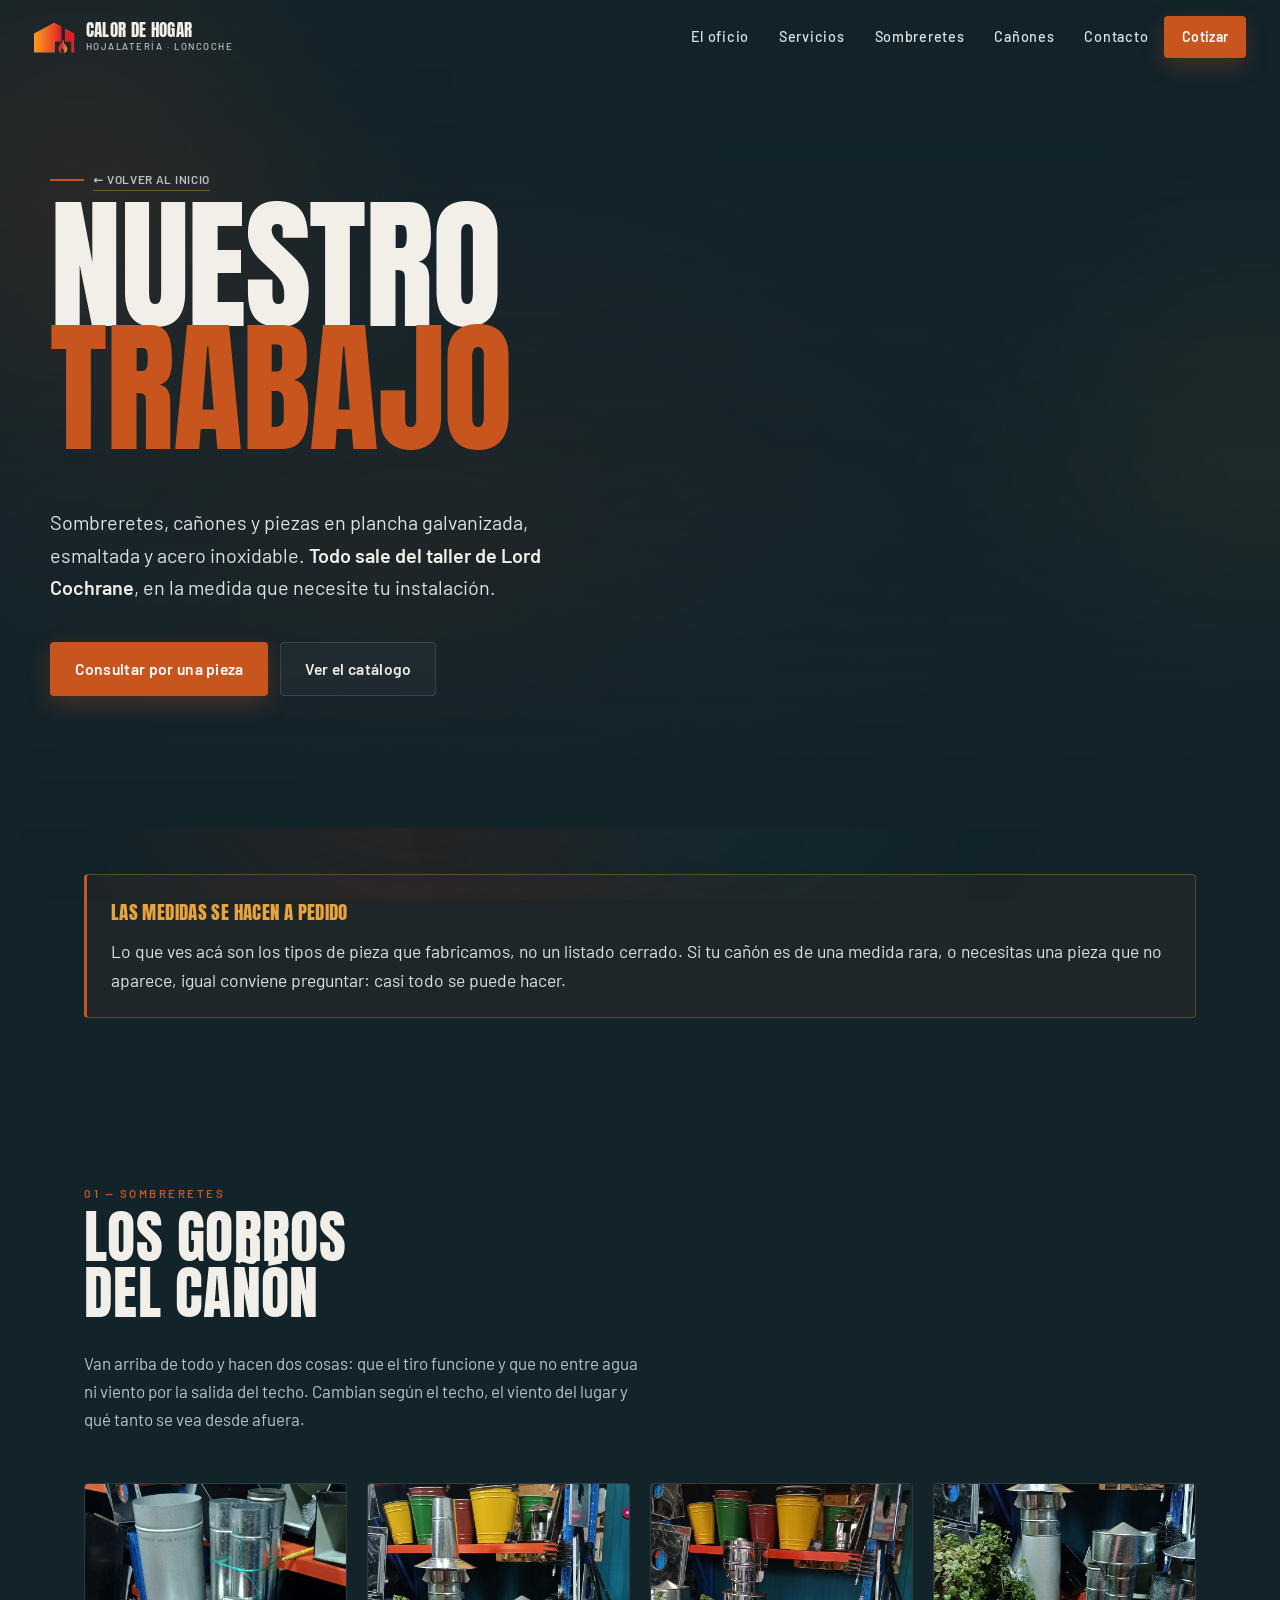
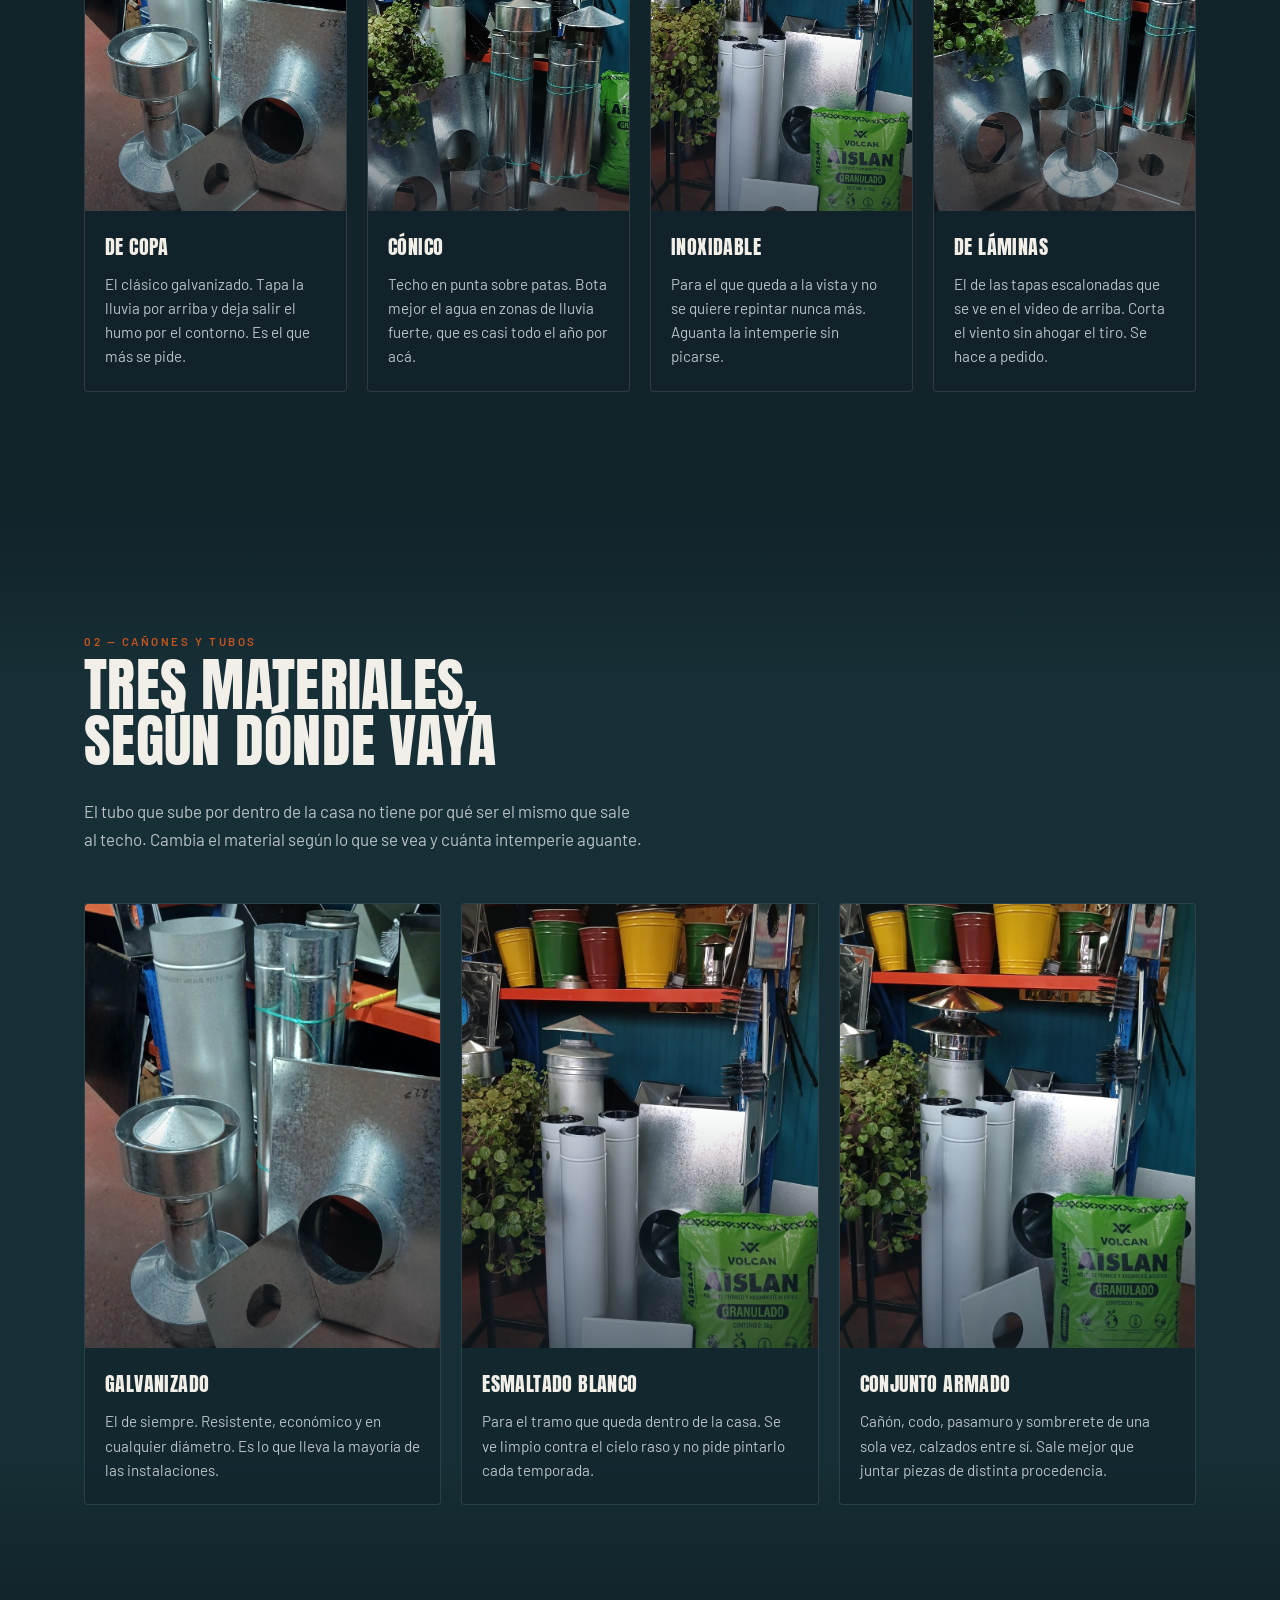
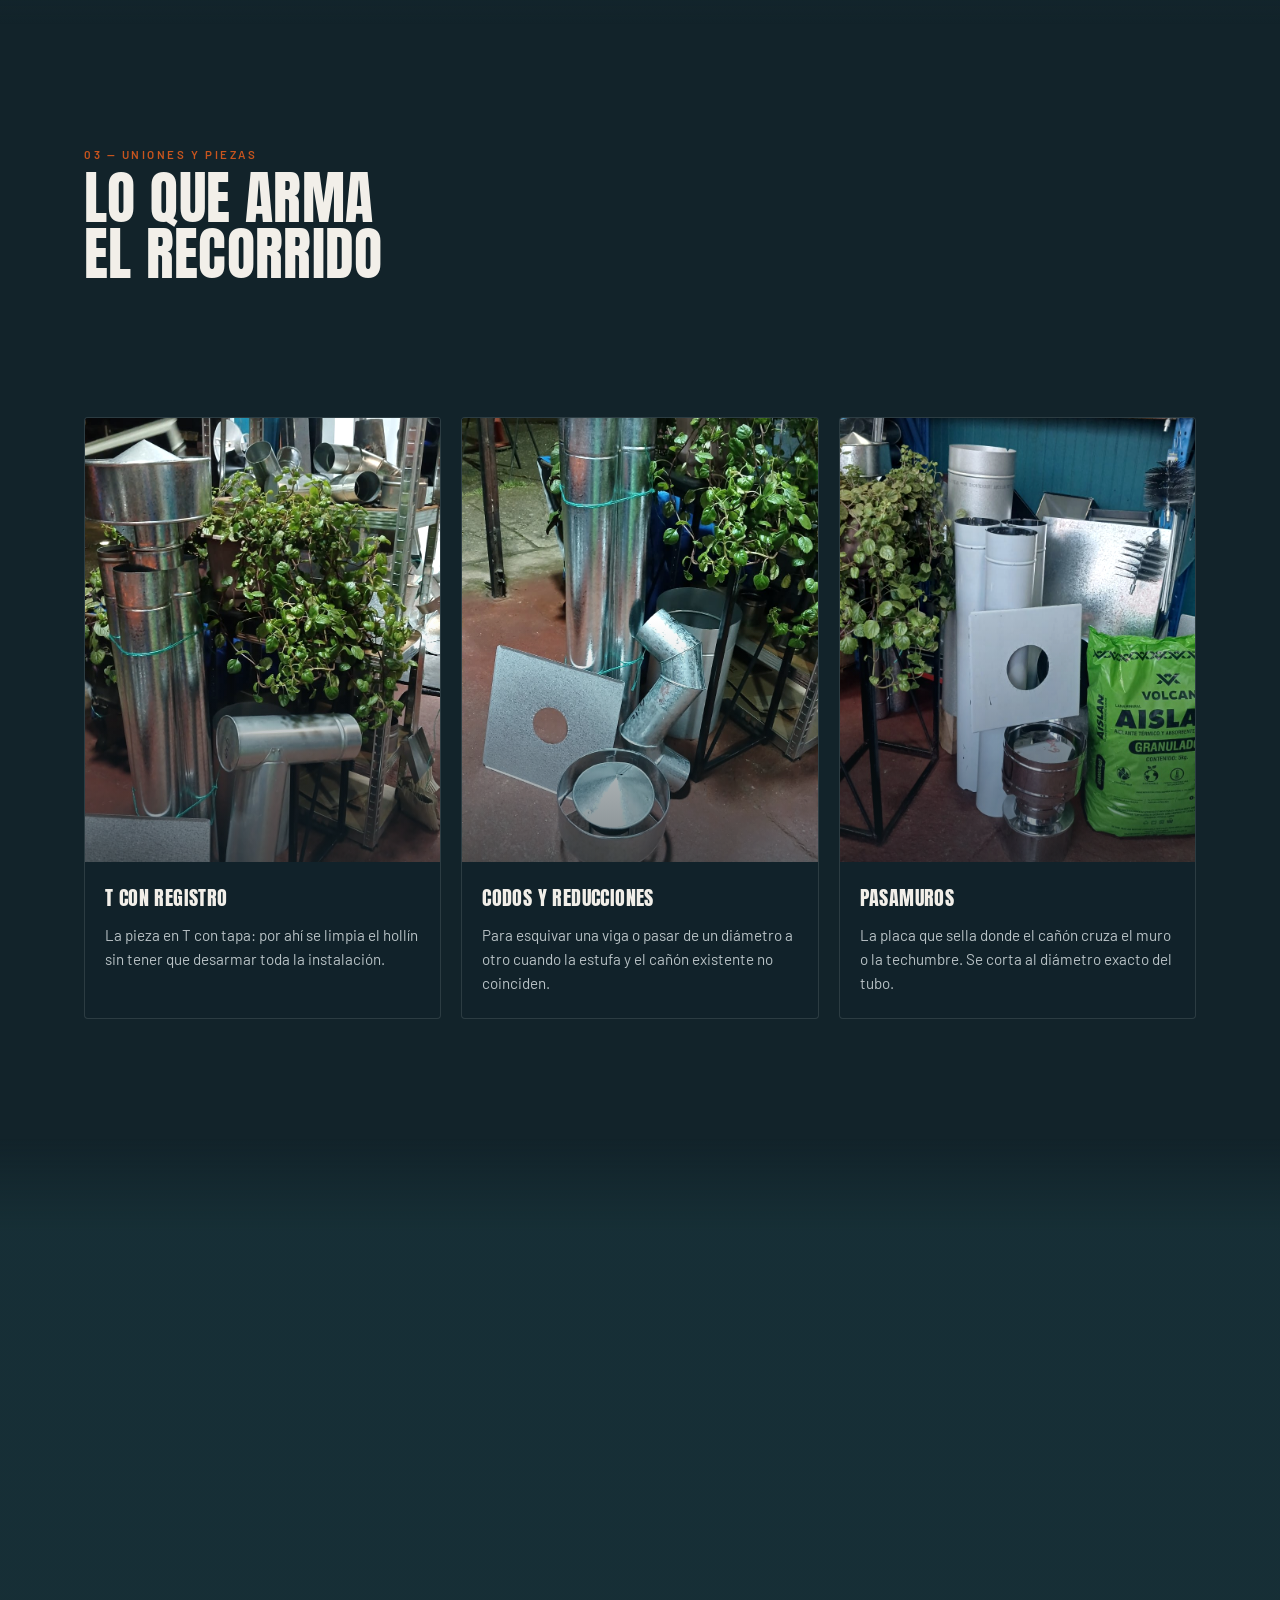
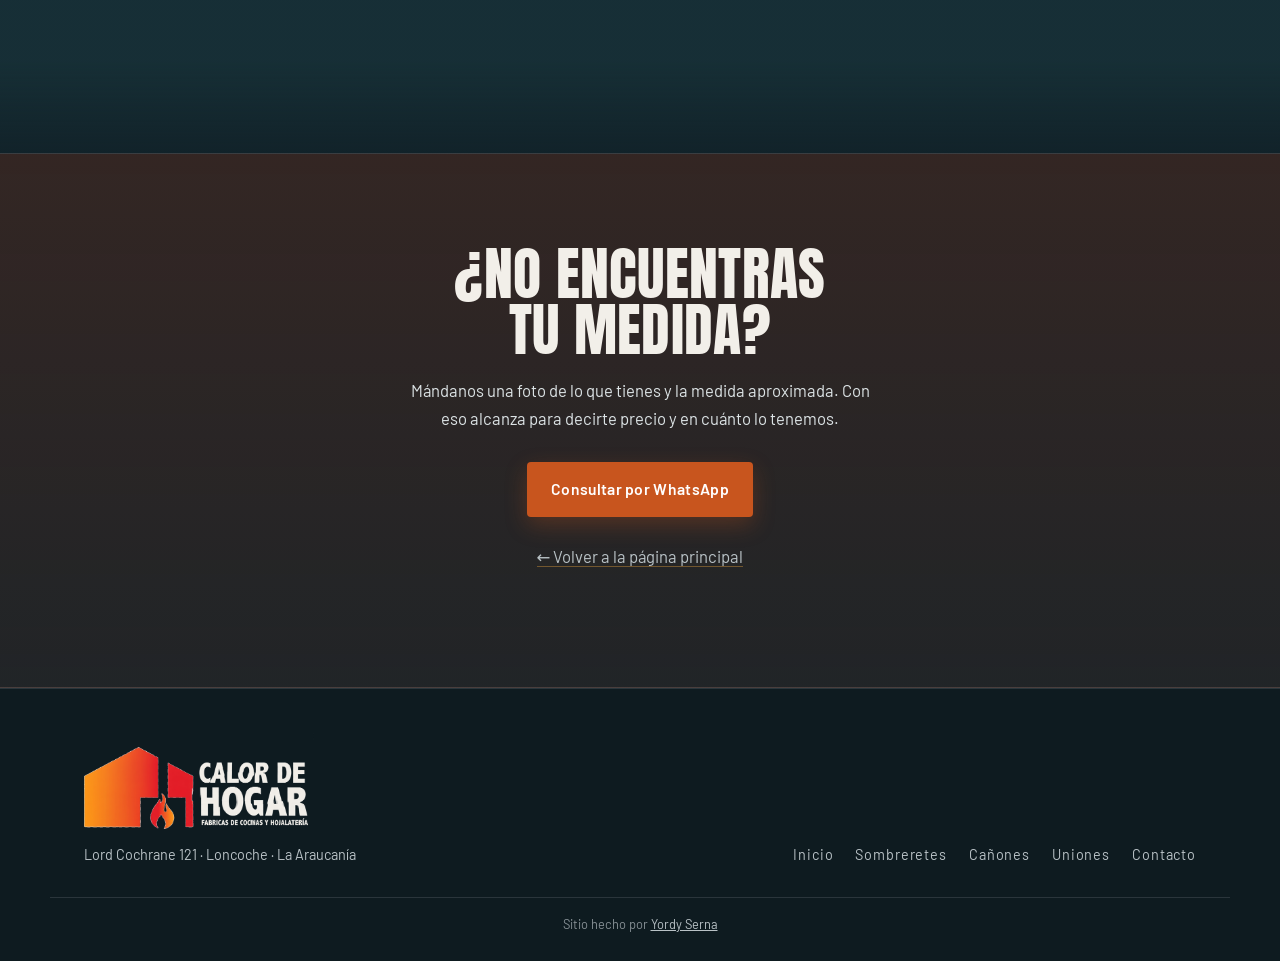
==== catalogo.html @ 04f84f3f "Agrega catalogo.html con el material nuevo Segunda página, con la misma paleta y las mismas fuentes:" ====
<!doctype html>
<html lang="es-CL">
<head>
<meta charset="utf-8">
<meta name="viewport" content="width=device-width, initial-scale=1">
<title>Catálogo — Sombreretes, cañones y piezas | Hojalatería Calor de Hogar, Loncoche</title>
<meta name="description" content="Sombreretes cónicos, de copa, de láminas e inoxidables. Cañones galvanizados y esmaltados, codos, tés con registro, pasamuros y escobillas. Todo a medida en Loncoche.">
<meta name="theme-color" content="#12232A">

<meta property="og:type" content="website">
<meta property="og:url" content="https://yordyserna.github.io/calor-del-hogar/catalogo.html">
<meta property="og:title" content="Catálogo — Hojalatería Calor de Hogar, Loncoche">
<meta property="og:description" content="Sombreretes, cañones, codos y piezas en plancha galvanizada, esmaltada e inoxidable. Cualquier medida, hecha en el taller.">
<meta property="og:image" content="https://yordyserna.github.io/calor-del-hogar/images/cat-sombreretes-variedad.jpg">
<meta property="og:locale" content="es_CL">

<link rel="icon" href="data:image/svg+xml,%3Csvg xmlns='http://www.w3.org/2000/svg' viewBox='0 0 32 32'%3E%3Crect width='32' height='32' fill='%2312232A'/%3E%3Cpath d='M16 4 29 14v14H3V14z' fill='%23C8551E'/%3E%3Cpath d='M16 15c2.5 2 3.5 3.4 3.5 5.2 0 2-1.6 3.6-3.5 3.6s-3.5-1.6-3.5-3.6c0-1.8 1-3.2 3.5-5.2z' fill='%23E8A33D'/%3E%3C/svg%3E">

<link rel="preconnect" href="https://fonts.googleapis.com">
<link rel="preconnect" href="https://fonts.gstatic.com" crossorigin>
<link href="https://fonts.googleapis.com/css2?family=Anton&family=Barlow:ital,wght@0,400;0,500;0,600;0,700;1,400&display=swap" rel="stylesheet">

<!-- Misma hoja de estilos que la portada: la paleta y las fuentes son las
     mismas, y lo propio del catálogo va al final del archivo. -->
<link rel="stylesheet" href="css/estilo.css?v=20260807">
</head>

<body>

<!-- ============================================================
     BARRA — igual que la portada, pero los enlaces vuelven a index
     ============================================================ -->
<header class="barra" id="barra">
  <a class="marca" href="index.html">
    <img class="marca__logo" src="images/logo-icono.png" width="300" height="231" alt="">
    <span class="marca__txt">Calor de Hogar<small>Hojalatería · Loncoche</small></span>
  </a>

  <nav class="nav" aria-label="Principal">
    <a href="index.html#oficio">El oficio</a>
    <a href="index.html#servicios">Servicios</a>
    <a href="#sombreretes">Sombreretes</a>
    <a href="#canones">Cañones</a>
    <a href="index.html#contacto">Contacto</a>
  </nav>

  <a class="btn btn--sol barra__cta" href="index.html#cotiza"
     data-wa data-wa-msg="Hola, vi el catálogo y quiero consultar por una pieza.">Cotizar</a>

  <button class="hamburguesa" id="hamburguesa" aria-label="Abrir menú" aria-expanded="false" aria-controls="nav-movil">
    <span></span><span></span><span></span>
  </button>
</header>

<nav class="nav-movil" id="nav-movil" aria-label="Principal móvil">
  <a href="#sombreretes">Sombreretes</a>
  <a href="#canones">Cañones y tubos</a>
  <a href="#uniones">Uniones y piezas</a>
  <a href="#accesorios">Accesorios</a>
  <a href="index.html">Volver al inicio</a>
  <a href="index.html#contacto">Contacto</a>
</nav>


<!-- ============================================================
     PORTADA DEL CATÁLOGO
     El video es una campana terminada girando al sol, grabada
     afuera del taller. Va desenfocado, igual que en la portada.
     ============================================================ -->
<section class="portada portada--catalogo" id="inicio">

  <div class="portada__fondo">
    <video class="portada__video" id="video-catalogo"
           poster="images/cat-sombreretes-variedad.jpg"
           muted playsinline preload="metadata" aria-hidden="true">
      <source src="images/catalogo-loop.mp4" type="video/mp4">
    </video>
    <div class="portada__velo" aria-hidden="true"></div>
  </div>

  <div class="portada__cuerpo">
    <p class="ojo rev"><a class="volver" href="index.html">← Volver al inicio</a></p>

    <h1 class="portada__titulo rev">
      <span class="l1">Nuestro</span>
      <span class="l2">trabajo</span>
    </h1>

    <p class="portada__bajada rev">
      Sombreretes, cañones y piezas en plancha galvanizada, esmaltada y acero
      inoxidable. <strong>Todo sale del taller de Lord Cochrane</strong>, en la
      medida que necesite tu instalación.
    </p>

    <div class="portada__botones rev">
      <a class="btn btn--sol" href="index.html#cotiza"
         data-wa data-wa-msg="Hola, vi el catálogo y quiero consultar por una pieza. Les cuento qué necesito:">
        Consultar por una pieza
      </a>
      <a class="btn btn--linea" href="#sombreretes">Ver el catálogo</a>
    </div>
  </div>
</section>


<!-- ============================================================
     AVISO DE MEDIDAS
     Lo primero que hay que dejar claro: esto no es una tienda con
     SKU fijos, es un taller. Evita la pregunta "¿tienen la mía?".
     ============================================================ -->
<section class="seccion aviso" id="aviso">
  <div class="contenedor">
    <div class="aviso__caja rev">
      <p class="aviso__titulo">Las medidas se hacen a pedido</p>
      <p>
        Lo que ves acá son los tipos de pieza que fabricamos, no un listado cerrado.
        Si tu cañón es de una medida rara, o necesitas una pieza que no aparece,
        igual conviene preguntar: casi todo se puede hacer.
        <!-- REEMPLAZAR con dato real: si Miguel confirma qué diámetros tiene
             siempre en stock (4", 5", 6"...), conviene listarlos acá. -->
      </p>
    </div>
  </div>
</section>


<!-- ============================================================
     SOMBRERETES
     ============================================================ -->
<section class="seccion catalogo" id="sombreretes">
  <div class="contenedor">
    <p class="etiqueta rev">01 — Sombreretes</p>
    <h2 class="titulo rev">Los gorros<br>del cañón</h2>
    <p class="entrada rev">
      Van arriba de todo y hacen dos cosas: que el tiro funcione y que no entre
      agua ni viento por la salida del techo. Cambian según el techo, el viento
      del lugar y qué tanto se vea desde afuera.
    </p>

    <ul class="fichas">
      <li class="ficha rev">
        <figure class="ficha__foto">
          <img src="images/cat-sombrerete-copa.jpg" width="900" height="1600" loading="lazy"
               alt="Sombrerete de copa en plancha galvanizada, junto a una placa pasamuro y piezas de cañón">
        </figure>
        <div class="ficha__txt">
          <h3>De copa</h3>
          <p>El clásico galvanizado. Tapa la lluvia por arriba y deja salir el humo
             por el contorno. Es el que más se pide.</p>
        </div>
      </li>

      <li class="ficha rev">
        <figure class="ficha__foto">
          <img src="images/cat-sombrerete-conico.jpg" width="900" height="1600" loading="lazy"
               alt="Sombrerete cónico galvanizado montado sobre un cañón, en la estantería del local">
        </figure>
        <div class="ficha__txt">
          <h3>Cónico</h3>
          <p>Techo en punta sobre patas. Bota mejor el agua en zonas de lluvia
             fuerte, que es casi todo el año por acá.</p>
        </div>
      </li>

      <li class="ficha rev">
        <figure class="ficha__foto">
          <img src="images/cat-inoxidable-sombrerete.jpg" width="900" height="1600" loading="lazy"
               alt="Sombrerete de acero inoxidable pulido junto a cañones esmaltados blancos">
        </figure>
        <div class="ficha__txt">
          <h3>Inoxidable</h3>
          <p>Para el que queda a la vista y no se quiere repintar nunca más.
             Aguanta la intemperie sin picarse.</p>
        </div>
      </li>

      <li class="ficha rev">
        <figure class="ficha__foto">
          <img src="images/cat-sombreretes-variedad.jpg" width="900" height="1600" loading="lazy"
               alt="Varios modelos de sombrerete y cañones exhibidos juntos en el local">
        </figure>
        <div class="ficha__txt">
          <h3>De láminas</h3>
          <p>El de las tapas escalonadas que se ve en el video de arriba. Corta el
             viento sin ahogar el tiro. Se hace a pedido.</p>
        </div>
      </li>
    </ul>
  </div>
</section>


<!-- ============================================================
     CAÑONES Y TUBOS
     ============================================================ -->
<section class="seccion catalogo catalogo--alt" id="canones">
  <div class="contenedor">
    <p class="etiqueta rev">02 — Cañones y tubos</p>
    <h2 class="titulo rev">Tres materiales,<br>según dónde vaya</h2>
    <p class="entrada rev">
      El tubo que sube por dentro de la casa no tiene por qué ser el mismo que sale
      al techo. Cambia el material según lo que se vea y cuánta intemperie aguante.
    </p>

    <ul class="fichas">
      <li class="ficha rev">
        <figure class="ficha__foto">
          <img src="images/cat-galvanizado-conjunto.jpg" width="900" height="1600" loading="lazy"
               alt="Cañones de plancha galvanizada de varios diámetros apoyados en el local">
        </figure>
        <div class="ficha__txt">
          <h3>Galvanizado</h3>
          <p>El de siempre. Resistente, económico y en cualquier diámetro. Es lo que
             lleva la mayoría de las instalaciones.</p>
        </div>
      </li>

      <li class="ficha rev">
        <figure class="ficha__foto">
          <img src="images/cat-esmaltado-canones.jpg" width="900" height="1600" loading="lazy"
               alt="Cañones esmaltados blancos junto a un sombrerete cónico y una bolsa de aislante">
        </figure>
        <div class="ficha__txt">
          <h3>Esmaltado blanco</h3>
          <p>Para el tramo que queda dentro de la casa. Se ve limpio contra el cielo
             raso y no pide pintarlo cada temporada.</p>
        </div>
      </li>

      <li class="ficha rev">
        <figure class="ficha__foto">
          <img src="images/cat-esmaltado-conjunto.jpg" width="900" height="1600" loading="lazy"
               alt="Conjunto de cañones esmaltados y galvanizados con sus sombreretes">
        </figure>
        <div class="ficha__txt">
          <h3>Conjunto armado</h3>
          <p>Cañón, codo, pasamuro y sombrerete de una sola vez, calzados entre sí.
             Sale mejor que juntar piezas de distinta procedencia.</p>
        </div>
      </li>
    </ul>
  </div>
</section>


<!-- ============================================================
     UNIONES Y PIEZAS
     ============================================================ -->
<section class="seccion catalogo" id="uniones">
  <div class="contenedor">
    <p class="etiqueta rev">03 — Uniones y piezas</p>
    <h2 class="titulo rev">Lo que arma<br>el recorrido</h2>
    <p class="entrada rev">
      Un cañón casi nunca sube derecho. Estas son las piezas que le dan la vuelta,
      lo dejan pasar por el muro y permiten limpiarlo después.
    </p>

    <ul class="fichas">
      <li class="ficha rev">
        <figure class="ficha__foto">
          <img src="images/cat-galvanizado-te.jpg" width="900" height="1600" loading="lazy"
               alt="Unión en T de plancha galvanizada con tapa de registro">
        </figure>
        <div class="ficha__txt">
          <h3>T con registro</h3>
          <p>La pieza en T con tapa: por ahí se limpia el hollín sin tener que
             desarmar toda la instalación.</p>
        </div>
      </li>

      <li class="ficha rev">
        <figure class="ficha__foto">
          <img src="images/cat-galvanizado-codo.jpg" width="900" height="1600" loading="lazy"
               alt="Codo galvanizado y cañones apoyados afuera del local">
        </figure>
        <div class="ficha__txt">
          <h3>Codos y reducciones</h3>
          <p>Para esquivar una viga o pasar de un diámetro a otro cuando la estufa
             y el cañón existente no coinciden.</p>
        </div>
      </li>

      <li class="ficha rev">
        <figure class="ficha__foto">
          <img src="images/cat-esmaltado-pasamuro.jpg" width="900" height="1600" loading="lazy"
               alt="Placa pasamuro cuadrada con perforación circular, junto a cañones esmaltados">
        </figure>
        <div class="ficha__txt">
          <h3>Pasamuros</h3>
          <p>La placa que sella donde el cañón cruza el muro o la techumbre. Se corta
             al diámetro exacto del tubo.</p>
        </div>
      </li>
    </ul>
  </div>
</section>


<!-- ============================================================
     ACCESORIOS
     ============================================================ -->
<section class="seccion catalogo catalogo--alt" id="accesorios">
  <div class="contenedor">
    <p class="etiqueta rev">04 — Accesorios</p>
    <h2 class="titulo rev">Lo que se lleva<br>en la misma vuelta</h2>

    <ul class="tarjetas rev">
      <li class="tarjeta">
        <h3>Escobillas deshollinadoras</h3>
        <p>Para limpiar el cañón por dentro sin desarmarlo. En varios diámetros.</p>
      </li>
      <li class="tarjeta">
        <h3>Aislante térmico</h3>
        <p>Lana mineral en sacos, para el paso por techumbre y entretecho.</p>
      </li>
      <li class="tarjeta">
        <h3>Tarros y basureros</h3>
        <p>Tambores metálicos pintados, de los que se ven en la estantería del local.</p>
      </li>
      <li class="tarjeta">
        <h3>Palas para ceniza</h3>
        <p>Hechas en el taller, del mismo material que el resto.</p>
      </li>
    </ul>
  </div>
</section>


<!-- ============================================================
     LLAMADO FINAL
     ============================================================ -->
<section class="seccion llamado" id="llamado">
  <div class="contenedor llamado__cuerpo rev">
    <h2 class="titulo">¿No encuentras<br>tu medida?</h2>
    <p>
      Mándanos una foto de lo que tienes y la medida aproximada. Con eso alcanza
      para decirte precio y en cuánto lo tenemos.
    </p>
    <a class="btn btn--sol" href="index.html#cotiza"
       data-wa data-wa-msg="Hola, vi el catálogo y necesito una pieza. Les mando la medida:">
      Consultar por WhatsApp
    </a>
    <p class="llamado__pie">
      <a class="volver" href="index.html">← Volver a la página principal</a>
    </p>
  </div>
</section>


<!-- ============================================================
     PIE
     ============================================================ -->
<footer class="pie">
  <div class="contenedor pie__grid">
    <div>
      <img class="pie__logo" src="images/logo-claro.png" width="680" height="285"
           loading="lazy" alt="Calor de Hogar — Fábrica de cocinas y hojalatería">
      <p class="pie__sub">Lord Cochrane 121 · Loncoche · La Araucanía</p>
    </div>

    <nav class="pie__nav" aria-label="Pie">
      <a href="index.html">Inicio</a>
      <a href="#sombreretes">Sombreretes</a>
      <a href="#canones">Cañones</a>
      <a href="#uniones">Uniones</a>
      <a href="index.html#contacto">Contacto</a>
    </nav>
  </div>

  <p class="pie__firma">
    Sitio hecho por <a href="https://yordyserna.github.io" target="_blank" rel="noopener">Yordy Serna</a>
  </p>
</footer>


<a class="flotante" href="index.html#cotiza" id="flotante"
   data-wa data-wa-msg="Hola, vi el catálogo y quiero consultar por una pieza."
   aria-label="Escribir por WhatsApp">
  <svg viewBox="0 0 24 24" width="26" height="26" aria-hidden="true" fill="currentColor">
    <path d="M12.04 2C6.58 2 2.13 6.45 2.13 11.91c0 1.75.46 3.45 1.32 4.95L2 22l5.25-1.38a9.87 9.87 0 004.79 1.22h.01c5.46 0 9.91-4.45 9.91-9.91 0-2.65-1.03-5.14-2.9-7.01A9.82 9.82 0 0012.04 2zm0 18.15h-.01a8.2 8.2 0 01-4.19-1.15l-.3-.18-3.12.82.83-3.04-.2-.31a8.19 8.19 0 01-1.26-4.38c0-4.54 3.7-8.23 8.25-8.23a8.2 8.2 0 018.24 8.24c0 4.54-3.7 8.23-8.24 8.23zm4.52-6.16c-.25-.12-1.47-.72-1.69-.81-.23-.08-.39-.12-.56.13-.16.24-.64.8-.78.97-.15.16-.29.18-.54.06-.25-.13-1.05-.39-1.99-1.23-.74-.66-1.23-1.47-1.38-1.72-.14-.25-.01-.38.11-.5.11-.11.25-.29.37-.43.13-.15.17-.25.25-.41.08-.17.04-.31-.02-.43-.06-.12-.56-1.34-.76-1.84-.2-.48-.41-.42-.56-.42-.14-.01-.31-.01-.47-.01-.17 0-.43.06-.66.31-.23.25-.86.85-.86 2.06s.89 2.39 1.01 2.56c.12.16 1.74 2.67 4.22 3.74.59.25 1.05.41 1.41.52.59.19 1.13.16 1.56.1.47-.07 1.47-.6 1.67-1.18.21-.58.21-1.07.15-1.18-.06-.11-.23-.17-.48-.29z"/>
  </svg>
  <span>WhatsApp</span>
</a>


<!-- Visor de imágenes, el mismo de la portada -->
<div class="visor" id="visor" hidden>
  <button class="visor__cerrar" id="visor-cerrar" aria-label="Cerrar">&times;</button>
  <button class="visor__nav visor__nav--ant" id="visor-ant" aria-label="Anterior">&#8249;</button>
  <figure class="visor__marco">
    <img id="visor-img" src="" alt="">
    <figcaption id="visor-pie"></figcaption>
  </figure>
  <button class="visor__nav visor__nav--sig" id="visor-sig" aria-label="Siguiente">&#8250;</button>
</div>

<script src="js/datos.js?v=20260807"></script>
<script src="js/main.js?v=20260807"></script>
</body>
</html>
---- css/estilo.css ----
/* ============================================================
   HOJALATERÍA CALOR DE HOGAR — Loncoche
   CSS único, sin build ni dependencias.

   La paleta NO es inventada: son los colores reales del local.
   Verde petróleo de las paredes, naranja de las estanterías,
   rojo óxido del piso y el zinc de todo el producto.
   ============================================================ */

:root{
  --carbon:   #12232A;   /* fondo general */
  --taller:   #1B3B42;   /* verde de la pared del local */
  --oxido:    #C8551E;   /* naranja de las estanterías — acento y botones */
  --ambar:    #E8A33D;   /* brillo cálido, hover */
  --zinc:     #B9C2C6;   /* texto secundario y líneas */
  --cal:      #F2EFE9;   /* texto sobre oscuro */
  --brasa:    #8A2E12;   /* rojo profundo del letrero */

  --borde:    rgba(185,194,198,.16);
  --sombra:   0 18px 50px rgba(0,0,0,.45);

  --ancho:    1180px;
  --radio:    4px;       /* casi recto: es chapa doblada, no plástico */

  --t-rapida: .25s cubic-bezier(.22,.61,.36,1);
  --t-suave:  .7s  cubic-bezier(.22,.61,.36,1);
}

*,*::before,*::after{ box-sizing:border-box; }

/* el atributo hidden tiene que ganarle a cualquier display de más abajo */
[hidden]{ display:none !important; }

/* Texto que existe para Google y para los lectores de pantalla, pero que no
   se dibuja. No se usa display:none porque eso lo escondería también del
   lector, que es justamente a quien va dirigido. */
.solo-lectores{
  position:absolute;
  width:1px; height:1px;
  padding:0; margin:-1px;
  overflow:hidden;
  clip-path:inset(50%);
  white-space:nowrap;
  border:0;
}

html{ scroll-behavior:smooth; -webkit-text-size-adjust:100%; }

body{
  margin:0;
  background:var(--carbon);
  color:var(--cal);
  font-family:"Barlow",system-ui,-apple-system,"Segoe UI",sans-serif;
  font-size:17px;
  line-height:1.65;
  overflow-x:hidden;
}

img{ max-width:100%; height:auto; display:block; }
a{ color:inherit; }

::selection{ background:var(--oxido); color:#fff; }


/* ============================================================
   FONDO AMBIENTAL — manchas de brasa que se mueven muy lento
   Categoría "manchas difusas", en tonos de forja en vez de violeta.
   CSS puro: cuatro divs con blur y keyframes. Cero librerías.
   ============================================================ */

.brasas{
  position:fixed; inset:0;
  z-index:-1;
  overflow:hidden;
  pointer-events:none;
  contain:strict;
}

.brasa{
  position:absolute;
  border-radius:50%;
  filter:blur(70px);
  opacity:.5;
  will-change:transform;
}

.brasa--1{
  width:60vw; height:60vw; max-width:620px; max-height:620px;
  top:-12%; left:-18%;
  background:radial-gradient(circle, rgba(200,85,30,.75) 0%, rgba(200,85,30,0) 70%);
  animation:deriva1 44s ease-in-out infinite alternate;
}
.brasa--2{
  width:55vw; height:55vw; max-width:560px; max-height:560px;
  top:22%; right:-20%;
  background:radial-gradient(circle, rgba(232,163,61,.5) 0%, rgba(232,163,61,0) 70%);
  animation:deriva2 58s ease-in-out infinite alternate;
}
.brasa--3{
  width:70vw; height:70vw; max-width:700px; max-height:700px;
  bottom:-15%; left:5%;
  background:radial-gradient(circle, rgba(138,46,18,.6) 0%, rgba(138,46,18,0) 70%);
  animation:deriva3 66s ease-in-out infinite alternate;
}
.brasa--4{
  width:45vw; height:45vw; max-width:480px; max-height:480px;
  top:55%; left:38%;
  background:radial-gradient(circle, rgba(27,59,66,.85) 0%, rgba(27,59,66,0) 70%);
  animation:deriva2 52s ease-in-out infinite alternate-reverse;
}

@keyframes deriva1{
  0%  { transform:translate3d(0,0,0) scale(1); }
  100%{ transform:translate3d(14vw,10vh,0) scale(1.22); }
}
@keyframes deriva2{
  0%  { transform:translate3d(0,0,0) scale(1.1); }
  100%{ transform:translate3d(-12vw,14vh,0) scale(.9); }
}
@keyframes deriva3{
  0%  { transform:translate3d(0,0,0) scale(1); }
  100%{ transform:translate3d(10vw,-12vh,0) scale(1.15); }
}

/* en pantallas chicas el blur grande cuesta caro: menos manchas y menos radio */
@media (max-width:700px){
  .brasa{ filter:blur(48px); opacity:.42; }
  .brasa--4{ display:none; }
}


/* ============================================================
   TIPOGRAFÍA BASE
   Anton para titulares (aire de letrero de taller pintado a mano),
   Barlow para el cuerpo (viene de señalética vial: legible y sobrio).
   ============================================================ */

.titulo{
  font-family:"Anton",Impact,sans-serif;
  font-weight:400;
  font-size:clamp(2.1rem,7vw,3.6rem);
  line-height:.98;
  letter-spacing:.005em;
  text-transform:uppercase;
  margin:.1em 0 .5em;
}

.etiqueta{
  font-size:.72rem;
  letter-spacing:.22em;
  text-transform:uppercase;
  font-weight:600;
  color:var(--oxido);
  margin:0 0 .4em;
}

.entrada{
  max-width:56ch;
  color:var(--zinc);
  font-size:1.06rem;
}

p{ margin:0 0 1.1em; }


/* ============================================================
   PIEZAS REUTILIZABLES
   ============================================================ */

.contenedor{
  width:100%;
  max-width:var(--ancho);
  margin-inline:auto;
  padding-inline:20px;
}

.seccion{
  padding-block:clamp(64px,11vw,120px);
  position:relative;
}

.btn{
  display:inline-flex; align-items:center; justify-content:center;
  gap:.5em;
  padding:.85em 1.5em;
  border-radius:var(--radio);
  font-weight:600;
  font-size:.98rem;
  letter-spacing:.02em;
  text-decoration:none;
  border:1px solid transparent;
  cursor:pointer;
  transition:transform var(--t-rapida), background var(--t-rapida),
             border-color var(--t-rapida), box-shadow var(--t-rapida);
}
.btn--sol{
  background:var(--oxido);
  color:#fff;
  box-shadow:0 8px 22px rgba(200,85,30,.28);
}
.btn--sol:hover{
  background:var(--ambar);
  color:#20140A;
  transform:translateY(-2px);
  box-shadow:0 12px 28px rgba(232,163,61,.34);
}
.btn--linea{
  border-color:var(--borde);
  color:var(--cal);
  background:rgba(242,239,233,.03);
}
.btn--linea:hover{
  border-color:var(--zinc);
  background:rgba(242,239,233,.08);
  transform:translateY(-2px);
}
.btn--ancho{ width:100%; }

/* Enlace chico de "seguir hacia WhatsApp" que cierra varias secciones.
   No es un botón: no compite con el naranja, pero deja siempre una salida
   a mano para el que ya se convenció a mitad de página. */
.micro{ margin:1.6em 0 0; }
.micro--centro{ text-align:center; margin-top:2.2em; }

.micro__link{
  display:inline-flex; align-items:center; gap:.5em;
  font-weight:600;
  font-size:.94rem;
  letter-spacing:.02em;
  color:var(--ambar);
  text-decoration:none;
  border-bottom:1px solid rgba(232,163,61,.35);
  padding-bottom:2px;
  transition:color var(--t-rapida), border-color var(--t-rapida), gap var(--t-rapida);
}
.micro__link:hover{
  color:var(--cal);
  border-bottom-color:var(--cal);
  gap:.8em;
}
.micro__link:focus-visible{
  outline:2px solid var(--ambar);
  outline-offset:4px;
  border-radius:2px;
}


/* ============================================================
   BARRA SUPERIOR
   ============================================================ */

.barra{
  position:fixed; top:0; left:0; right:0;
  z-index:60;
  display:flex; align-items:center; gap:16px;
  padding:12px 20px;
  background:rgba(18,35,42,0);
  border-bottom:1px solid transparent;
  transition:background var(--t-rapida), border-color var(--t-rapida), padding var(--t-rapida);
}
.barra.pegada{
  background:rgba(18,35,42,.9);
  backdrop-filter:blur(12px);
  -webkit-backdrop-filter:blur(12px);
  border-bottom-color:var(--borde);
  padding-block:9px;
}

.marca{
  display:flex; align-items:center; gap:10px;
  text-decoration:none;
  margin-right:auto;
}
/* El isotipo del logo real. Alto fijo para que la barra no se mueva
   mientras carga la imagen. */
.marca__logo{
  height:32px;
  width:auto;
  flex:none;
}
.marca__txt{
  font-family:"Anton",sans-serif;
  font-size:1.06rem;
  text-transform:uppercase;
  letter-spacing:.02em;
  line-height:1;
  display:flex; flex-direction:column; gap:3px;
}
.marca__txt small{
  font-family:"Barlow",sans-serif;
  font-size:.6rem;
  letter-spacing:.16em;
  font-weight:500;
  color:var(--zinc);
  text-transform:uppercase;
}

.nav{ display:none; }

/* El botón de cotizar se ve SIEMPRE, también en móvil. Antes vivía escondido
   dentro del menú hamburguesa: es la acción principal del sitio y esconderla
   detrás de dos toques es regalar consultas. */
.barra__cta{
  display:inline-flex;
  padding:.58em 1.05em;
  font-size:.85rem;
  flex:none;
}

.hamburguesa{
  width:42px; height:38px;
  display:flex; flex-direction:column; justify-content:center; gap:5px;
  padding:0 9px;
  background:rgba(242,239,233,.06);
  border:1px solid var(--borde);
  border-radius:var(--radio);
  cursor:pointer;
}
.hamburguesa span{
  display:block; height:2px; width:100%;
  background:var(--cal);
  transition:transform var(--t-rapida), opacity var(--t-rapida);
}
.hamburguesa[aria-expanded="true"] span:nth-child(1){ transform:translateY(7px) rotate(45deg); }
.hamburguesa[aria-expanded="true"] span:nth-child(2){ opacity:0; }
.hamburguesa[aria-expanded="true"] span:nth-child(3){ transform:translateY(-7px) rotate(-45deg); }

.nav-movil{
  position:fixed; top:62px; left:0; right:0;
  z-index:55;
  display:grid;
  background:rgba(18,35,42,.97);
  backdrop-filter:blur(14px);
  -webkit-backdrop-filter:blur(14px);
  border-bottom:1px solid var(--borde);
  max-height:0; overflow:hidden;
  transition:max-height .35s ease;
}
.nav-movil.abierto{ max-height:340px; }
.nav-movil a{
  padding:15px 24px;
  text-decoration:none;
  border-bottom:1px solid var(--borde);
  font-weight:500;
  letter-spacing:.03em;
}
.nav-movil a:last-child{ border-bottom:0; }
.nav-movil a:hover{ background:rgba(200,85,30,.14); color:var(--ambar); }


/* ============================================================
   PORTADA
   ============================================================ */

.portada{
  position:relative;
  min-height:100svh;
  display:flex; flex-direction:column; justify-content:flex-end;
  padding:120px 20px 76px;
  overflow:hidden;
  isolation:isolate;
}

.portada__fondo{
  position:absolute; inset:0;
  z-index:-1;
  overflow:hidden;
}

/* El video va desenfocado a propósito: da textura y movimiento sin
   competir con el titular. La máscara lo funde con el fondo abajo. */
.portada__video{
  width:100%; height:100%;
  object-fit:cover;
  filter:blur(11px) saturate(.85) brightness(.55);
  transform:scale(1.12);            /* tapa el borde claro que deja el blur */
  opacity:0;                        /* el JS lo sube cuando puede reproducir */
  transition:opacity 1.4s ease;
  -webkit-mask-image:linear-gradient(to bottom, #000 0%, #000 58%, transparent 100%);
          mask-image:linear-gradient(to bottom, #000 0%, #000 58%, transparent 100%);
}
.portada__video.visible{ opacity:1; }

/* El video no cierra el bucle en el mismo encuadre, así que lo bajamos casi
   a cero medio segundo antes del corte. Bajo el desenfoque se lee como un
   cambio de luz, no como un salto. */
.portada__video.visible.parpadeo{
  opacity:.12;
  transition:opacity .55s linear;
}

.portada__velo{
  position:absolute; inset:0;
  background:
    linear-gradient(to top, var(--carbon) 2%, rgba(18,35,42,.72) 38%, rgba(18,35,42,.5) 100%),
    radial-gradient(ellipse at 30% 70%, rgba(200,85,30,.2) 0%, transparent 60%);
}

.portada__cuerpo{ position:relative; max-width:var(--ancho); margin-inline:auto; width:100%; }

.ojo{
  font-size:.74rem;
  letter-spacing:.2em;
  text-transform:uppercase;
  color:var(--zinc);
  font-weight:600;
  margin-bottom:1.1em;
  display:flex; align-items:center; gap:.8em;
}
.ojo::before{
  content:""; width:34px; height:2px; background:var(--oxido); flex:none;
}

.portada__titulo{
  font-family:"Anton",Impact,sans-serif;
  font-weight:400;
  text-transform:uppercase;
  line-height:.86;
  letter-spacing:-.01em;
  margin:0 0 .38em;
  display:flex; flex-direction:column;
  font-size:clamp(3.4rem,17vw,9rem);
}
.portada__titulo .l2{
  color:var(--oxido);
  -webkit-text-stroke:0;
}

.portada__bajada{
  max-width:46ch;
  font-size:clamp(1.02rem,3.4vw,1.24rem);
  color:#DCE3E5;
  margin-bottom:1.9em;
}
.portada__bajada strong{ color:var(--cal); font-weight:600; }

.portada__botones{
  display:flex; flex-wrap:wrap; gap:12px;
  margin-bottom:2.4em;
}

.portada__sellos{
  display:flex; flex-wrap:wrap; gap:10px 26px;
  list-style:none; margin:0; padding:0;
  font-size:.82rem;
  letter-spacing:.1em;
  text-transform:uppercase;
  color:var(--zinc);
  font-weight:600;
}
.portada__sellos li{ display:flex; align-items:center; gap:.6em; }
.portada__sellos li::before{
  content:""; width:6px; height:6px; background:var(--ambar);
  transform:rotate(45deg); flex:none;
}

.portada__baja{
  position:absolute; bottom:22px; left:50%;
  transform:translateX(-50%);
  width:26px; height:42px;
  border:1.5px solid var(--borde);
  border-radius:14px;
  display:none;
}
.portada__baja span{
  position:absolute; left:50%; top:9px;
  width:3px; height:8px; border-radius:2px;
  background:var(--ambar);
  transform:translateX(-50%);
  animation:rueda 2.1s ease-in-out infinite;
}
@keyframes rueda{
  0%,100%{ transform:translate(-50%,0);   opacity:1; }
  60%    { transform:translate(-50%,14px); opacity:0; }
}


/* ============================================================
   FRANJA DE CONFIANZA
   Cinta angosta justo debajo de la portada. Va sobre el verde del
   local para que se lea como una placa atornillada, no como otra
   sección más de la página.
   ============================================================ */

.franja{
  background:var(--taller);
  border-block:1px solid var(--borde);
  padding-block:26px;
}

.franja__lista{
  list-style:none; margin:0; padding-block:0;
  display:grid; gap:18px 34px;
  grid-template-columns:repeat(2,1fr);
}
.franja__lista li{
  display:flex; flex-direction:column; gap:2px;
  padding-left:14px;
  border-left:2px solid rgba(232,163,61,.55);
}
.franja__lista strong{
  font-family:"Anton",sans-serif;
  font-weight:400;
  font-size:1.02rem;
  text-transform:uppercase;
  letter-spacing:.02em;
  line-height:1.15;
}
.franja__lista span{
  color:var(--zinc);
  font-size:.84rem;
  line-height:1.4;
}


/* ============================================================
   EL OFICIO
   ============================================================ */

.oficio__grid,
.panel__grid{ display:grid; gap:38px; }

.firma{
  display:flex; flex-direction:column;
  border-left:3px solid var(--oxido);
  padding-left:16px;
  margin-top:2em;
}
.firma span{
  font-family:"Anton",sans-serif;
  font-size:1.24rem;
  text-transform:uppercase;
  letter-spacing:.03em;
}
.firma small{
  color:var(--zinc);
  font-size:.8rem;
  letter-spacing:.1em;
  text-transform:uppercase;
}

/* ------------------------------------------------------------
   FOTO FUNDIDA CON EL FONDO
   Las fotos vienen de un día nublado: salen frías y con los bordes
   duros, así que pegadas sobre el fondo cálido parecen un recorte.
   Tres capas arreglan eso:
     1. la máscara disuelve los cuatro bordes,
     2. el filtro baja el azul y acerca la foto a la paleta,
     3. la viñeta encima repite el color del fondo en los bordes.
   La máscara va en el contenedor, no en la imagen, para que también
   recorte la viñeta y no queden esquinas duras.
   ------------------------------------------------------------ */
/* En móvil la foto va a lo ancho, a sangre, y se disuelve hacia arriba:
   hacia el texto que viene justo encima. */
.oficio,
.panel{ position:relative; overflow:hidden; }

.oficio__foto,
.panel__foto{
  position:relative;
  margin-inline:-20px;                 /* rompe el padding del contenedor */
  -webkit-mask-image:linear-gradient(to bottom, transparent 0%, rgba(0,0,0,.45) 16%, #000 42%);
          mask-image:linear-gradient(to bottom, transparent 0%, rgba(0,0,0,.45) 16%, #000 42%);
}
.oficio__foto img,
.panel__foto img{
  width:100%;
  aspect-ratio:4/3;
  object-fit:cover;
  /* el local es oscuro y el día estaba nublado: se levanta un poco la luz
     y se baja el azul para acercarla a los tonos del sitio */
  filter:saturate(.88) contrast(1.06) brightness(1.02);
}
/* Tinte cálido que la amarra a la paleta, más el fundido contra el borde
   inferior de la sección. */
.oficio__foto::after,
.panel__foto::after{
  content:"";
  position:absolute; inset:0;
  pointer-events:none;
  background:
    linear-gradient(to bottom, transparent 55%, rgba(18,35,42,.9) 100%),
    radial-gradient(120% 90% at 70% 40%, rgba(232,163,61,.13) 0%, rgba(18,35,42,.3) 70%, rgba(18,35,42,.55) 100%);
}

/* ------------------------------------------------------------
   Las fotos de trabajos vienen verticales, del celular, y el panel
   es apaisado: al recortarlas se pierde más de la mitad del alto.
   Por eso cada una lleva su propio punto de encuadre, según dónde
   esté la pieza dentro de la foto.
   ------------------------------------------------------------ */
.panel__foto img{ object-position:center 34%; }
#campanas   .panel__foto img{ object-position:center 33%; }  /* la campana va arriba */
#inoxidable .panel__foto img{ object-position:center 42%; }  /* las piezas, al medio */
#martillado .panel__foto img{ object-position:55% 45%; }     /* la campana está a la derecha del cuadro */

/* Estas fotos van al lado del texto, no debajo, así que pueden ir más
   luminosas que la del oficio sin comerle contraste a la tipografía. */
.panel__foto img{ filter:saturate(.9) contrast(1.05) brightness(1.08); }

/* Dato suelto que acompaña al texto del panel */
.panel__dato{
  display:flex; flex-direction:column; gap:2px;
  border-left:3px solid var(--oxido);
  padding-left:16px;
  margin-top:2em;
}
.panel__dato strong{
  font-family:"Anton",sans-serif;
  font-weight:400;
  font-size:1.12rem;
  text-transform:uppercase;
  letter-spacing:.02em;
  color:var(--ambar);
}
.panel__dato span{ color:var(--zinc); font-size:.92rem; }


/* ============================================================
   SERVICIOS
   ============================================================ */

.servicios{
  background:linear-gradient(to bottom, transparent, rgba(27,59,66,.55) 18%, rgba(27,59,66,.55) 82%, transparent);
}

.tarjetas{
  list-style:none; margin:2.6em 0 0; padding:0;
  display:grid; gap:14px;
}

.tarjeta{
  position:relative;
  padding:24px 22px 22px;
  background:rgba(18,35,42,.55);
  border:1px solid var(--borde);
  border-radius:var(--radio);
  overflow:hidden;
  transition:border-color var(--t-rapida), transform var(--t-rapida), background var(--t-rapida);
}
/* filo caliente arriba, como plancha recién cortada */
.tarjeta::before{
  content:"";
  position:absolute; top:0; left:0; right:0; height:2px;
  background:linear-gradient(to right, var(--oxido), var(--ambar));
  transform:scaleX(0); transform-origin:left;
  transition:transform .45s cubic-bezier(.22,.61,.36,1);
}
.tarjeta:hover{
  border-color:rgba(232,163,61,.4);
  background:rgba(18,35,42,.8);
  transform:translateY(-3px);
}
.tarjeta:hover::before{ transform:scaleX(1); }

.tarjeta h3{
  font-family:"Anton",sans-serif;
  font-weight:400;
  font-size:1.16rem;
  text-transform:uppercase;
  letter-spacing:.02em;
  margin:0 0 .5em;
}
.tarjeta p{ margin:0; color:var(--zinc); font-size:.95rem; line-height:1.6; }
.tarjeta em{ color:var(--ambar); font-style:italic; }

/* La última tarjeta no es un servicio: es la salida hacia WhatsApp para
   quien no encontró lo suyo. Se distingue por el borde, sin gritar. */
.tarjeta--cta{
  background:rgba(200,85,30,.07);
  border-color:rgba(232,163,61,.38);
  border-style:dashed;
  display:flex; flex-direction:column;
}
.tarjeta--cta::before{ display:none; }
.tarjeta--cta p{ margin-bottom:1.1em; }
.tarjeta--cta .micro__link{ margin-top:auto; align-self:flex-start; font-size:.9rem; }


/* ============================================================
   CÓMO FUNCIONA
   ============================================================ */

.proceso__grid{ display:grid; gap:38px; }

.pasos{
  list-style:none; margin:2.4em 0 2.4em; padding:0;
  display:grid; gap:22px;
  counter-reset:paso;
}

.paso{
  position:relative;
  padding-left:56px;
}
/* La línea vertical une los cuatro pasos: se lee como un recorrido y no
   como cuatro avisos sueltos. El último no la lleva. */
.paso::after{
  content:"";
  position:absolute; left:19px; top:44px; bottom:-22px;
  width:1px;
  background:linear-gradient(to bottom, rgba(200,85,30,.5), rgba(200,85,30,0));
}
.paso:last-child::after{ display:none; }

.paso__num{
  position:absolute; left:0; top:0;
  width:38px; height:38px;
  display:flex; align-items:center; justify-content:center;
  font-family:"Anton",sans-serif;
  font-size:1.1rem;
  color:var(--ambar);
  background:rgba(200,85,30,.14);
  border:1px solid rgba(232,163,61,.45);
  border-radius:50%;
}
.paso h3{
  font-family:"Anton",sans-serif;
  font-weight:400;
  font-size:1.14rem;
  text-transform:uppercase;
  letter-spacing:.02em;
  margin:.35em 0 .4em;
}
.paso p{ margin:0; color:var(--zinc); font-size:.95rem; }

/* ============================================================
   VIDEO
   Componente compartido: la sección "cómo funciona" y la tira de
   clips de "trabajos" usan el mismo. Arranca como una foto con un
   botón encima; el .mp4 recién se pide al tocar play.
   ============================================================ */

.video{
  position:relative;
  margin:0;
  border-radius:var(--radio);
  overflow:hidden;
  border:1px solid var(--borde);
  background:#0C171C;
}
.video video{
  width:100%;
  aspect-ratio:16/9;
  object-fit:cover;
  display:block;
  filter:saturate(.9) contrast(1.04) brightness(.98);
}

/* Botón de play: tapa todo el cuadro, así en móvil se puede tocar
   en cualquier parte y no hay que apuntarle a un círculo chico. */
.video__play{
  position:absolute; inset:0;
  display:flex; flex-direction:column; align-items:center; justify-content:center;
  gap:12px;
  background:linear-gradient(to top, rgba(12,23,28,.55), rgba(12,23,28,.15));
  border:0;
  color:var(--cal);
  cursor:pointer;
  font-family:inherit;
  transition:opacity var(--t-rapida), background var(--t-rapida);
}
.video__icono{
  width:56px; height:56px;
  border-radius:50%;
  background:var(--oxido);
  box-shadow:0 8px 22px rgba(0,0,0,.4);
  position:relative;
  transition:transform var(--t-rapida), background var(--t-rapida);
}
/* triángulo de play dibujado con bordes, sin imagen ni icono externo */
.video__icono::after{
  content:"";
  position:absolute; top:50%; left:52%;
  transform:translate(-50%,-50%);
  border-style:solid;
  border-width:11px 0 11px 18px;
  border-color:transparent transparent transparent #fff;
}
.video__play:hover .video__icono{ background:var(--ambar); transform:scale(1.08); }
.video__play:hover .video__icono::after{ border-left-color:#20140A; }
.video__play:focus-visible{ outline:2px solid var(--ambar); outline-offset:-4px; }

.video__txt{
  font-size:.8rem;
  letter-spacing:.14em;
  text-transform:uppercase;
  font-weight:600;
  text-shadow:0 2px 10px rgba(0,0,0,.7);
}

/* Al reproducir, la capa de play desaparece del todo: si quedara
   capturando clics taparía los controles nativos del video, que son
   los que traen el volumen y la pantalla completa. */
.video.andando .video__play{
  opacity:0;
  pointer-events:none;
}

.video figcaption{
  position:absolute; left:0; right:0; bottom:0;
  padding:34px 16px 13px;
  font-size:.78rem;
  letter-spacing:.13em;
  text-transform:uppercase;
  font-weight:600;
  background:linear-gradient(to top, rgba(12,23,28,.92), transparent);
  pointer-events:none;
  transition:opacity var(--t-rapida);
}
.video.andando figcaption{ opacity:0; }

/* tira de clips en la sección Trabajos */
.videos__titulo{
  font-family:"Anton",sans-serif;
  font-weight:400;
  font-size:1.15rem;
  text-transform:uppercase;
  letter-spacing:.02em;
  margin:2.8em 0 1em;
  color:var(--zinc);
}
/* ============================================================
   ENTREVISTA
   Un solo video grande y centrado. Es la única prueba social real
   que tiene el sitio, así que se le da el espacio de una sección
   entera en vez de meterlo en la tira de clips.
   ============================================================ */

.entrevista{
  background:linear-gradient(to bottom, transparent, rgba(27,59,66,.5) 16%, rgba(27,59,66,.5) 84%, transparent);
}

.entrevista__video{
  margin-top:2.4em;
  max-width:900px;
  box-shadow:var(--sombra);
}
/* el botón de esta va con más peso: la invitación es más larga */
.entrevista__video .video__icono{ width:66px; height:66px; }
.entrevista__video .video__icono::after{ border-width:13px 0 13px 21px; }
.entrevista__video .video__txt{ font-size:.86rem; }


.videos__nota{
  color:var(--zinc);
  font-size:.92rem;
  margin:-.6em 0 1.4em;
}

.videos{ display:grid; gap:12px; }
/* En las tarjetas chicas el rótulo choca con el epígrafe y el triángulo ya
   dice lo mismo. El texto sigue existiendo en el aria-label del botón. */
.videos .video__txt{ display:none; }
.videos .video__icono{ width:48px; height:48px; }
.videos .video__icono::after{ border-width:9px 0 9px 15px; }


/* ============================================================
   GALERÍA
   ============================================================ */

.galeria{
  margin-top:2.6em;
  display:grid; gap:10px;
  padding-inline:20px;
  max-width:calc(var(--ancho) + 120px);
  margin-inline:auto;
}

.galeria__item{
  position:relative;
  margin:0;
  overflow:hidden;
  border-radius:var(--radio);
  cursor:zoom-in;
  background:#0C171C;
}
.galeria__item img{
  width:100%;
  aspect-ratio:4/3;
  object-fit:cover;
  transition:transform .8s cubic-bezier(.22,.61,.36,1), filter var(--t-rapida);
  /* en reposo van tiradas a la paleta del sitio; en hover vuelven a su color */
  filter:saturate(.84) contrast(1.05) brightness(.96);
}
.galeria__item:hover img{ transform:scale(1.06); filter:saturate(1.02) contrast(1) brightness(1.02); }

/* Velo cálido que une la retícula con el fondo. Acá no usamos máscara:
   la galería necesita orden, y difuminar doce bordes la volvería una sopa. */
.galeria__item::before{
  content:"";
  position:absolute; inset:0;
  z-index:1;
  pointer-events:none;
  background:
    linear-gradient(to top, rgba(18,35,42,.5) 0%, transparent 58%),
    radial-gradient(70% 62% at 50% 45%, rgba(232,163,61,.12) 0%, rgba(18,35,42,.26) 100%);
  transition:opacity var(--t-rapida);
}
.galeria__item:hover::before{ opacity:.25; }
.galeria__item figcaption{ z-index:2; }

.galeria__item figcaption{
  position:absolute; left:0; right:0; bottom:0;
  padding:34px 14px 12px;
  font-size:.8rem;
  letter-spacing:.13em;
  text-transform:uppercase;
  font-weight:600;
  background:linear-gradient(to top, rgba(12,23,28,.92), transparent);
  pointer-events:none;
}


/* ============================================================
   POR QUÉ NOSOTROS
   ============================================================ */

.razones{
  list-style:none; margin:2.6em 0 0; padding:0;
  display:grid; gap:26px;
}
.razon{
  position:relative;
  padding-top:16px;
  border-top:1px solid var(--borde);
}
.razon__num{
  font-family:"Anton",sans-serif;
  font-size:2.6rem;
  line-height:1;
  color:transparent;
  -webkit-text-stroke:1px rgba(200,85,30,.65);
  display:block;
  margin-bottom:.12em;
}
.razon h3{
  font-family:"Anton",sans-serif;
  font-weight:400;
  font-size:1.22rem;
  text-transform:uppercase;
  letter-spacing:.02em;
  margin:0 0 .45em;
}
.razon p{ margin:0; color:var(--zinc); font-size:.96rem; }


/* ============================================================
   PREGUNTAS FRECUENTES
   Sobre <details> nativo. El triángulo por defecto se saca y se
   dibuja un "+" que gira: así el control se ve igual en todos los
   navegadores sin tocar una línea de JavaScript.
   ============================================================ */

.faq__grid{ display:grid; gap:34px; }

.faq__lista{ display:grid; gap:0; }

.faq__item{
  border-top:1px solid var(--borde);
  padding-block:4px;
}
.faq__item:last-child{ border-bottom:1px solid var(--borde); }

.faq__item summary{
  list-style:none;
  cursor:pointer;
  padding:17px 42px 17px 0;
  position:relative;
  font-weight:600;
  font-size:1.02rem;
  line-height:1.4;
  transition:color var(--t-rapida);
}
.faq__item summary::-webkit-details-marker{ display:none; }
.faq__item summary:hover{ color:var(--ambar); }
.faq__item summary:focus-visible{
  outline:2px solid var(--ambar);
  outline-offset:3px;
  border-radius:2px;
}

/* el "+" que se convierte en "−" al abrir */
.faq__item summary::before,
.faq__item summary::after{
  content:"";
  position:absolute; right:8px; top:50%;
  width:15px; height:2px;
  background:var(--oxido);
  transition:transform var(--t-rapida), background var(--t-rapida);
}
.faq__item summary::before{ transform:translateY(-50%); }
.faq__item summary::after{ transform:translateY(-50%) rotate(90deg); }
.faq__item[open] summary::after{ transform:translateY(-50%) rotate(0deg); }
.faq__item[open] summary{ color:var(--ambar); }
.faq__item[open] summary::before,
.faq__item[open] summary::after{ background:var(--ambar); }

.faq__item p{
  margin:0 0 18px;
  padding-right:42px;
  color:var(--zinc);
  font-size:.97rem;
  max-width:62ch;
}
.faq__item em{ color:var(--ambar); font-style:italic; }


/* ============================================================
   COTIZACIÓN
   ============================================================ */

.cotiza{
  background:linear-gradient(to bottom, transparent, rgba(27,59,66,.45) 20%, rgba(27,59,66,.45) 80%, transparent);
}
.cotiza__grid{ display:grid; gap:34px; }
.cotiza__tip{ color:var(--zinc); font-size:.93rem; }

.cotiza__form{
  display:grid; gap:14px;
  padding:26px 22px;
  background:rgba(12,23,28,.72);
  border:1px solid var(--borde);
  border-radius:var(--radio);
  box-shadow:var(--sombra);
}
.cotiza__form label{ display:grid; gap:6px; }
.cotiza__form label span{
  font-size:.74rem;
  letter-spacing:.14em;
  text-transform:uppercase;
  font-weight:600;
  color:var(--zinc);
}
.cotiza__form input,
.cotiza__form select,
.cotiza__form textarea{
  width:100%;
  padding:.72em .85em;
  background:rgba(242,239,233,.05);
  border:1px solid var(--borde);
  border-radius:var(--radio);
  color:var(--cal);
  font-family:inherit;
  font-size:1rem;
  transition:border-color var(--t-rapida), background var(--t-rapida);
}
.cotiza__form textarea{ resize:vertical; min-height:96px; }
.cotiza__form input:focus,
.cotiza__form select:focus,
.cotiza__form textarea:focus{
  outline:none;
  border-color:var(--ambar);
  background:rgba(242,239,233,.09);
}
.cotiza__form input::placeholder,
.cotiza__form textarea::placeholder{ color:rgba(185,194,198,.5); }
.cotiza__form select option{ background:#12232A; color:var(--cal); }

.cotiza__nota{
  margin:0;
  font-size:.8rem;
  color:var(--zinc);
  text-align:center;
}


/* ============================================================
   LLAMADO FINAL
   Franja a sangre, sin foto y sin adornos: en este punto de la
   página lo único que falta es el botón.
   ============================================================ */

.llamado{
  background:
    linear-gradient(to bottom, rgba(138,46,18,.28), rgba(138,46,18,.12)),
    var(--carbon);
  border-block:1px solid var(--borde);
  padding-block:clamp(54px,9vw,86px);
  text-align:center;
}
.llamado__cuerpo .titulo{ margin-bottom:.32em; }
.llamado__cuerpo p{
  max-width:52ch;
  margin-inline:auto;
  margin-bottom:1.8em;
  color:#DCE3E5;
  font-size:1.04rem;
}
.llamado__botones{
  display:flex; flex-wrap:wrap; gap:12px;
  justify-content:center;
}


/* ============================================================
   CONTACTO
   ============================================================ */

.contacto__grid{ display:grid; gap:32px; }

.datos{ margin:1.6em 0 0; display:grid; gap:20px; }
.datos div{ border-left:2px solid rgba(200,85,30,.5); padding-left:14px; }
.datos dt{
  font-size:.72rem;
  letter-spacing:.16em;
  text-transform:uppercase;
  font-weight:600;
  color:var(--oxido);
  margin-bottom:.25em;
}
.datos dd{ margin:0; font-size:1.02rem; }
.datos dd a{ color:var(--cal); text-decoration:none; border-bottom:1px solid rgba(232,163,61,.45); }
.datos dd a:hover{ color:var(--ambar); }

.contacto__mapa{
  border:1px solid var(--borde);
  border-radius:var(--radio);
  overflow:hidden;
  min-height:300px;
  background:#0C171C;
}
.contacto__mapa iframe{
  width:100%; height:100%; min-height:300px;
  border:0; display:block;
  filter:grayscale(.35) contrast(1.05) brightness(.9);
}


/* ============================================================
   PIE
   ============================================================ */

.pie{
  border-top:1px solid var(--borde);
  padding-block:44px 26px;
  background:rgba(12,23,28,.6);
}
.pie__grid{ display:grid; gap:24px; }
/* El logo del negocio en el pie. La altura se deduce sola de la
   proporción, y el ancho no pasa del 62% en pantallas chicas. */
.pie__logo{
  height:auto;
  width:min(230px, 62vw);
  margin-bottom:14px;
}
.pie__sub{ margin:0; color:var(--zinc); font-size:.9rem; }
.pie__nav{ display:flex; flex-wrap:wrap; gap:10px 22px; }
.pie__nav a{
  text-decoration:none; color:var(--zinc); font-size:.9rem;
  letter-spacing:.06em;
}
.pie__nav a:hover{ color:var(--ambar); }
.pie__firma{
  max-width:var(--ancho);
  margin:30px auto 0;
  padding:16px 20px 0;
  border-top:1px solid var(--borde);
  font-size:.8rem;
  color:rgba(185,194,198,.7);
  text-align:center;
}
.pie__firma a{ color:var(--zinc); }


/* ============================================================
   BOTÓN FLOTANTE DE WHATSAPP
   ============================================================ */

.flotante{
  position:fixed;
  right:16px;
  /* el inset evita que quede debajo de la barra de gestos del iPhone */
  bottom:calc(16px + env(safe-area-inset-bottom, 0px));
  z-index:70;
  display:inline-flex; align-items:center; gap:0;
  padding:15px;                      /* 15 + 26 del icono = 56px de zona táctil */
  background:#1FAF54;
  color:#fff;
  border-radius:50px;
  text-decoration:none;
  box-shadow:0 10px 26px rgba(0,0,0,.42);
  transition:transform var(--t-rapida), box-shadow var(--t-rapida), gap var(--t-rapida),
             padding var(--t-rapida), opacity var(--t-rapida), visibility var(--t-rapida);
}

/* Se esconde en dos casos: mientras se está mirando la portada (ahí el
   botón grande ya está a la vista) y sobre el formulario de cotización,
   donde taparía el botón que hace exactamente lo mismo. */
.flotante.oculto{
  opacity:0;
  visibility:hidden;
  transform:translateY(14px) scale(.9);
  pointer-events:none;
}
.flotante span{
  max-width:0; overflow:hidden; white-space:nowrap;
  font-weight:600; font-size:.92rem;
  transition:max-width var(--t-rapida);
}
.flotante:hover{
  gap:9px;
  padding-inline:16px 20px;
  transform:translateY(-3px);
  box-shadow:0 14px 32px rgba(31,175,84,.4);
}
.flotante:hover span{ max-width:110px; }


/* ============================================================
   VISOR DE IMÁGENES
   ============================================================ */

.visor{
  position:fixed; inset:0;
  z-index:90;
  display:flex; align-items:center; justify-content:center;
  background:rgba(6,12,15,.94);
  backdrop-filter:blur(6px);
  -webkit-backdrop-filter:blur(6px);
  padding:56px 14px;
  opacity:0;
  transition:opacity var(--t-rapida);
}
.visor.abierto{ opacity:1; }

.visor__marco{ margin:0; max-width:1100px; width:100%; text-align:center; }
.visor__marco img{
  max-width:100%; max-height:76svh;
  margin-inline:auto;
  border-radius:var(--radio);
  box-shadow:var(--sombra);
}
.visor__marco figcaption{
  margin-top:14px;
  font-size:.82rem;
  letter-spacing:.14em;
  text-transform:uppercase;
  color:var(--zinc);
  font-weight:600;
}

.visor__cerrar,
.visor__nav{
  position:absolute;
  background:rgba(242,239,233,.08);
  border:1px solid var(--borde);
  color:var(--cal);
  cursor:pointer;
  border-radius:50%;
  transition:background var(--t-rapida), border-color var(--t-rapida);
  line-height:1;
}
.visor__cerrar:hover,
.visor__nav:hover{ background:rgba(200,85,30,.35); border-color:var(--ambar); }

.visor__cerrar{
  top:14px; right:14px;
  width:44px; height:44px;
  font-size:1.8rem;
}
.visor__nav{
  top:50%; transform:translateY(-50%);
  width:44px; height:44px;
  font-size:2rem;
  display:flex; align-items:center; justify-content:center;
  padding-bottom:4px;
}
.visor__nav--ant{ left:10px; }
.visor__nav--sig{ right:10px; }


/* ============================================================
   ANIMACIÓN DE ENTRADA
   Los estados ocultos SOLO existen si el JS arrancó (clase .js en <html>).
   Si el script falla, no hay nada oculto y la página se lee igual.
   ============================================================ */

.js .rev{
  opacity:0;
  transform:translateY(26px);
  filter:blur(7px);
  transition:opacity var(--t-suave), transform var(--t-suave), filter var(--t-suave);
}
.js .rev.visto{
  opacity:1;
  transform:none;
  filter:blur(0);
}

/* Escalonado: dentro de una misma fila las piezas entran una tras otra.
   Solo con CSS, sin calcular nada en JavaScript. */
.js .tarjeta:nth-child(2),
.js .razon:nth-child(2),
.js .paso:nth-child(2),
.js .franja__lista li:nth-child(2),
.js .galeria__item:nth-child(2){ transition-delay:.08s; }
.js .tarjeta:nth-child(3),
.js .razon:nth-child(3),
.js .paso:nth-child(3),
.js .franja__lista li:nth-child(3),
.js .galeria__item:nth-child(3){ transition-delay:.16s; }
.js .tarjeta:nth-child(4),
.js .razon:nth-child(4),
.js .paso:nth-child(4),
.js .franja__lista li:nth-child(4){ transition-delay:.24s; }
/* La segunda fila de servicios entra igual que la primera: el retardo se
   cuenta dentro de la fila, no acumulado sobre las ocho tarjetas. */
.js .tarjeta:nth-child(6){ transition-delay:.08s; }
.js .tarjeta:nth-child(7){ transition-delay:.16s; }
.js .tarjeta:nth-child(8){ transition-delay:.24s; }

/* Foco visible para quien navega con teclado */
.galeria__item:focus-visible,
.btn:focus-visible,
.nav a:focus-visible,
.flotante:focus-visible{
  outline:2px solid var(--ambar);
  outline-offset:3px;
}


/* ============================================================
   PANTALLAS MEDIANAS Y GRANDES
   ============================================================ */

@media (min-width:640px){
  .tarjetas{ grid-template-columns:repeat(2,1fr); }
  .galeria{ grid-template-columns:repeat(2,1fr); gap:12px; }
  .videos{ grid-template-columns:repeat(3,1fr); }
  .razones{ grid-template-columns:repeat(2,1fr); gap:30px 34px; }
  .cotiza__form{ padding:30px 28px; }
  .datos{ grid-template-columns:repeat(2,1fr); gap:22px 26px; }
  .portada__baja{ display:block; }

  /* Los pasos se ponen en dos columnas: la línea que los unía dejaría de
     seguir el orden de lectura, así que desaparece. */
  .pasos{ grid-template-columns:repeat(2,1fr); gap:26px 32px; }
  .paso::after{ display:none; }

  /* En cuanto hay más de una columna, la tarjeta de "¿no está lo tuyo?"
     dejaría un hueco al final de la retícula. Ocupando la fila entera se
     lee como el cierre de la sección y no como un servicio olvidado. */
  .tarjeta--cta{
    grid-column:1 / -1;
    flex-direction:row; align-items:center; flex-wrap:wrap;
    gap:8px 28px;
  }
  .tarjeta--cta h3{ margin:0; flex:none; }
  .tarjeta--cta p{ margin:0; flex:1 1 280px; }
  .tarjeta--cta .micro__link{ margin-top:0; align-self:center; }
}

@media (min-width:900px){
  body{ font-size:17.5px; }

  .barra{ padding:16px 34px; }
  .hamburguesa{ display:none; }
  .nav-movil{ display:none; }

  .nav{
    display:flex; gap:30px;
    font-size:.9rem; font-weight:500;
    letter-spacing:.05em;
  }
  .nav a{
    text-decoration:none;
    position:relative;
    padding-block:4px;
    color:#DCE3E5;
    transition:color var(--t-rapida);
  }
  .nav a::after{
    content:"";
    position:absolute; left:0; right:0; bottom:0;
    height:2px; background:var(--oxido);
    transform:scaleX(0); transform-origin:right;
    transition:transform var(--t-rapida);
  }
  .nav a:hover{ color:var(--cal); }
  .nav a:hover::after{ transform:scaleX(1); transform-origin:left; }

  .barra__cta{ display:inline-flex; padding:.6em 1.2em; font-size:.88rem; }

  .portada{ padding:130px 34px 92px; }
  .portada__video{ filter:blur(13px) saturate(.85) brightness(.5); }

  .contenedor{ padding-inline:34px; }
  .galeria{ grid-template-columns:repeat(3,1fr); padding-inline:34px; }

  /* ----------------------------------------------------------
     De aquí para arriba la foto deja de ser un recuadro dentro de
     una columna: ocupa todo el panel derecho, de borde a borde de la
     pantalla y de arriba abajo de la sección, y se disuelve hacia la
     izquierda justo donde empieza el texto.
     ---------------------------------------------------------- */
  .oficio{ min-height:620px; display:flex; align-items:center; }
  /* Los paneles van más altos que el oficio: sus fotos son verticales y
     necesitan alto para que la pieza no quede recortada. */
  .panel{ min-height:700px; display:flex; align-items:center; }

  .oficio__grid,
  .panel__grid{
    grid-template-columns:minmax(0, 520px);
    gap:0;
  }
  .oficio__texto,
  .panel__texto{ position:relative; z-index:2; }

  .oficio__foto,
  .panel__foto{
    position:absolute;
    top:0; right:0; bottom:0;
    width:56%;
    margin:0;
    z-index:1;
    /* horizontal: invisible donde está el texto, sólida hacia la derecha */
    -webkit-mask-image:linear-gradient(to right, transparent 0%, rgba(0,0,0,.28) 22%, rgba(0,0,0,.8) 48%, #000 68%);
            mask-image:linear-gradient(to right, transparent 0%, rgba(0,0,0,.28) 22%, rgba(0,0,0,.8) 48%, #000 68%);
  }
  .oficio__foto img,
  .panel__foto img{
    width:100%; height:100%;
    aspect-ratio:auto;
    object-fit:cover;
  }
  /* vertical: funde contra las secciones de arriba y de abajo */
  .oficio__foto::after,
  .panel__foto::after{
    background:
      linear-gradient(to bottom, var(--carbon) 0%, transparent 20%, transparent 78%, var(--carbon) 100%),
      radial-gradient(90% 100% at 85% 45%, rgba(232,163,61,.12) 0%, rgba(18,35,42,.22) 60%, rgba(18,35,42,.42) 100%);
  }

  /* ----------------------------------------------------------
     Variante espejo: la foto ocupa el panel IZQUIERDO y se
     disuelve hacia la derecha. Alternar lados a lo largo del
     scroll evita que la página se sienta una sola columna
     larga con fotos pegadas siempre en el mismo borde.
     ---------------------------------------------------------- */
  .panel--izq .panel__foto{
    right:auto; left:0;
    -webkit-mask-image:linear-gradient(to left, transparent 0%, rgba(0,0,0,.28) 22%, rgba(0,0,0,.8) 48%, #000 68%);
            mask-image:linear-gradient(to left, transparent 0%, rgba(0,0,0,.28) 22%, rgba(0,0,0,.8) 48%, #000 68%);
  }
  .panel--izq .panel__foto::after{
    background:
      linear-gradient(to bottom, var(--carbon) 0%, transparent 20%, transparent 78%, var(--carbon) 100%),
      radial-gradient(90% 100% at 15% 45%, rgba(232,163,61,.12) 0%, rgba(18,35,42,.22) 60%, rgba(18,35,42,.42) 100%);
  }
  /* el texto se va al otro lado del contenedor */
  .panel--izq .panel__grid{ justify-content:end; }

  /* La sección se llama "golpe por golpe": lo que tiene que verse es la
     textura, no la campana entera. Un plano general de una foto vertical
     metida en un panel apaisado deja media pieza fuera igual, así que
     conviene cerrar el plano sobre la superficie martillada. */
  #martillado .panel__foto{ overflow:hidden; }
  #martillado .panel__foto img{
    object-position:55% 50%;
    transform:scale(1.55);
  }

  .tarjetas{ grid-template-columns:repeat(4,1fr); }

  .razones{ grid-template-columns:repeat(4,1fr); gap:34px 26px; }

  .franja{ padding-block:30px; }
  .franja__lista{ grid-template-columns:repeat(4,1fr); gap:22px 30px; }
  .franja__lista strong{ font-size:1.08rem; }

  /* El texto manda y la foto acompaña: los pasos vuelven a una sola
     columna dentro del panel izquierdo, con la línea que los une. */
  .proceso__grid{ grid-template-columns:1.05fr .95fr; gap:56px; align-items:start; }
  .pasos{ grid-template-columns:1fr; gap:24px; }
  .paso::after{ display:block; }
  /* el video acompaña la lectura de los cuatro pasos sin irse de pantalla */
  .proceso__video{ position:sticky; top:96px; }

  .faq__grid{ grid-template-columns:.78fr 1.22fr; gap:56px; align-items:start; }

  .cotiza__grid{ grid-template-columns:.95fr 1.05fr; gap:56px; align-items:start; }

  .contacto__grid{ grid-template-columns:.9fr 1.1fr; gap:52px; align-items:stretch; }
  .contacto__mapa{ min-height:100%; }

  .pie__grid{ grid-template-columns:1fr auto; align-items:end; }

  .flotante{ right:24px; bottom:24px; }
}

@media (min-width:1200px){
  .galeria{ gap:14px; }
}


/* ============================================================
   MENOS MOVIMIENTO
   Windows trae esta preferencia activada de fábrica en muchos equipos.
   Apagamos solo lo intrusivo (video en bucle y manchas a la deriva);
   los fundidos y los hovers se quedan, si no el sitio se ve muerto.
   ============================================================ */

@media (prefers-reduced-motion: reduce){
  html{ scroll-behavior:auto; }

  .brasa{ animation:none; }
  .portada__baja span{ animation:none; }

  .galeria__item img{ transition:filter var(--t-rapida); }
  .galeria__item:hover img{ transform:none; }
}


/* ============================================================
   ============================================================
   CATÁLOGO (catalogo.html)
   Comparte paleta, fuentes y componentes con la portada. Solo
   se agrega lo que esa página necesita de más.
   ============================================================
   ============================================================ */

/* ------------------------------------------------------------
   Puerta al catálogo, en la portada
   ------------------------------------------------------------ */
.puerta{
  margin-top:2.6em;
  display:flex; flex-direction:column; gap:20px;
  align-items:flex-start;
  border:1px solid var(--borde);
  border-left:3px solid var(--oxido);
  border-radius:var(--radio);
  background:
    linear-gradient(to right, rgba(200,85,30,.12), rgba(200,85,30,0) 70%),
    rgba(18,35,42,.55);
  padding:26px 24px;
  transition:border-color var(--t-rapida), background var(--t-rapida);
}
.puerta:hover{ border-color:rgba(232,163,61,.4); }
.puerta__ojo{
  font-size:.72rem; letter-spacing:.22em; text-transform:uppercase;
  font-weight:600; color:var(--oxido); margin:0 0 .5em;
}
.puerta__txt h3{
  font-family:"Anton",sans-serif;
  font-weight:400;
  font-size:clamp(1.3rem,4.4vw,1.7rem);
  text-transform:uppercase;
  letter-spacing:.02em;
  margin:0 0 .45em;
}
.puerta__txt p:last-child{ margin:0; color:var(--zinc); font-size:.97rem; max-width:52ch; }
.puerta .btn{ flex:none; }

@media (min-width:820px){
  .puerta{
    flex-direction:row; align-items:center; justify-content:space-between;
    gap:38px; padding:30px 32px;
  }
}

/* La portada del catálogo es más baja que la principal: es una
   página de consulta, no la primera impresión del negocio. */
.portada--catalogo{
  min-height:auto;
  padding-block:130px 70px;
}
@media (min-width:900px){
  .portada--catalogo{ padding-block:170px 90px; }
}

/* El video nuevo viene de WhatsApp y es de baja resolución (392 px de
   ancho). Estirado a pantalla completa se notaría, así que va con más
   desenfoque que el de la portada principal: a este tamaño el grano
   desaparece y queda solo el movimiento. */
.portada--catalogo .portada__video{
  filter:blur(16px) saturate(.8) brightness(.5);
  transform:scale(1.2);
}

.volver{
  color:var(--zinc);
  text-decoration:none;
  border-bottom:1px solid rgba(232,163,61,.4);
  transition:color var(--t-rapida), border-color var(--t-rapida);
}
.volver:hover{ color:var(--ambar); border-color:var(--ambar); }
.ojo .volver{ letter-spacing:.06em; }


/* ------------------------------------------------------------
   Aviso de medidas — lo primero que lee quien llega al catálogo
   ------------------------------------------------------------ */
.aviso{ padding-block:clamp(30px,5vw,46px); }
.aviso__caja{
  border:1px solid rgba(232,163,61,.3);
  border-left:3px solid var(--oxido);
  border-radius:var(--radio);
  background:rgba(200,85,30,.07);
  padding:22px 24px;
}
.aviso__titulo{
  font-family:"Anton",sans-serif;
  font-size:1.16rem;
  text-transform:uppercase;
  letter-spacing:.02em;
  color:var(--ambar);
  margin:0 0 .5em;
}
.aviso__caja p:last-child{ margin:0; color:#DCE3E5; }


/* ------------------------------------------------------------
   Fichas de producto
   Las fotos vienen verticales (900×1600), así que la ficha se
   arma en vertical: foto arriba, texto abajo. En pantallas
   grandes van de a tres por fila.
   ------------------------------------------------------------ */
.catalogo--alt{
  background:linear-gradient(to bottom, transparent, rgba(27,59,66,.5) 15%, rgba(27,59,66,.5) 85%, transparent);
}

.fichas{
  list-style:none; margin:2.8em 0 0; padding:0;
  display:grid; gap:18px;
}

.ficha{
  display:flex; flex-direction:column;
  background:rgba(18,35,42,.55);
  border:1px solid var(--borde);
  border-radius:var(--radio);
  overflow:hidden;
  transition:border-color var(--t-rapida), transform var(--t-rapida), background var(--t-rapida);
}
.ficha:hover{
  border-color:rgba(232,163,61,.42);
  background:rgba(18,35,42,.8);
  transform:translateY(-3px);
}

.ficha__foto{
  margin:0;
  overflow:hidden;
  background:#0C171C;
  position:relative;
}
.ficha__foto img{
  width:100%;
  aspect-ratio:4/5;
  object-fit:cover;
  /* mismo tratamiento de color que el resto del sitio, para que las
     fotos de WhatsApp no desentonen con las del taller */
  filter:saturate(.88) contrast(1.05) brightness(1.02);
  transition:transform .8s cubic-bezier(.22,.61,.36,1), filter var(--t-rapida);
}
.ficha:hover .ficha__foto img{
  transform:scale(1.05);
  filter:saturate(1) contrast(1) brightness(1.06);
}
/* velo cálido, igual que en la galería de la portada */
.ficha__foto::after{
  content:"";
  position:absolute; inset:0;
  pointer-events:none;
  background:linear-gradient(to top, rgba(18,35,42,.55) 0%, transparent 55%);
}

.ficha__txt{ padding:20px 20px 22px; }
.ficha__txt h3{
  font-family:"Anton",sans-serif;
  font-weight:400;
  font-size:1.22rem;
  text-transform:uppercase;
  letter-spacing:.02em;
  margin:0 0 .45em;
  color:var(--cal);
}
.ficha__txt p{ margin:0; color:var(--zinc); font-size:.95rem; line-height:1.6; }

/* el escalonado de entrada, como en las tarjetas de servicios */
.js .ficha:nth-child(2){ transition-delay:.08s; }
.js .ficha:nth-child(3){ transition-delay:.16s; }
.js .ficha:nth-child(4){ transition-delay:.24s; }

.llamado__pie{ margin:1.6em 0 0; font-size:.9rem; }

@media (min-width:640px){
  .fichas{ grid-template-columns:repeat(2,1fr); }
}
@media (min-width:960px){
  .fichas{ grid-template-columns:repeat(3,1fr); gap:20px; }
  /* la sección de sombreretes tiene cuatro: cuatro por fila */
  #sombreretes .fichas{ grid-template-columns:repeat(4,1fr); }
}
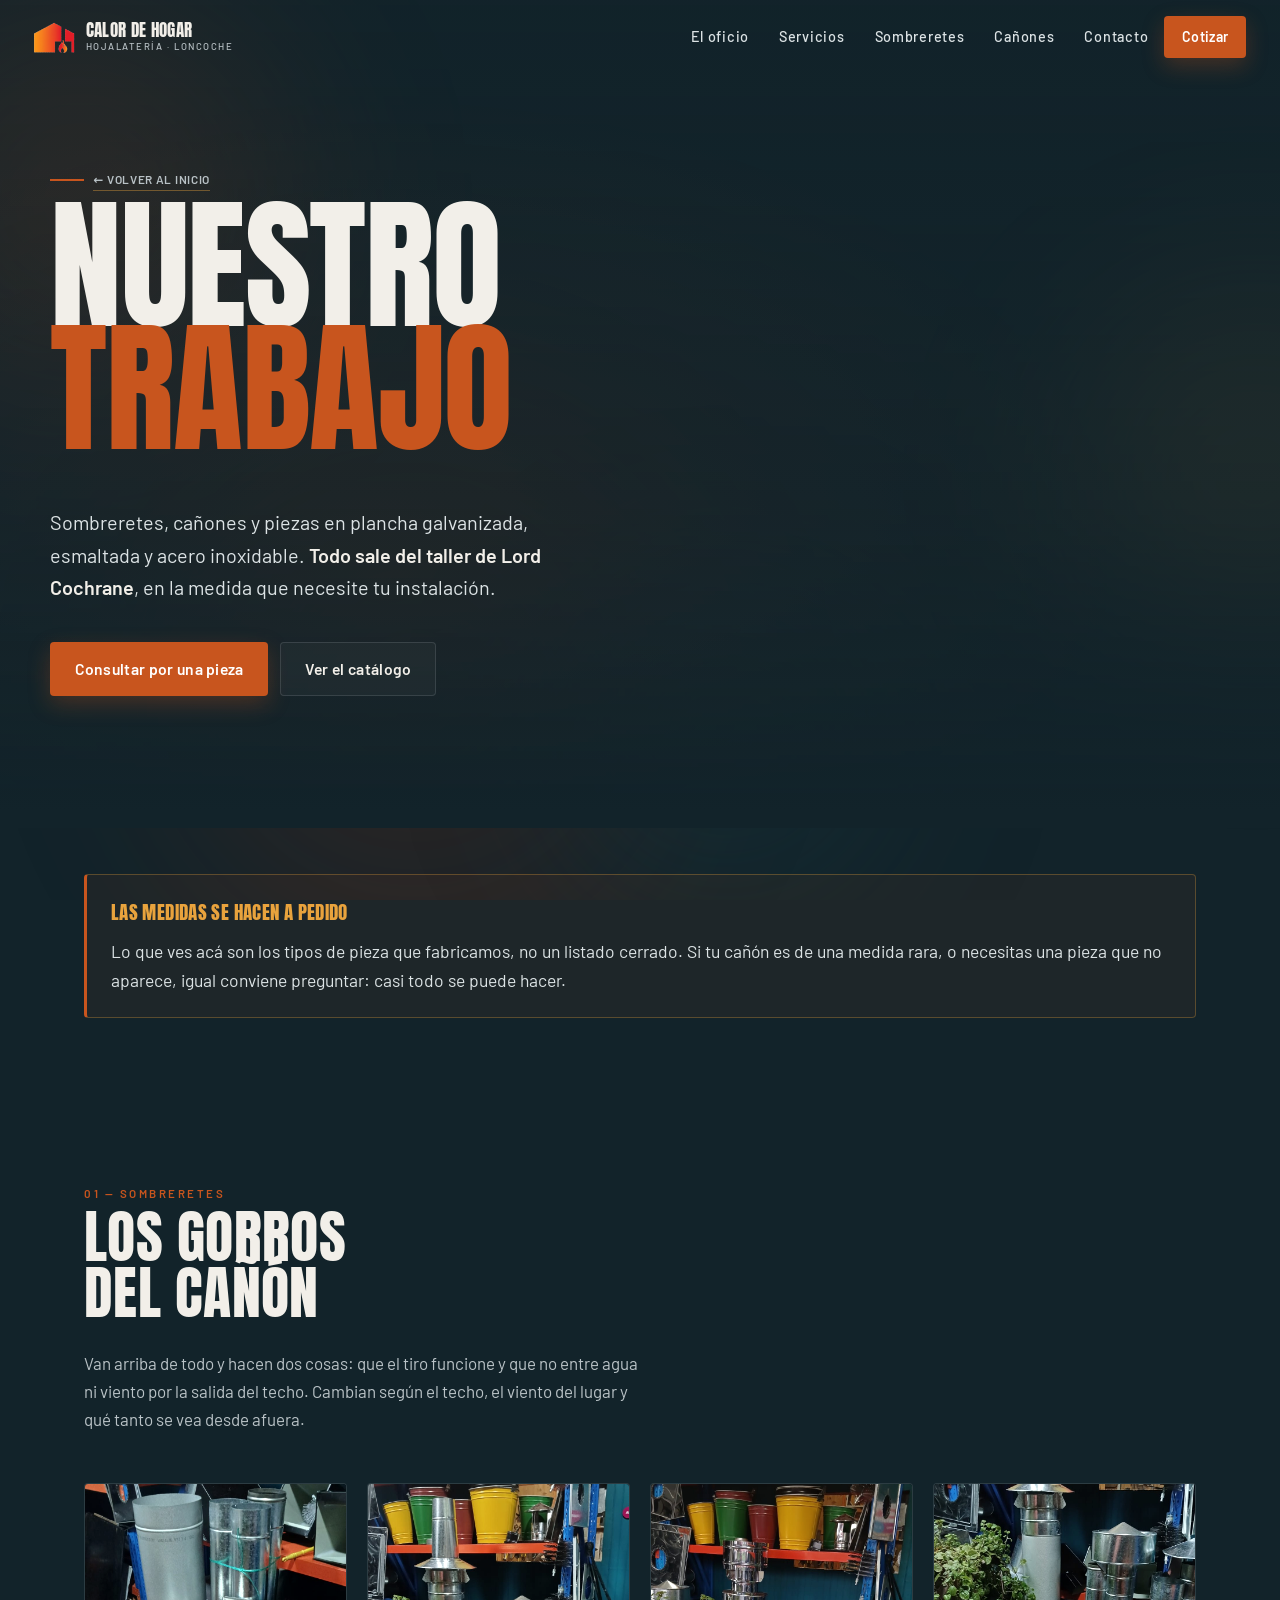
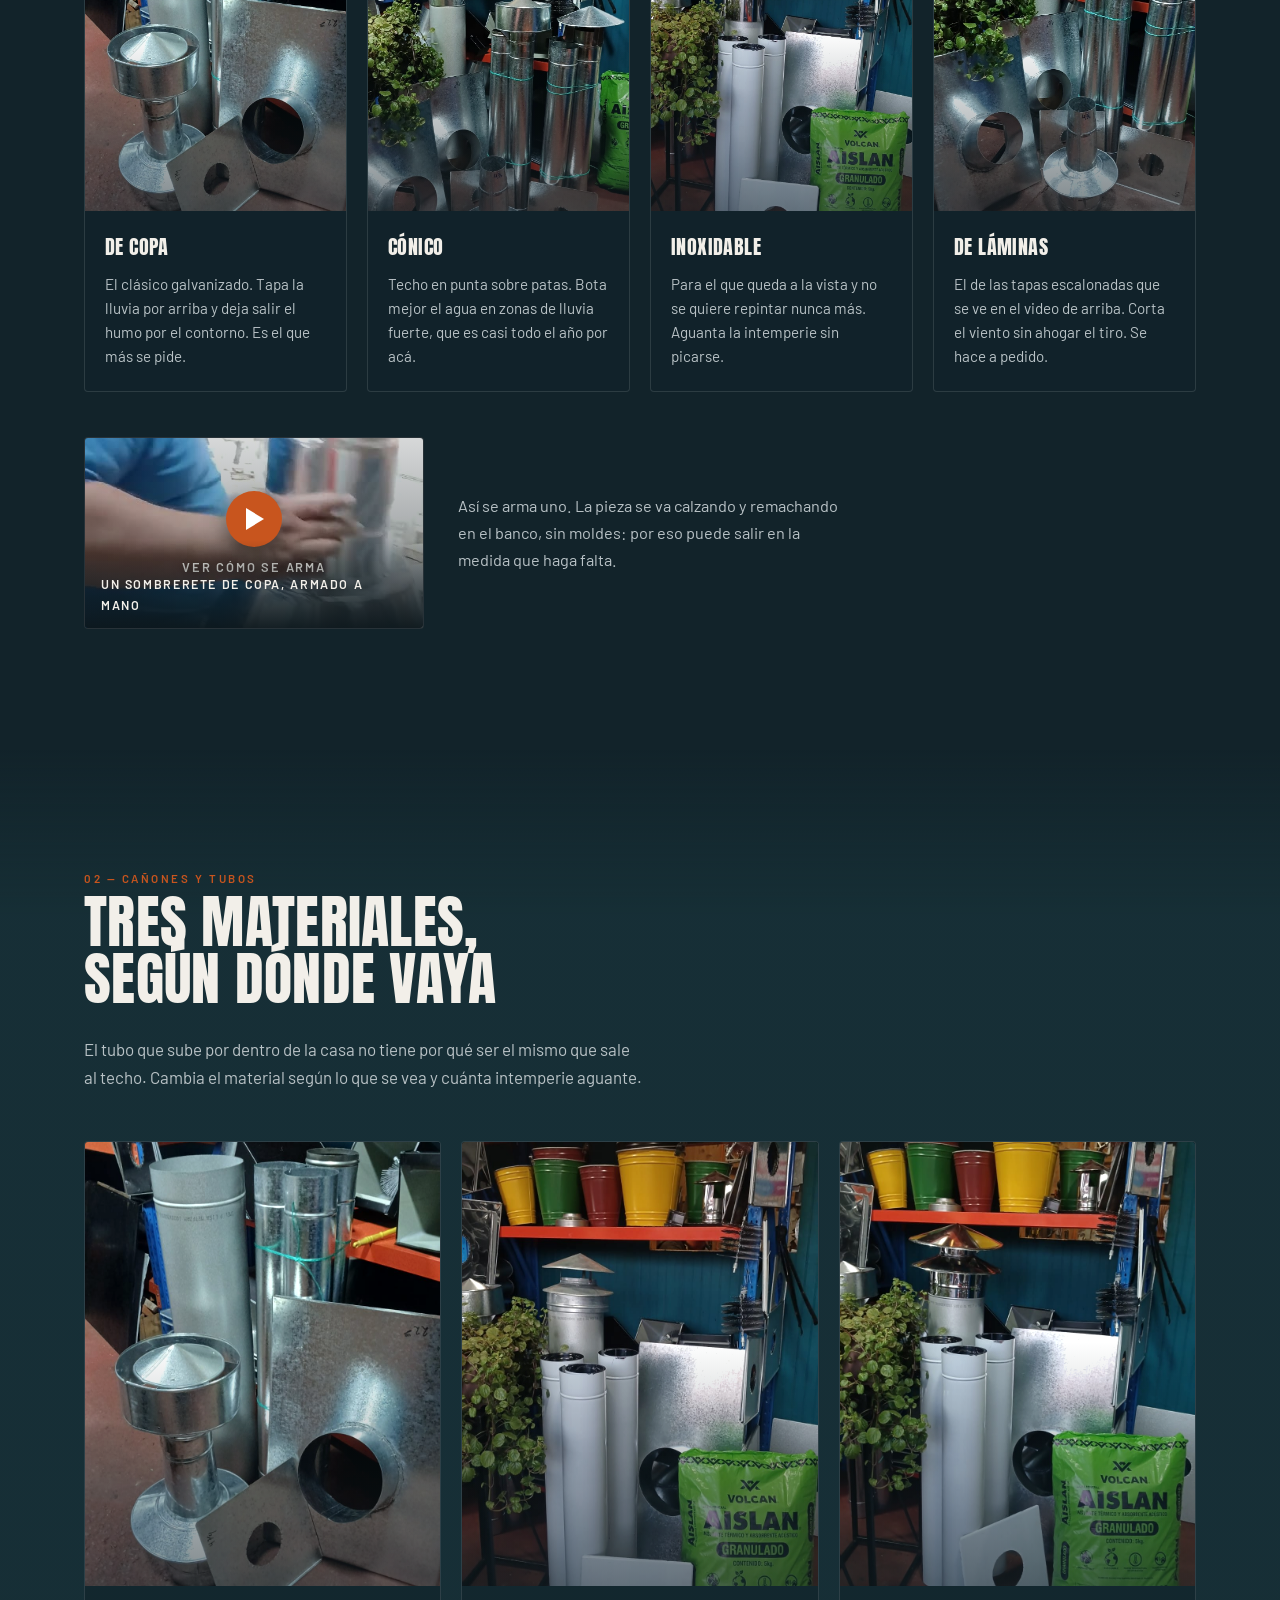
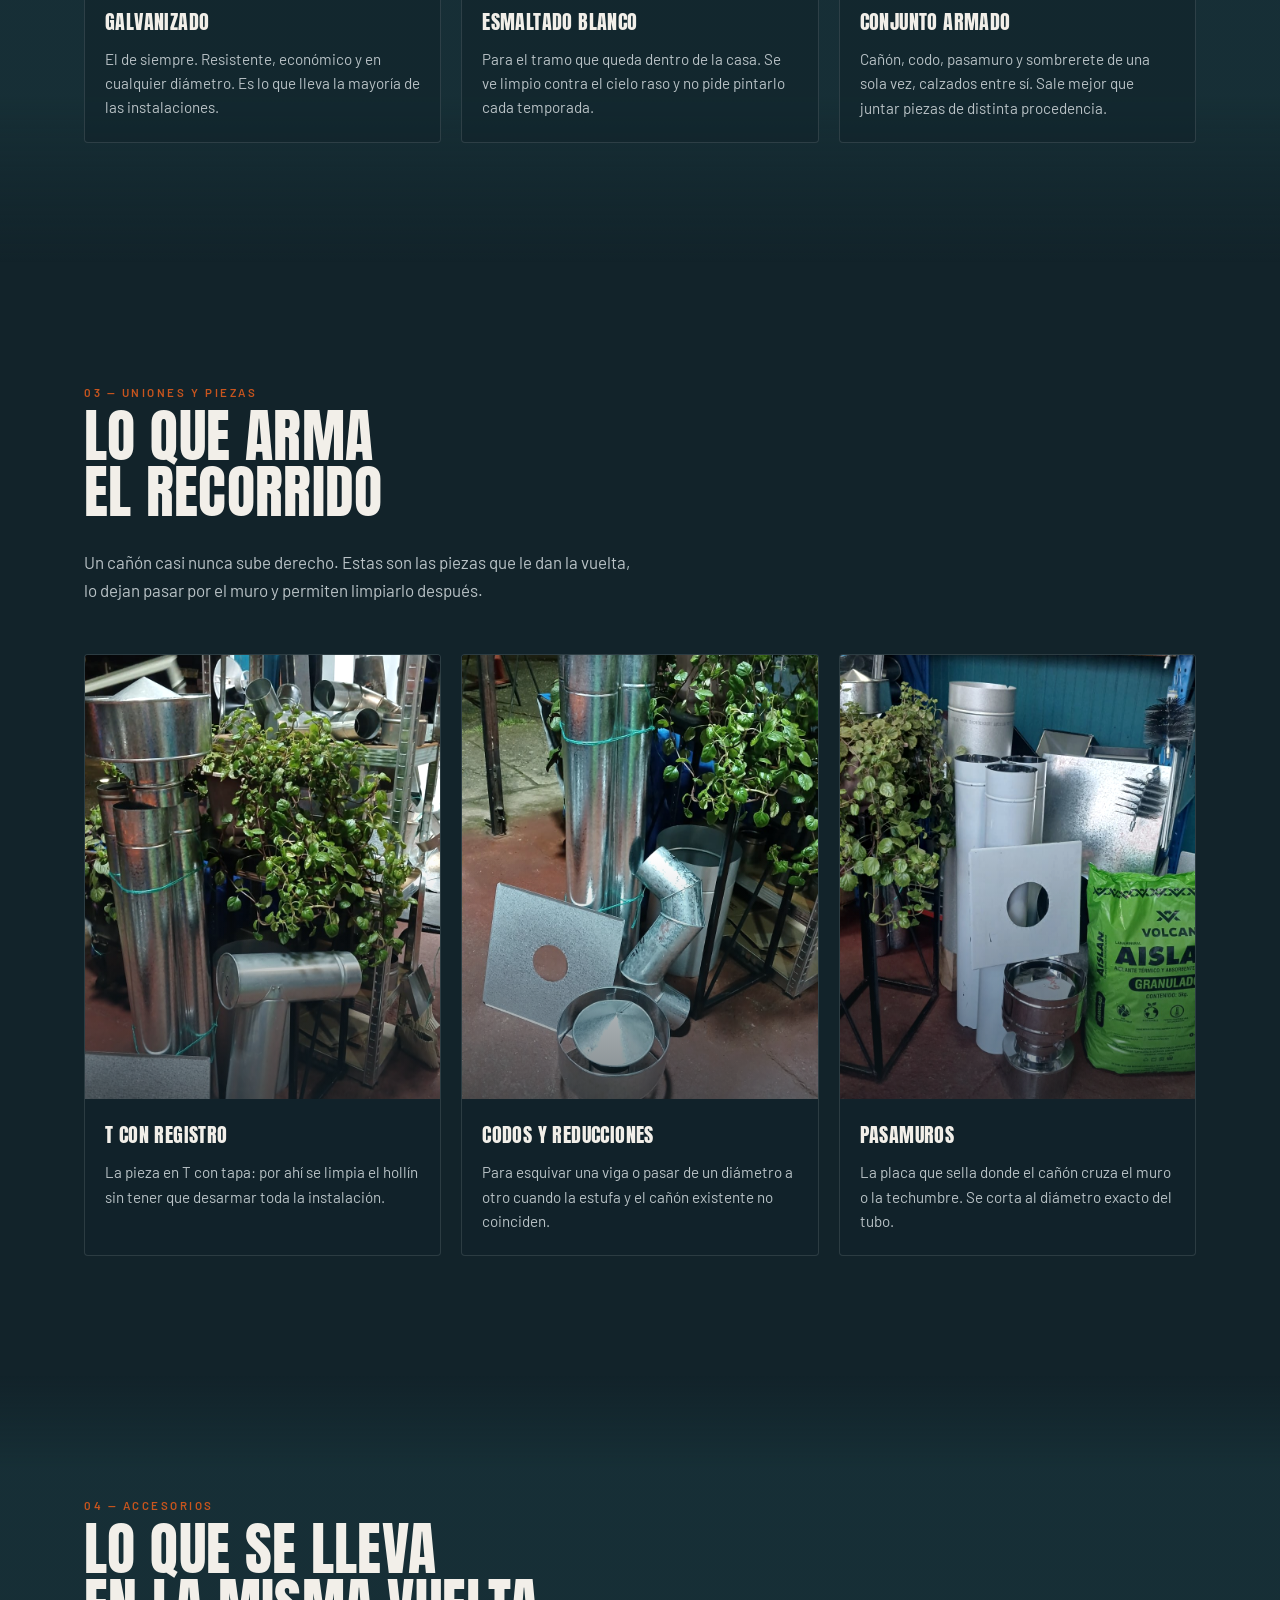
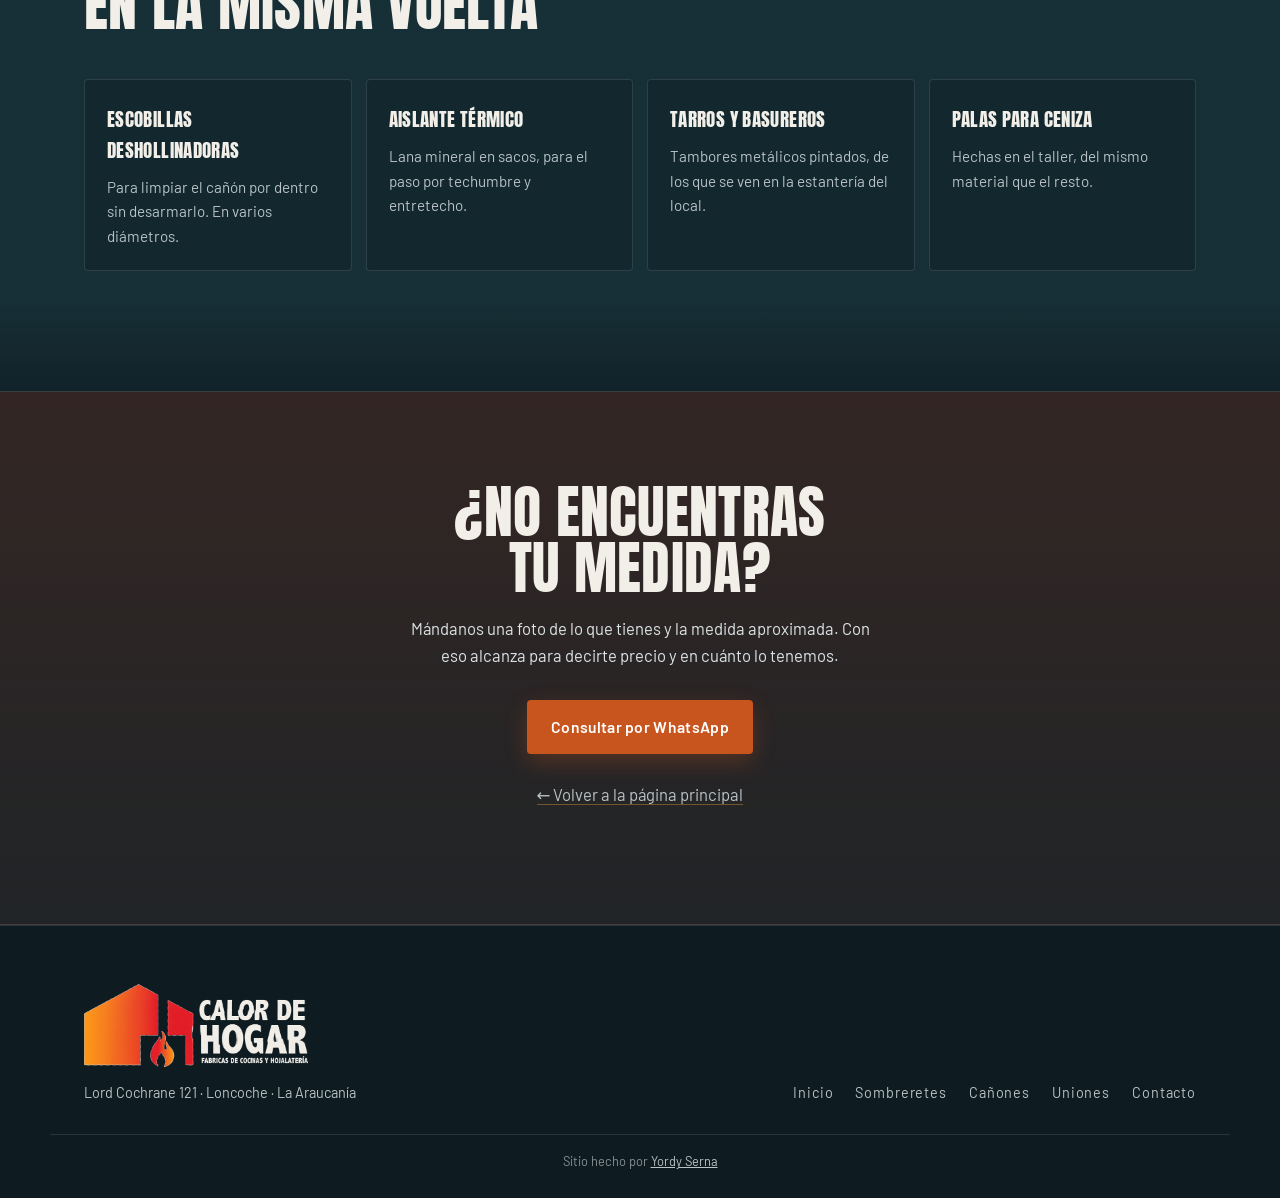
==== commit c54018f0: "Recupera el video que no reproducia y lo suma al catalogo No era el codec: el archivo venia con time" ====
--- a/catalogo.html
+++ b/catalogo.html
@@ -71,7 +71,7 @@
 
   <div class="portada__fondo">
     <video class="portada__video" id="video-catalogo"
-           poster="images/cat-sombreretes-variedad.jpg"
+           poster="images/catalogo-loop-poster.jpg"
            muted playsinline preload="metadata" aria-hidden="true">
       <source src="images/catalogo-loop.mp4" type="video/mp4">
     </video>
@@ -186,6 +186,26 @@
         </div>
       </li>
     </ul>
+
+    <!-- El video no se descarga hasta que alguien toca play: mientras tanto
+         solo pesa el poster. Mismo criterio que los clips de la portada. -->
+    <div class="catalogo__video rev">
+      <figure class="video">
+        <video poster="images/catalogo-taller-poster.jpg" preload="none"
+               playsinline
+               data-fuente="images/catalogo-taller.mp4"
+               aria-label="El maestro armando a mano un sombrerete de copa en el banco del taller"></video>
+        <button class="video__play" type="button">
+          <span class="video__icono" aria-hidden="true"></span>
+          <span class="video__txt">Ver cómo se arma</span>
+        </button>
+        <figcaption>Un sombrerete de copa, armado a mano</figcaption>
+      </figure>
+      <p class="catalogo__videotxt">
+        Así se arma uno. La pieza se va calzando y remachando en el banco, sin
+        moldes: por eso puede salir en la medida que haga falta.
+      </p>
+    </div>
   </div>
 </section>
 
--- a/css/estilo.css
+++ b/css/estilo.css
@@ -1686,6 +1686,24 @@
 
 .llamado__pie{ margin:1.6em 0 0; font-size:.9rem; }
 
+/* El video del catálogo es vertical (478×850). Se le pone un ancho máximo
+   para que no ocupe media pantalla de alto en escritorio. */
+.catalogo__video{
+  margin-top:2.6em;
+  display:grid; gap:22px;
+  align-items:center;
+}
+.catalogo__video .video{ margin:0; max-width:340px; }
+.catalogo__videotxt{
+  margin:0;
+  color:var(--zinc);
+  font-size:1.02rem;
+  max-width:44ch;
+}
+@media (min-width:760px){
+  .catalogo__video{ grid-template-columns:340px 1fr; gap:34px; }
+}
+
 @media (min-width:640px){
   .fichas{ grid-template-columns:repeat(2,1fr); }
 }
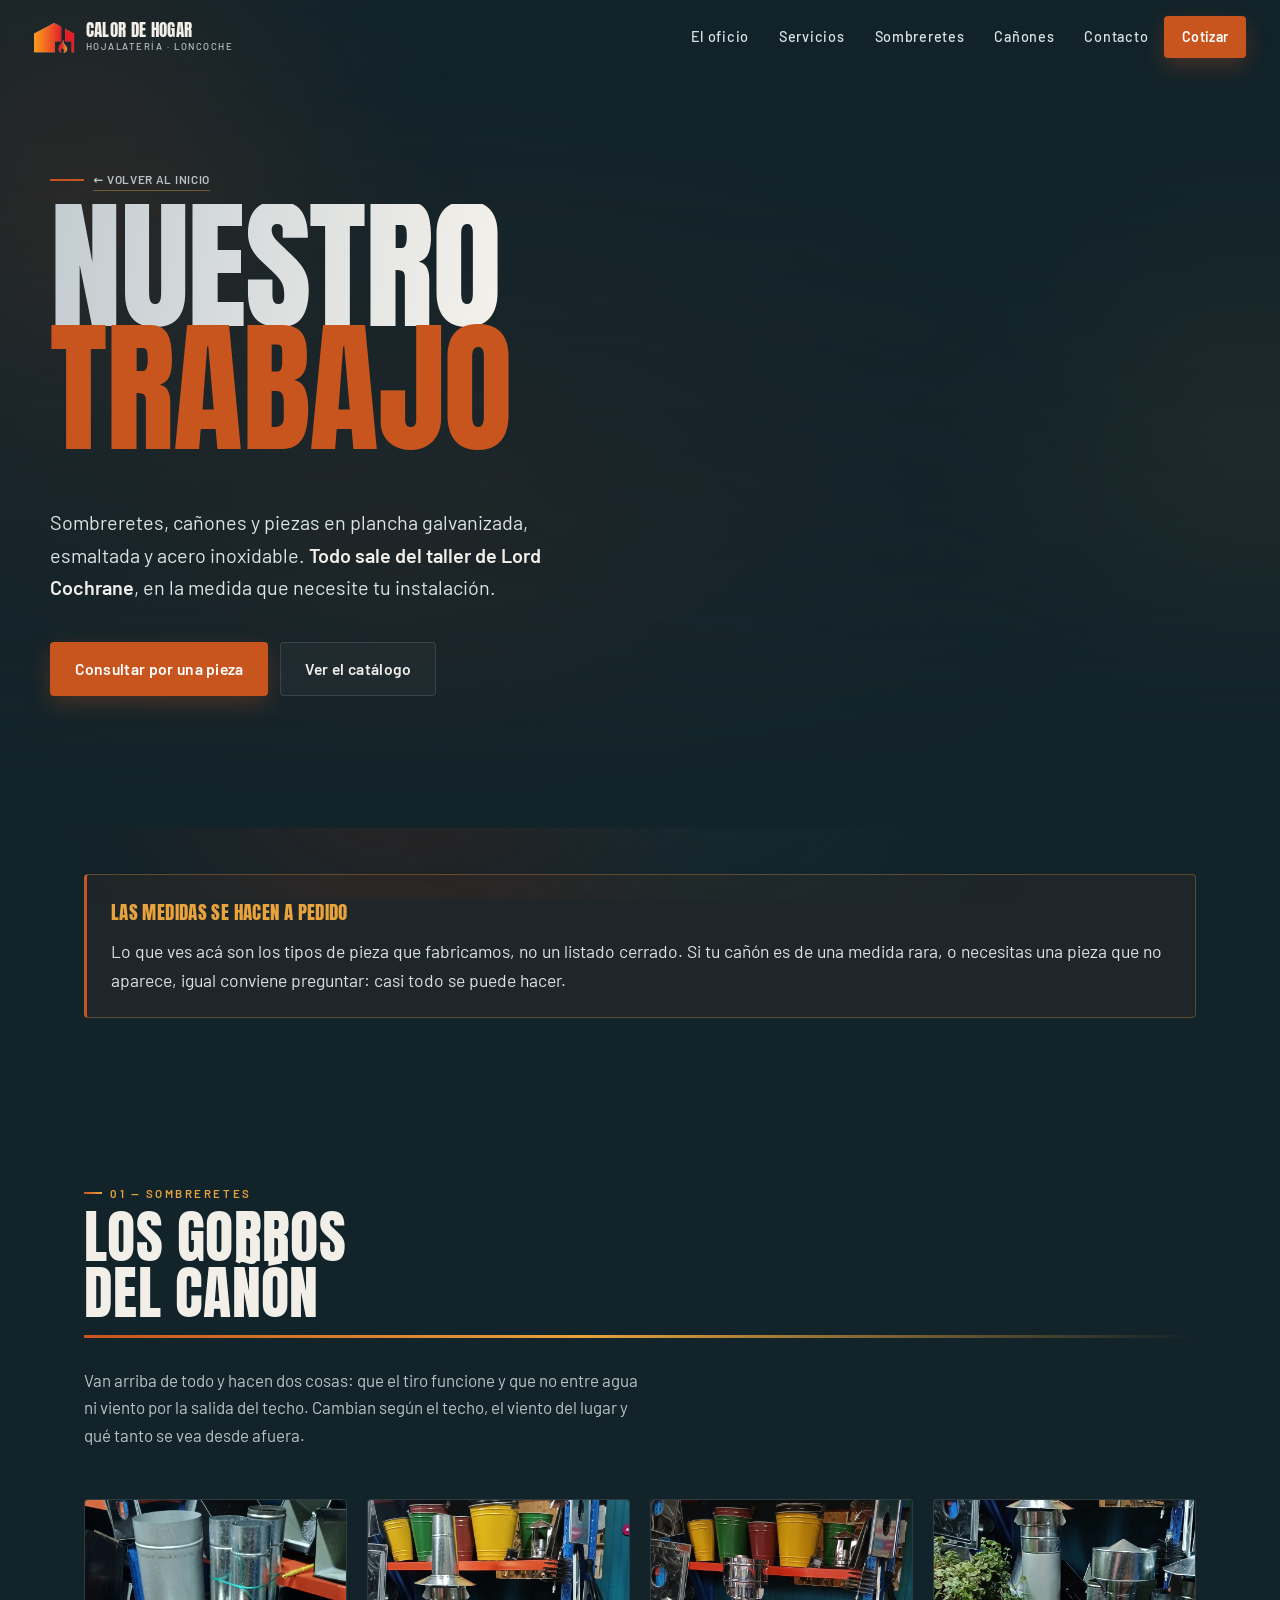
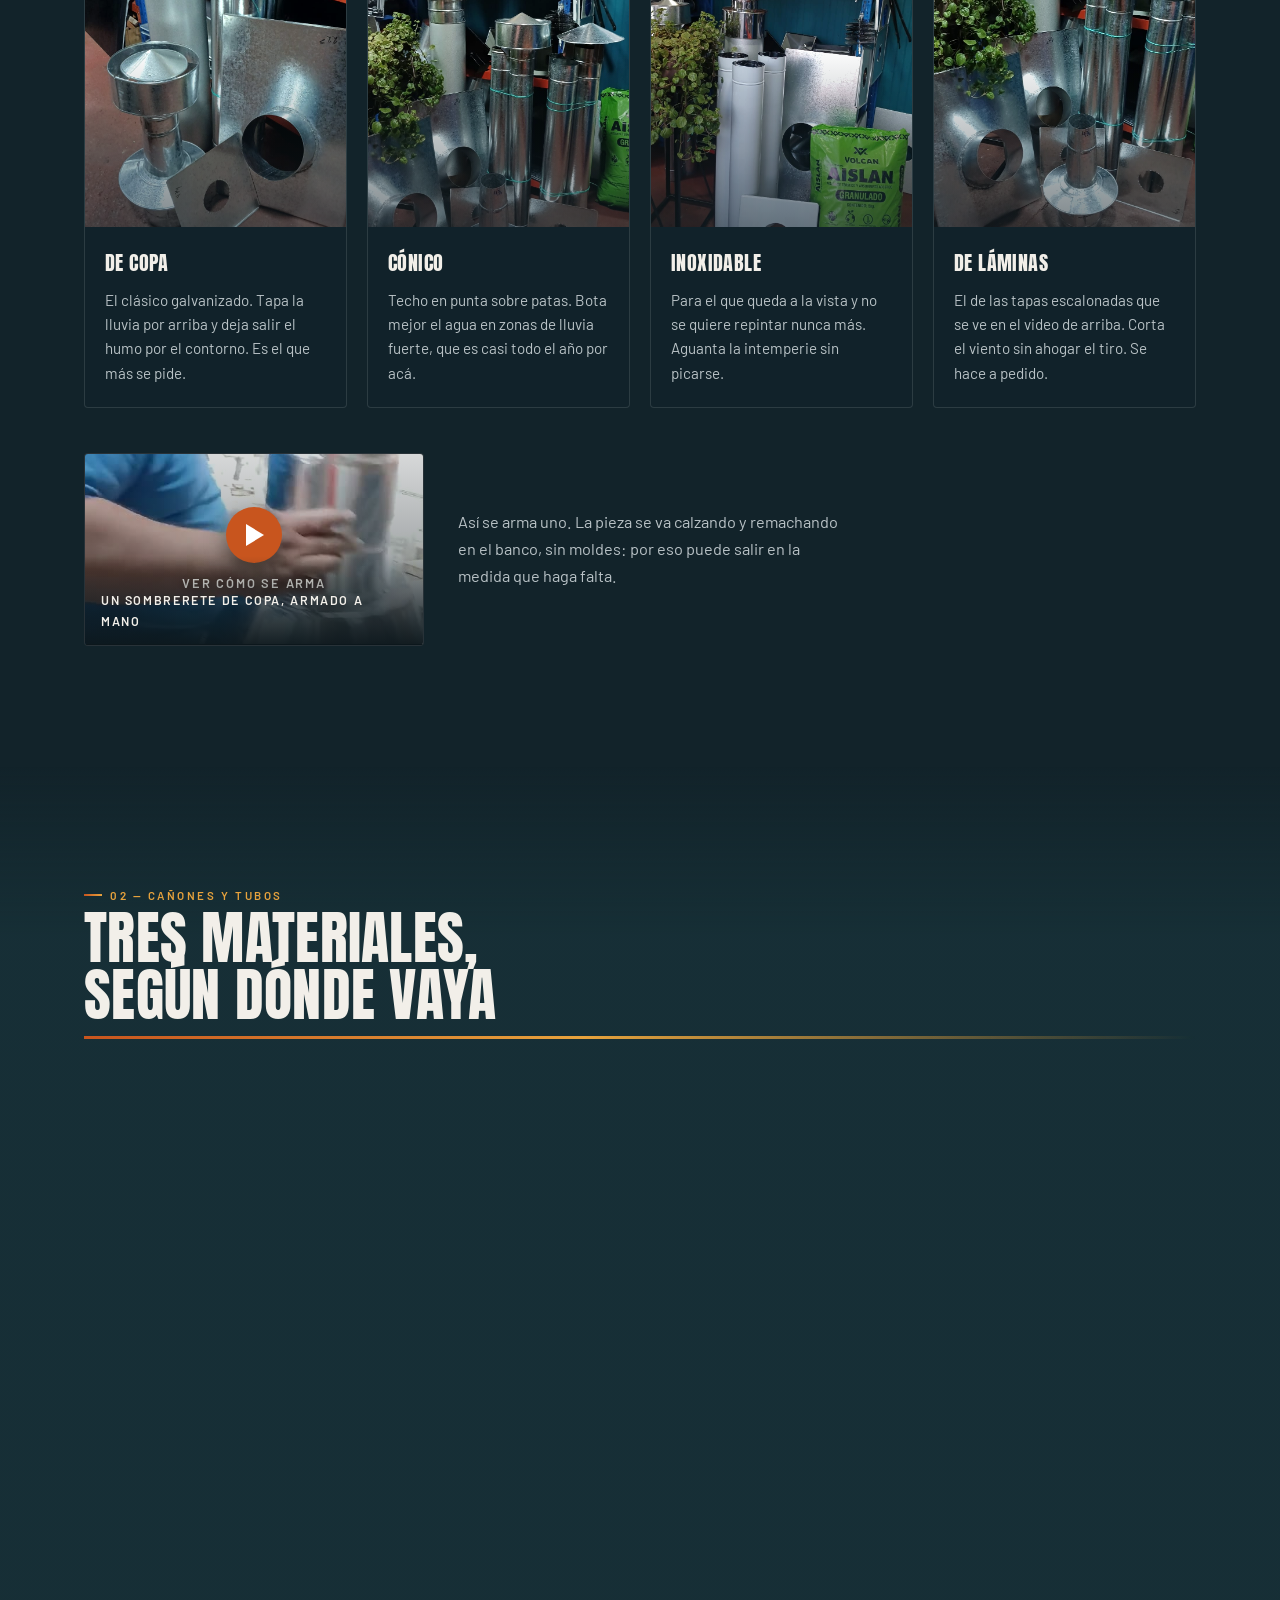
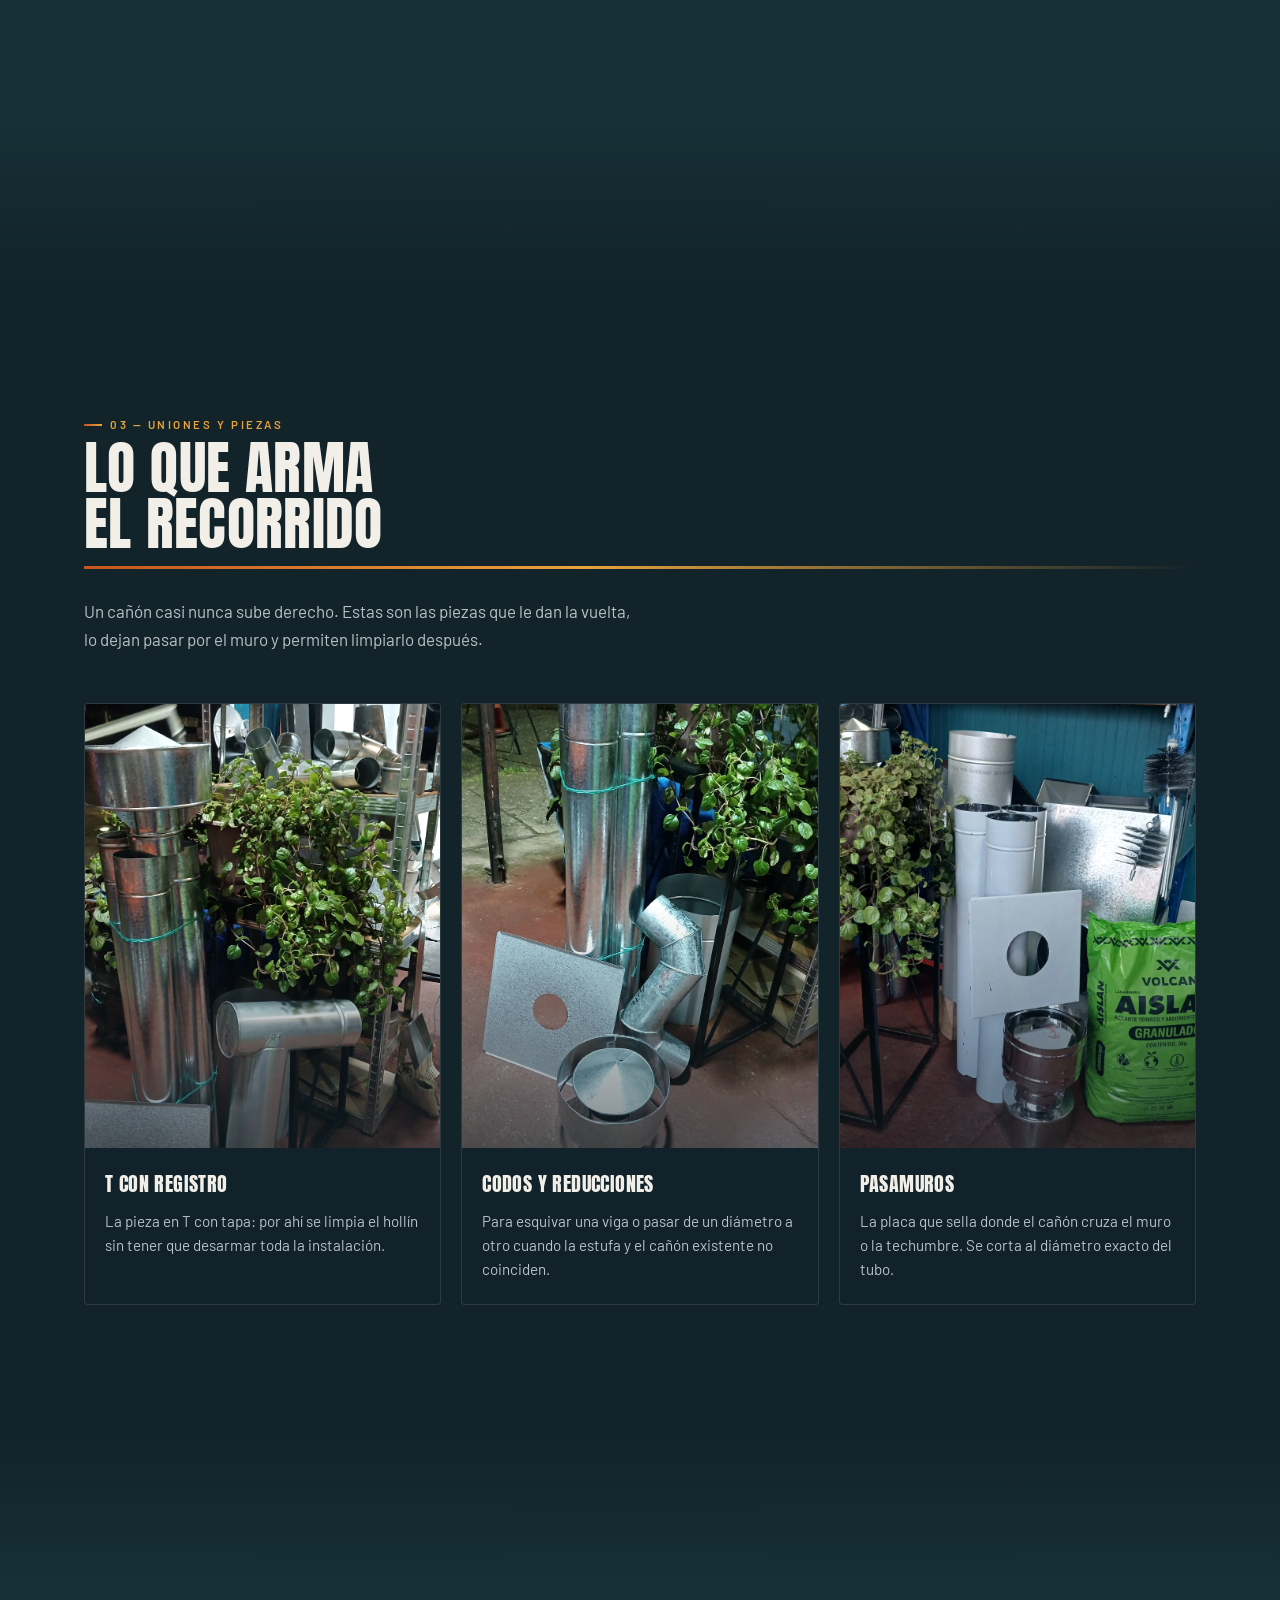
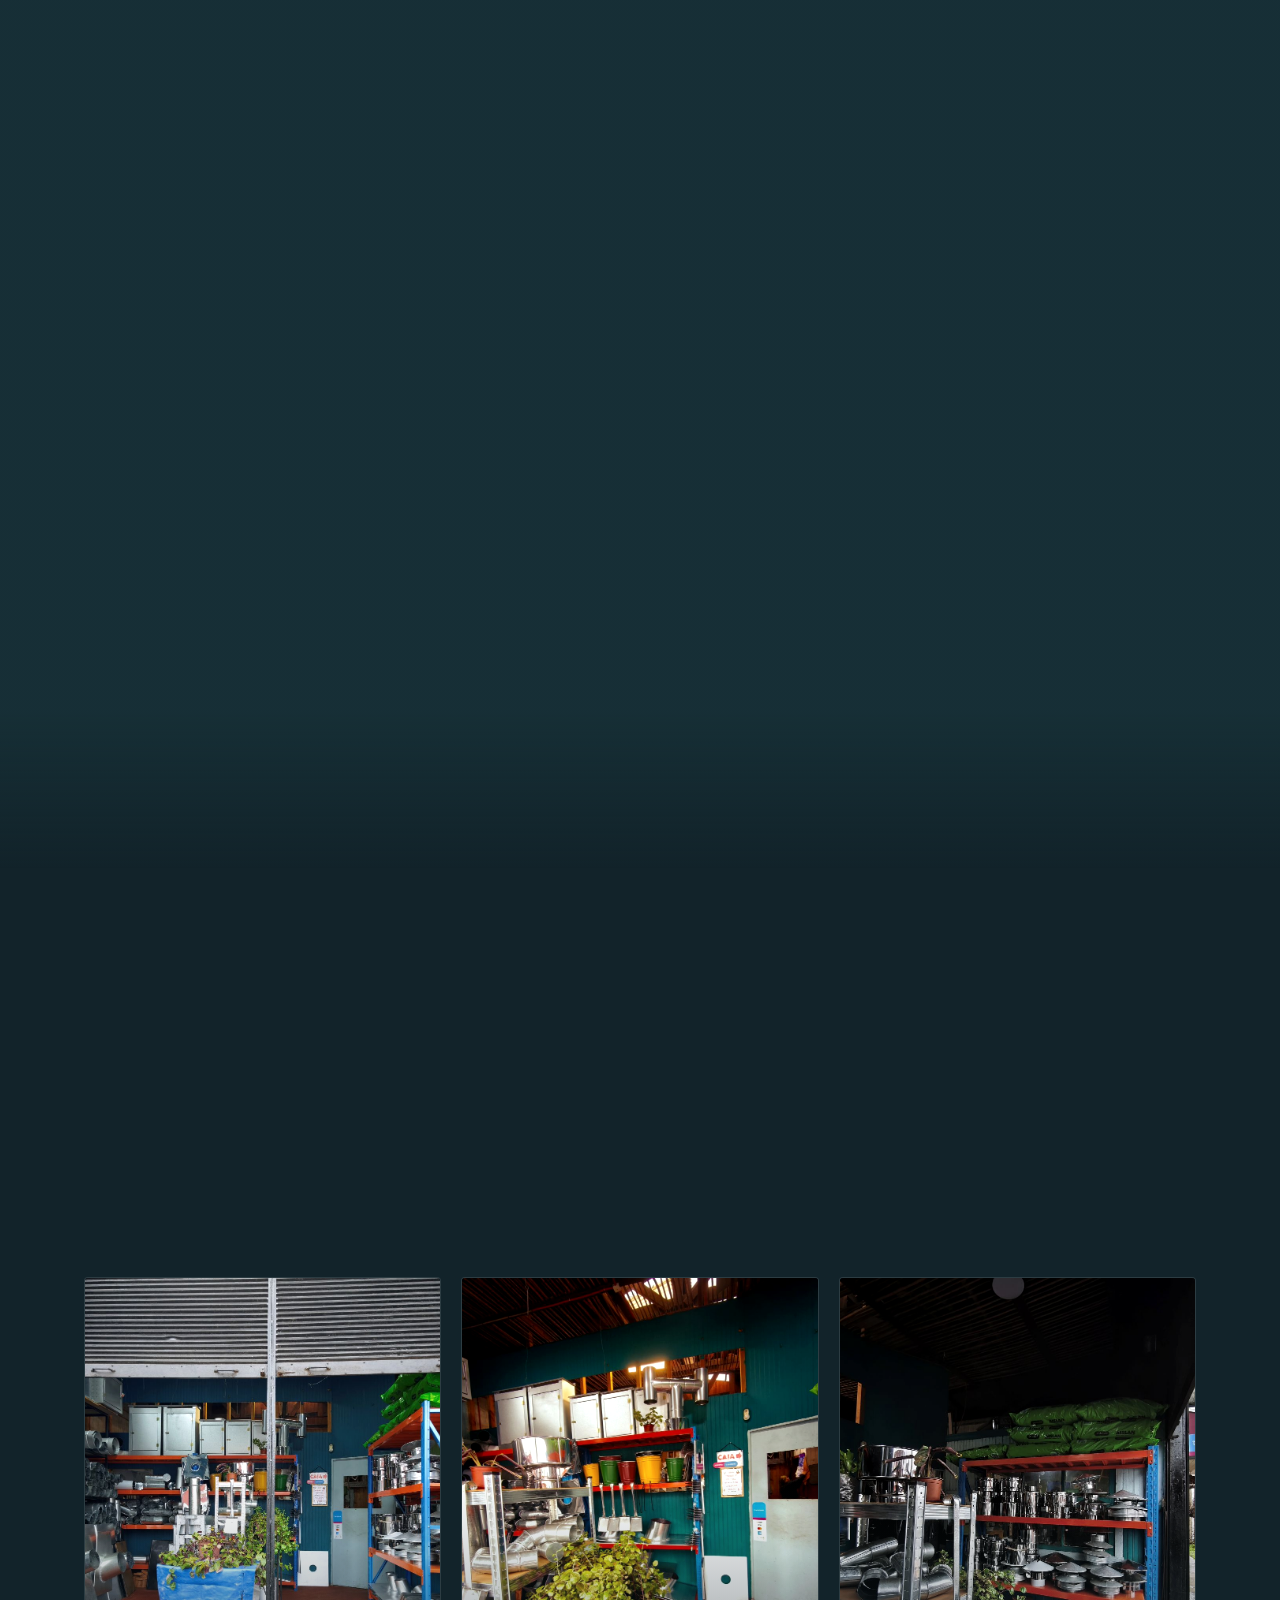
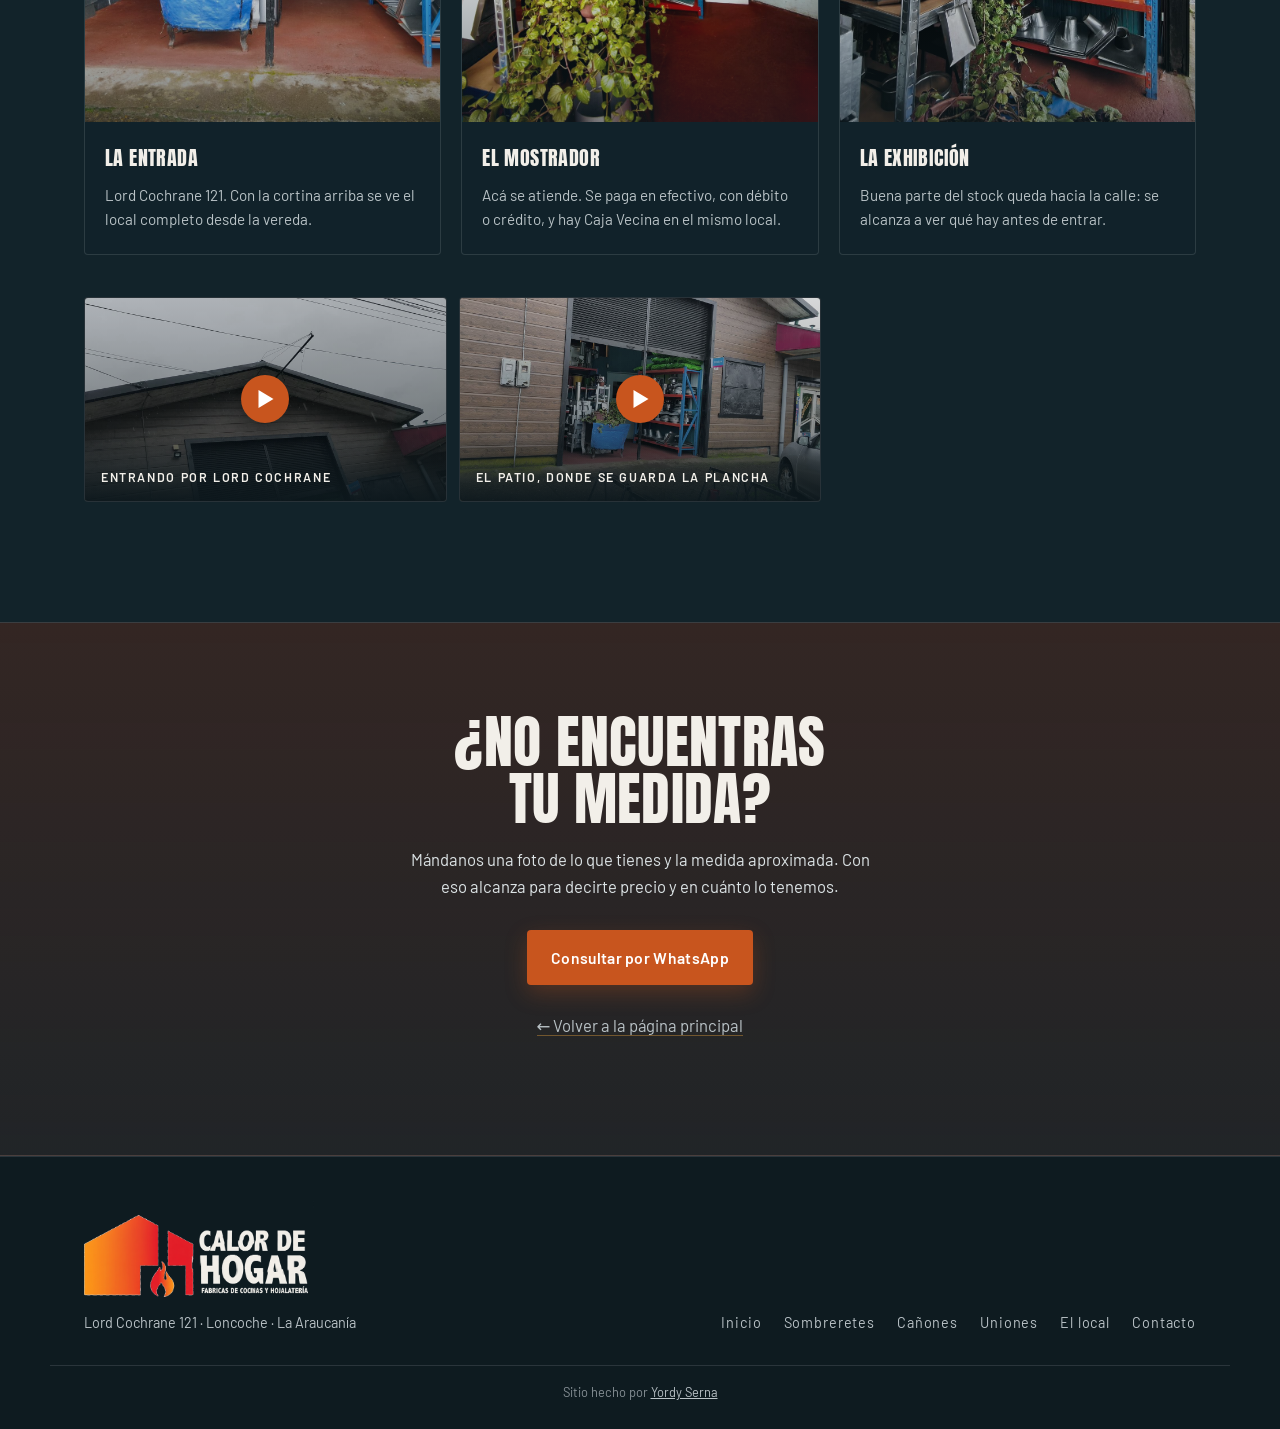
==== commit d803c6f6: "Auditoria: arregla el formulario muerto, accesibilidad y carga El fallo mas grave lo encontro el cli" ====
--- a/catalogo.html
+++ b/catalogo.html
@@ -22,10 +22,12 @@
 
 <!-- Misma hoja de estilos que la portada: la paleta y las fuentes son las
      mismas, y lo propio del catálogo va al final del archivo. -->
-<link rel="stylesheet" href="css/estilo.css?v=20260807">
+<link rel="stylesheet" href="css/estilo.css?v=20260807b">
 </head>
 
 <body>
+
+<a class="saltar" href="#contenido">Saltar al contenido</a>
 
 <!-- ============================================================
      BARRA — igual que la portada, pero los enlaces vuelven a index
@@ -57,6 +59,7 @@
   <a href="#canones">Cañones y tubos</a>
   <a href="#uniones">Uniones y piezas</a>
   <a href="#accesorios">Accesorios</a>
+  <a href="#local">El local</a>
   <a href="index.html">Volver al inicio</a>
   <a href="index.html#contacto">Contacto</a>
 </nav>
@@ -67,6 +70,8 @@
      El video es una campana terminada girando al sol, grabada
      afuera del taller. Va desenfocado, igual que en la portada.
      ============================================================ -->
+<main id="contenido">
+
 <section class="portada portada--catalogo" id="inicio">
 
   <div class="portada__fondo">
@@ -82,7 +87,7 @@
     <p class="ojo rev"><a class="volver" href="index.html">← Volver al inicio</a></p>
 
     <h1 class="portada__titulo rev">
-      <span class="l1">Nuestro</span>
+      <span class="l1 t-zinc">Nuestro</span>
       <span class="l2">trabajo</span>
     </h1>
 
@@ -130,7 +135,7 @@
 <section class="seccion catalogo" id="sombreretes">
   <div class="contenedor">
     <p class="etiqueta rev">01 — Sombreretes</p>
-    <h2 class="titulo rev">Los gorros<br>del cañón</h2>
+    <h2 class="titulo rev t-filo">Los gorros<br>del cañón</h2>
     <p class="entrada rev">
       Van arriba de todo y hacen dos cosas: que el tiro funcione y que no entre
       agua ni viento por la salida del techo. Cambian según el techo, el viento
@@ -191,7 +196,7 @@
          solo pesa el poster. Mismo criterio que los clips de la portada. -->
     <div class="catalogo__video rev">
       <figure class="video">
-        <video poster="images/catalogo-taller-poster.jpg" preload="none"
+        <video data-poster="images/catalogo-taller-poster.jpg" preload="none"
                playsinline
                data-fuente="images/catalogo-taller.mp4"
                aria-label="El maestro armando a mano un sombrerete de copa en el banco del taller"></video>
@@ -216,7 +221,7 @@
 <section class="seccion catalogo catalogo--alt" id="canones">
   <div class="contenedor">
     <p class="etiqueta rev">02 — Cañones y tubos</p>
-    <h2 class="titulo rev">Tres materiales,<br>según dónde vaya</h2>
+    <h2 class="titulo rev t-filo">Tres materiales,<br>según dónde vaya</h2>
     <p class="entrada rev">
       El tubo que sube por dentro de la casa no tiene por qué ser el mismo que sale
       al techo. Cambia el material según lo que se vea y cuánta intemperie aguante.
@@ -269,7 +274,7 @@
 <section class="seccion catalogo" id="uniones">
   <div class="contenedor">
     <p class="etiqueta rev">03 — Uniones y piezas</p>
-    <h2 class="titulo rev">Lo que arma<br>el recorrido</h2>
+    <h2 class="titulo rev t-filo">Lo que arma<br>el recorrido</h2>
     <p class="entrada rev">
       Un cañón casi nunca sube derecho. Estas son las piezas que le dan la vuelta,
       lo dejan pasar por el muro y permiten limpiarlo después.
@@ -322,26 +327,125 @@
 <section class="seccion catalogo catalogo--alt" id="accesorios">
   <div class="contenedor">
     <p class="etiqueta rev">04 — Accesorios</p>
-    <h2 class="titulo rev">Lo que se lleva<br>en la misma vuelta</h2>
-
-    <ul class="tarjetas rev">
-      <li class="tarjeta">
-        <h3>Escobillas deshollinadoras</h3>
-        <p>Para limpiar el cañón por dentro sin desarmarlo. En varios diámetros.</p>
-      </li>
-      <li class="tarjeta">
-        <h3>Aislante térmico</h3>
-        <p>Lana mineral en sacos, para el paso por techumbre y entretecho.</p>
-      </li>
-      <li class="tarjeta">
-        <h3>Tarros y basureros</h3>
-        <p>Tambores metálicos pintados, de los que se ven en la estantería del local.</p>
-      </li>
-      <li class="tarjeta">
-        <h3>Palas para ceniza</h3>
-        <p>Hechas en el taller, del mismo material que el resto.</p>
+    <h2 class="titulo rev t-filo">Lo que se lleva<br>en la misma vuelta</h2>
+
+    <ul class="fichas">
+      <li class="ficha rev">
+        <figure class="ficha__foto">
+          <img src="images/producto-tambores-colores.jpg" width="1500" height="1125" loading="lazy"
+               alt="Tambores metálicos pintados en amarillo, verde y rojo, en la estantería del local">
+        </figure>
+        <div class="ficha__txt">
+          <h3>Tarros y tambores</h3>
+          <p>Pintados en amarillo, verde y rojo. Sirven de basurero, de leñero o de
+             macetero, que es para lo que terminan usándose casi siempre.</p>
+        </div>
+      </li>
+
+      <li class="ficha rev">
+        <figure class="ficha__foto">
+          <img src="images/producto-palas-y-tarros.jpg" width="1500" height="1125" loading="lazy"
+               alt="Palas para ceniza colgadas junto a tarros metálicos de colores y escobillas deshollinadoras">
+        </figure>
+        <div class="ficha__txt">
+          <h3>Palas y escobillas</h3>
+          <p>Palas para la ceniza, hechas acá mismo, y escobillas para limpiar el cañón
+             por dentro sin desarmar la instalación.</p>
+        </div>
+      </li>
+
+      <li class="ficha rev">
+        <figure class="ficha__foto">
+          <img src="images/producto-canones-apilados.jpg" width="1500" height="1125" loading="lazy"
+               alt="Cañones y codos galvanizados apilados en la estantería, con planchas al costado">
+        </figure>
+        <div class="ficha__txt">
+          <h3>Aislante y plancha suelta</h3>
+          <p>Lana mineral en sacos para el paso por techumbre, y plancha cortada a la
+             medida si prefieres armar tú mismo.</p>
+        </div>
       </li>
     </ul>
+  </div>
+</section>
+
+
+<!-- ============================================================
+     EL LOCAL
+     Cierra el catálogo mostrando dónde se compra. Aprovecha las
+     fotos del local que no estaban usándose en ninguna parte.
+     ============================================================ -->
+<section class="seccion catalogo" id="local">
+  <div class="contenedor">
+    <p class="etiqueta rev">05 — Dónde</p>
+    <h2 class="titulo rev t-filo">Todo esto está<br>en el local</h2>
+    <p class="entrada rev">
+      Lo que ves en el catálogo no es un depósito lejano: está a la vista en
+      Lord Cochrane 121, y se puede mirar y medir antes de llevarlo.
+    </p>
+
+    <ul class="fichas">
+      <li class="ficha rev">
+        <figure class="ficha__foto">
+          <img src="images/local-entrada.jpg" width="1500" height="1125" loading="lazy"
+               alt="Entrada del local vista desde la vereda, con la cortina levantada y las estanterías a ambos lados">
+        </figure>
+        <div class="ficha__txt">
+          <h3>La entrada</h3>
+          <p>Lord Cochrane 121. Con la cortina arriba se ve el local completo desde
+             la vereda.</p>
+        </div>
+      </li>
+
+      <li class="ficha rev">
+        <figure class="ficha__foto">
+          <img src="images/local-interior-mostrador.jpg" width="1500" height="1125" loading="lazy"
+               alt="Interior del local: mostrador al fondo y estanterías con campanas, cañones y tarros">
+        </figure>
+        <div class="ficha__txt">
+          <h3>El mostrador</h3>
+          <p>Acá se atiende. Se paga en efectivo, con débito o crédito, y hay Caja
+             Vecina en el mismo local.</p>
+        </div>
+      </li>
+
+      <li class="ficha rev">
+        <figure class="ficha__foto">
+          <img src="images/local-exhibicion-exterior.jpg" width="1500" height="1125" loading="lazy"
+               alt="Estanterías con piezas de hojalatería vistas desde afuera del local, junto a la calle">
+        </figure>
+        <div class="ficha__txt">
+          <h3>La exhibición</h3>
+          <p>Buena parte del stock queda hacia la calle: se alcanza a ver qué hay
+             antes de entrar.</p>
+        </div>
+      </li>
+    </ul>
+
+    <!-- Dos recorridos cortos, sin descargar nada hasta que los toquen -->
+    <div class="videos videos--catalogo rev">
+      <figure class="video">
+        <video data-poster="images/local-entrada-video-poster.jpg" preload="none" playsinline
+               data-fuente="images/local-entrada-video.mp4"
+               aria-label="Recorrido entrando al local desde la vereda"></video>
+        <button class="video__play" type="button">
+          <span class="video__icono" aria-hidden="true"></span>
+          <span class="video__txt">Entrar al local</span>
+        </button>
+        <figcaption>Entrando por Lord Cochrane</figcaption>
+      </figure>
+
+      <figure class="video">
+        <video data-poster="images/local-patio-poster.jpg" preload="none" playsinline
+               data-fuente="images/local-patio.mp4"
+               aria-label="Recorrido por el patio del local con planchas y material"></video>
+        <button class="video__play" type="button">
+          <span class="video__icono" aria-hidden="true"></span>
+          <span class="video__txt">Ver el patio</span>
+        </button>
+        <figcaption>El patio, donde se guarda la plancha</figcaption>
+      </figure>
+    </div>
   </div>
 </section>
 
@@ -365,6 +469,9 @@
     </p>
   </div>
 </section>
+
+
+</main>
 
 
 <!-- ============================================================
@@ -383,6 +490,7 @@
       <a href="#sombreretes">Sombreretes</a>
       <a href="#canones">Cañones</a>
       <a href="#uniones">Uniones</a>
+      <a href="#local">El local</a>
       <a href="index.html#contacto">Contacto</a>
     </nav>
   </div>
@@ -414,7 +522,7 @@
   <button class="visor__nav visor__nav--sig" id="visor-sig" aria-label="Siguiente">&#8250;</button>
 </div>
 
-<script src="js/datos.js?v=20260807"></script>
-<script src="js/main.js?v=20260807"></script>
+<script src="js/datos.js?v=20260807b"></script>
+<script src="js/main.js?v=20260807b"></script>
 </body>
 </html>
--- a/css/estilo.css
+++ b/css/estilo.css
@@ -44,6 +44,19 @@
   border:0;
 }
 
+/* Salto al contenido: invisible hasta que alguien tabula. */
+.saltar{
+  position:absolute; left:12px; top:-60px;
+  z-index:200;
+  background:var(--oxido); color:#fff;
+  padding:.7em 1.2em;
+  border-radius:var(--radio);
+  font-weight:600;
+  text-decoration:none;
+  transition:top var(--t-rapida);
+}
+.saltar:focus{ top:12px; }
+
 html{ scroll-behavior:smooth; -webkit-text-size-adjust:100%; }
 
 body{
@@ -145,13 +158,24 @@
   margin:.1em 0 .5em;
 }
 
+/* El óxido puro sobre el carbón da 3,67:1 de contraste y no pasa el
+   mínimo AA para texto chico. Se usa el ámbar, que da 7,49:1 y mantiene
+   el mismo carácter cálido. */
 .etiqueta{
   font-size:.72rem;
   letter-spacing:.22em;
   text-transform:uppercase;
   font-weight:600;
-  color:var(--oxido);
+  color:var(--ambar);
   margin:0 0 .4em;
+  display:flex; align-items:center; gap:.7em;
+}
+/* pequeño filo de plancha antes de la etiqueta */
+.etiqueta::before{
+  content:"";
+  width:18px; height:2px;
+  background:linear-gradient(to right, var(--oxido), var(--ambar));
+  flex:none;
 }
 
 .entrada{
@@ -215,6 +239,11 @@
   transform:translateY(-2px);
 }
 .btn--ancho{ width:100%; }
+/* confirmación de "copiado" */
+.btn--ok{
+  background:#1FAF54 !important;
+  box-shadow:0 8px 22px rgba(31,175,84,.3) !important;
+}
 
 /* Enlace chico de "seguir hacia WhatsApp" que cierra varias secciones.
    No es un botón: no compite con el naranja, pero deja siempre una salida
@@ -1063,6 +1092,35 @@
   font-size:.8rem;
   color:var(--zinc);
   text-align:center;
+}
+
+/* Última red del formulario: si ni siquiera se puede copiar al
+   portapapeles, el texto aparece acá listo para seleccionar a mano. */
+.copia{
+  border:1px solid rgba(232,163,61,.35);
+  border-radius:var(--radio);
+  background:rgba(200,85,30,.08);
+  padding:14px 14px 12px;
+}
+.copia__titulo{
+  margin:0 0 .6em;
+  font-size:.74rem;
+  letter-spacing:.14em;
+  text-transform:uppercase;
+  font-weight:600;
+  color:var(--ambar);
+}
+.copia__txt{
+  width:100%;
+  resize:vertical;
+  padding:.7em .8em;
+  background:rgba(12,23,28,.7);
+  border:1px solid var(--borde);
+  border-radius:var(--radio);
+  color:var(--cal);
+  font-family:inherit;
+  font-size:.95rem;
+  line-height:1.5;
 }
 
 
@@ -1515,6 +1573,114 @@
 
 /* ============================================================
    ============================================================
+   EFECTOS DE TIPOGRAFÍA
+   El rubro es la plancha metálica, así que los efectos imitan
+   cómo se comporta el metal con la luz: reflejo que recorre,
+   grabado en relieve y filo encendido. Todo en CSS.
+
+   Van con @supports porque usan background-clip:text. Si el
+   navegador no lo soporta, el texto se queda con su color
+   normal en vez de desaparecer.
+   ============================================================
+   ============================================================ */
+
+/* ------------------------------------------------------------
+   1. ZINC — el titular con la veta de una plancha galvanizada,
+   y un reflejo que lo cruza muy de vez en cuando, como cuando
+   pasas la mano por encima del metal.
+   ------------------------------------------------------------ */
+@supports ((-webkit-background-clip:text) or (background-clip:text)) {
+  .t-zinc{
+    background-image:linear-gradient(
+      100deg,
+      #C3CCD1 0%,
+      #F4F1EB 18%,
+      #9FAAB0 34%,
+      #F7F5F0 46%,
+      #B4BEC3 62%,
+      #EDEAE4 78%,
+      #A8B2B8 100%
+    );
+    background-size:220% 100%;
+    background-position:0% 0;
+    -webkit-background-clip:text;
+            background-clip:text;
+    color:transparent;
+    -webkit-text-fill-color:transparent;
+    animation:reflejoZinc 9s ease-in-out infinite;
+  }
+  @keyframes reflejoZinc{
+    0%,   62% { background-position:  0% 0; }
+    100%      { background-position:100% 0; }
+  }
+
+  /* ----------------------------------------------------------
+     2. BRASA — para el titular del llamado final: el degradado
+     del metal caliente, del ámbar al óxido.
+     ---------------------------------------------------------- */
+  .t-brasa{
+    background-image:linear-gradient(100deg, #F2C078 0%, #E8A33D 26%, #C8551E 60%, #8A2E12 100%);
+    -webkit-background-clip:text;
+            background-clip:text;
+    color:transparent;
+    -webkit-text-fill-color:transparent;
+  }
+}
+
+/* ------------------------------------------------------------
+   3. GRABADO — texto hundido en la plancha. No usa background-clip,
+   así que funciona en todos lados.
+   ------------------------------------------------------------ */
+.t-grabado{
+  color:#8E9AA0;
+  text-shadow:
+    0 1px 0 rgba(255,255,255,.10),
+    0 -1px 1px rgba(0,0,0,.55);
+}
+
+/* ------------------------------------------------------------
+   4. FILO — una línea encendida bajo el titular, como el borde
+   de la plancha recién cortada. Crece al entrar en pantalla.
+   ------------------------------------------------------------ */
+.t-filo{ position:relative; padding-bottom:.28em; }
+.t-filo::after{
+  content:"";
+  position:absolute; left:0; bottom:0;
+  height:3px; width:100%;
+  background:linear-gradient(to right, var(--oxido), var(--ambar) 45%, transparent 100%);
+  transform:scaleX(0); transform-origin:left;
+  transition:transform 1.1s cubic-bezier(.22,.61,.36,1) .15s;
+}
+.js .rev.visto .t-filo::after,
+.js .t-filo.visto::after{ transform:scaleX(1); }
+/* sin JS la línea se ve igual, solo que sin animación */
+html:not(.js) .t-filo::after{ transform:scaleX(1); }
+
+/* ------------------------------------------------------------
+   5. REMACHE — el punto de metal antes de un dato, como el
+   remache que cierra una pieza.
+   ------------------------------------------------------------ */
+.t-remache::before{
+  content:"";
+  display:inline-block;
+  width:9px; height:9px;
+  margin-right:.6em;
+  border-radius:50%;
+  background:radial-gradient(circle at 35% 30%, #F2EFE9 0%, #9FAAB0 45%, #5A666C 100%);
+  box-shadow:0 1px 2px rgba(0,0,0,.6);
+  vertical-align:middle;
+}
+
+/* Con menos movimiento el reflejo se detiene, pero la veta del metal
+   se queda: es color, no movimiento. */
+@media (prefers-reduced-motion: reduce){
+  .t-zinc{ animation:none; }
+  .t-filo::after{ transition:none; transform:scaleX(1); }
+}
+
+
+/* ============================================================
+   ============================================================
    CATÁLOGO (catalogo.html)
    Comparte paleta, fuentes y componentes con la portada. Solo
    se agrega lo que esa página necesita de más.
@@ -1704,6 +1870,9 @@
   .catalogo__video{ grid-template-columns:340px 1fr; gap:34px; }
 }
 
+/* Los dos recorridos del local, al cierre del catálogo */
+.videos--catalogo{ margin-top:2.4em; }
+
 @media (min-width:640px){
   .fichas{ grid-template-columns:repeat(2,1fr); }
 }
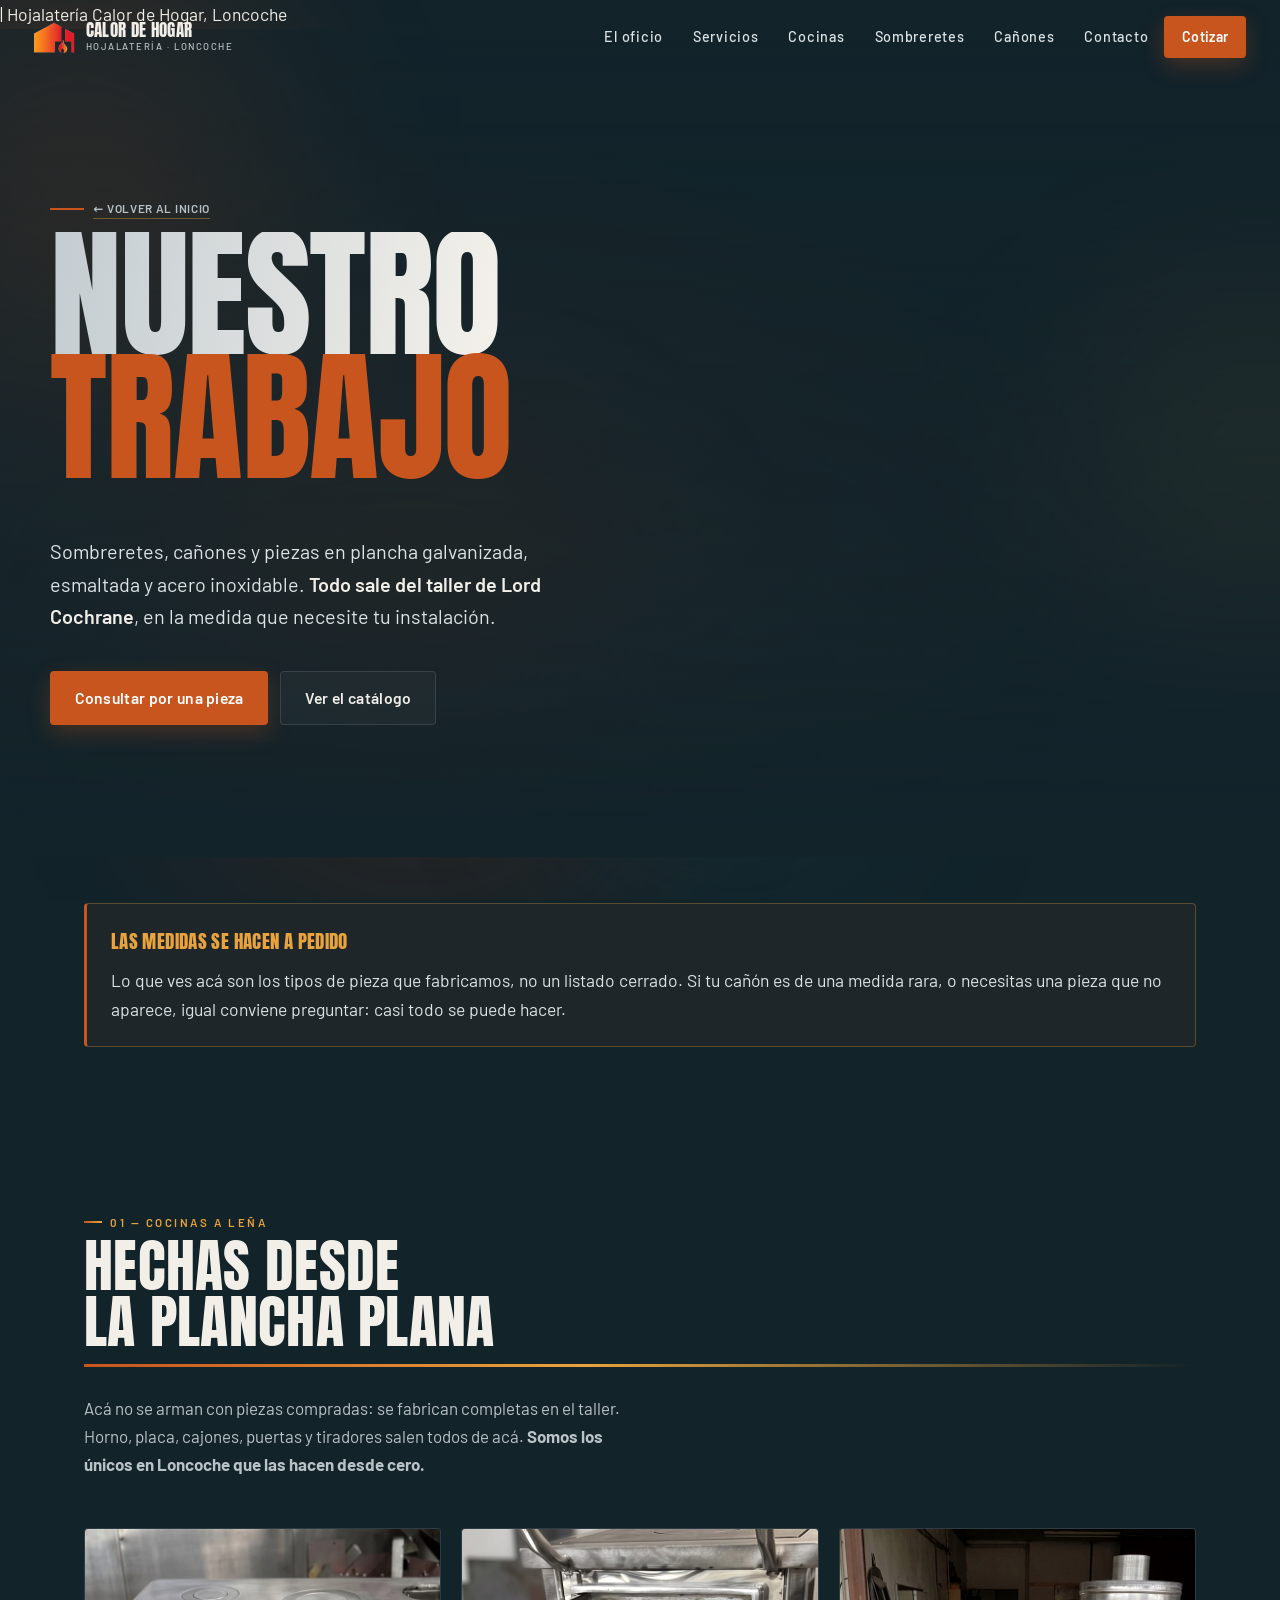
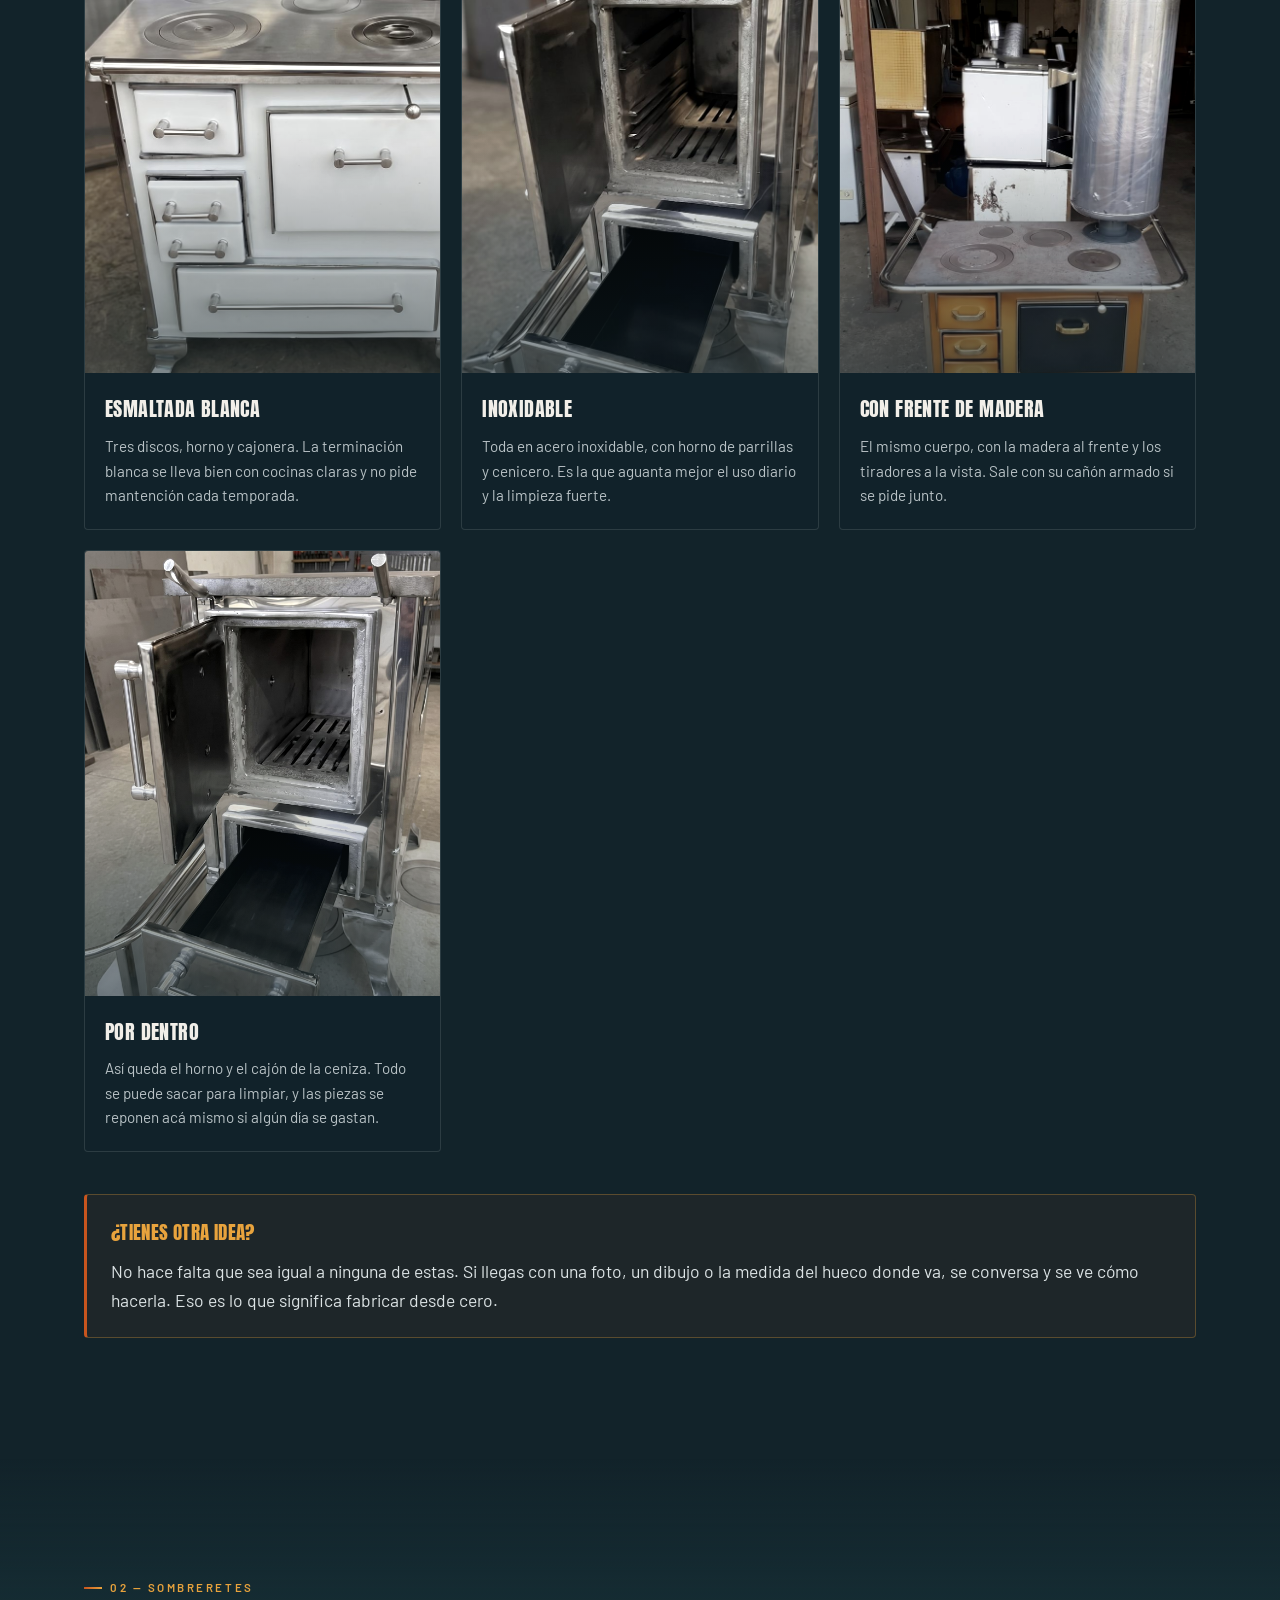
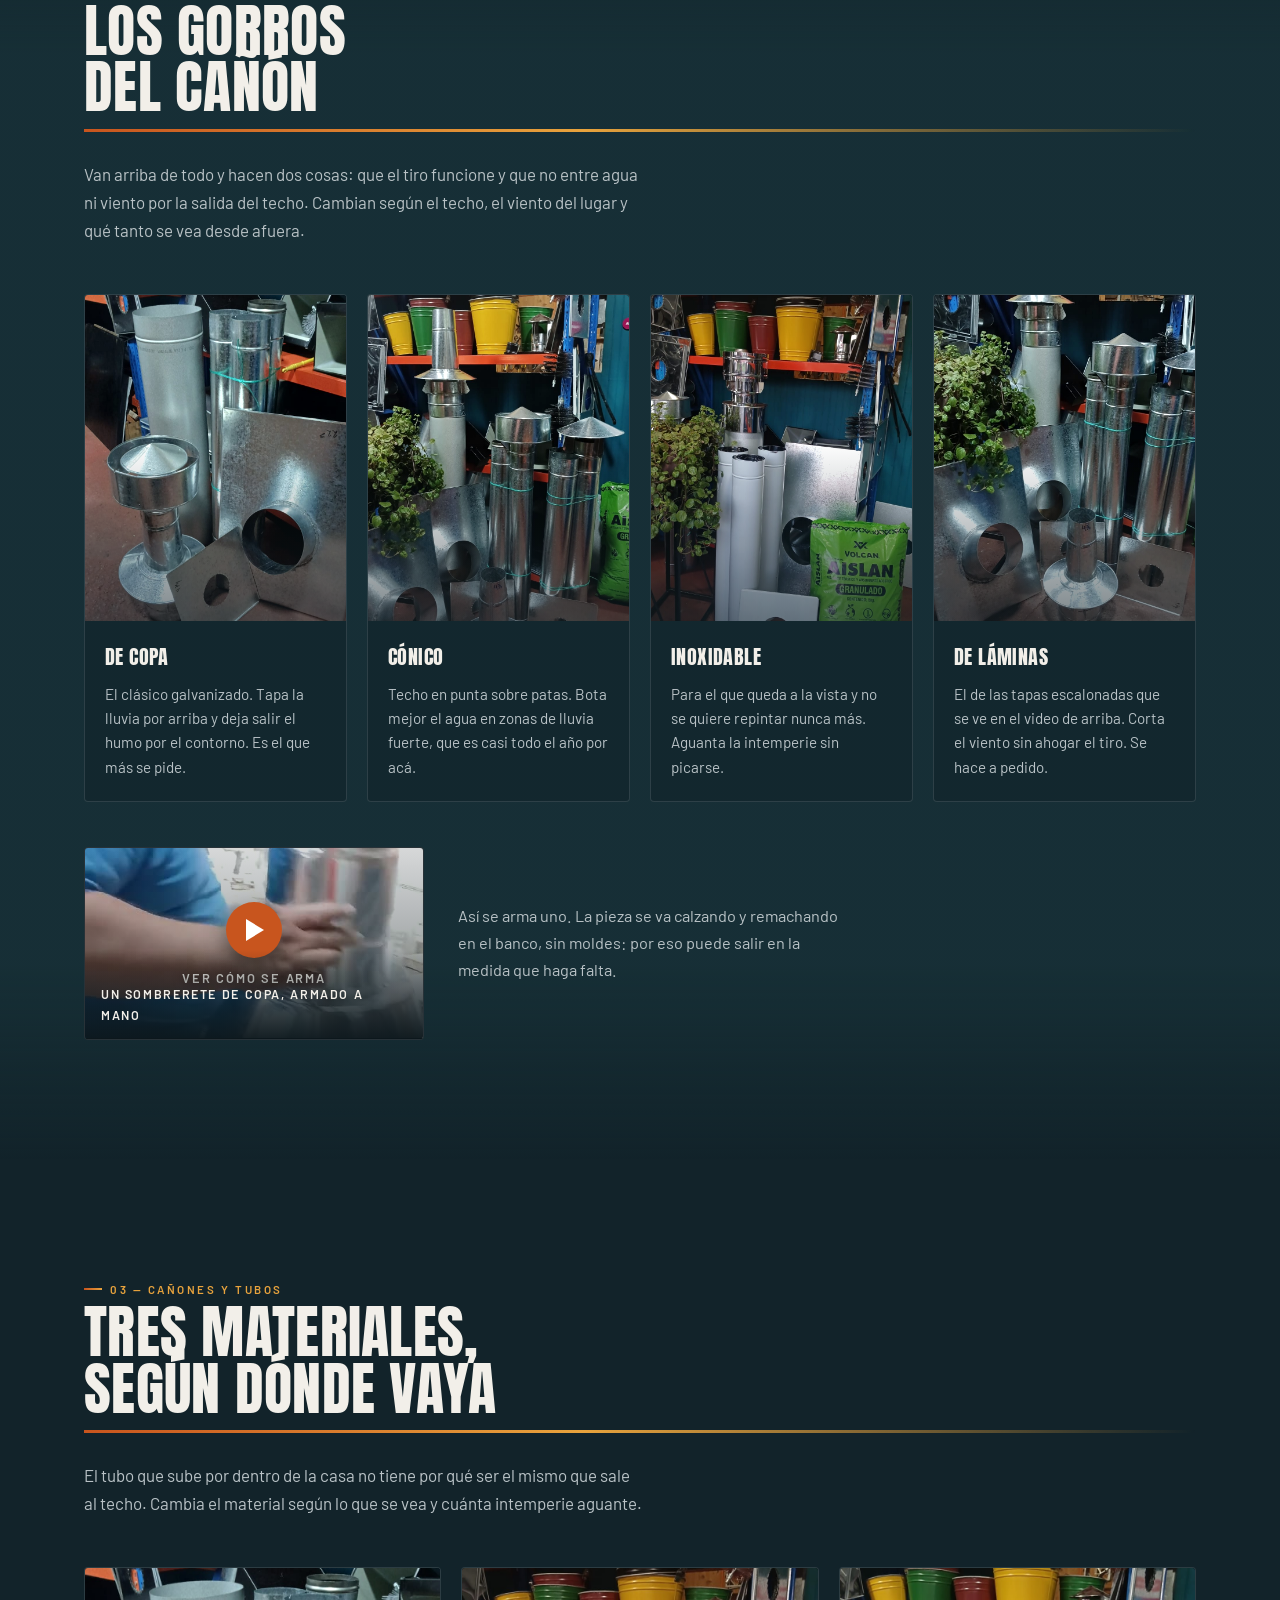
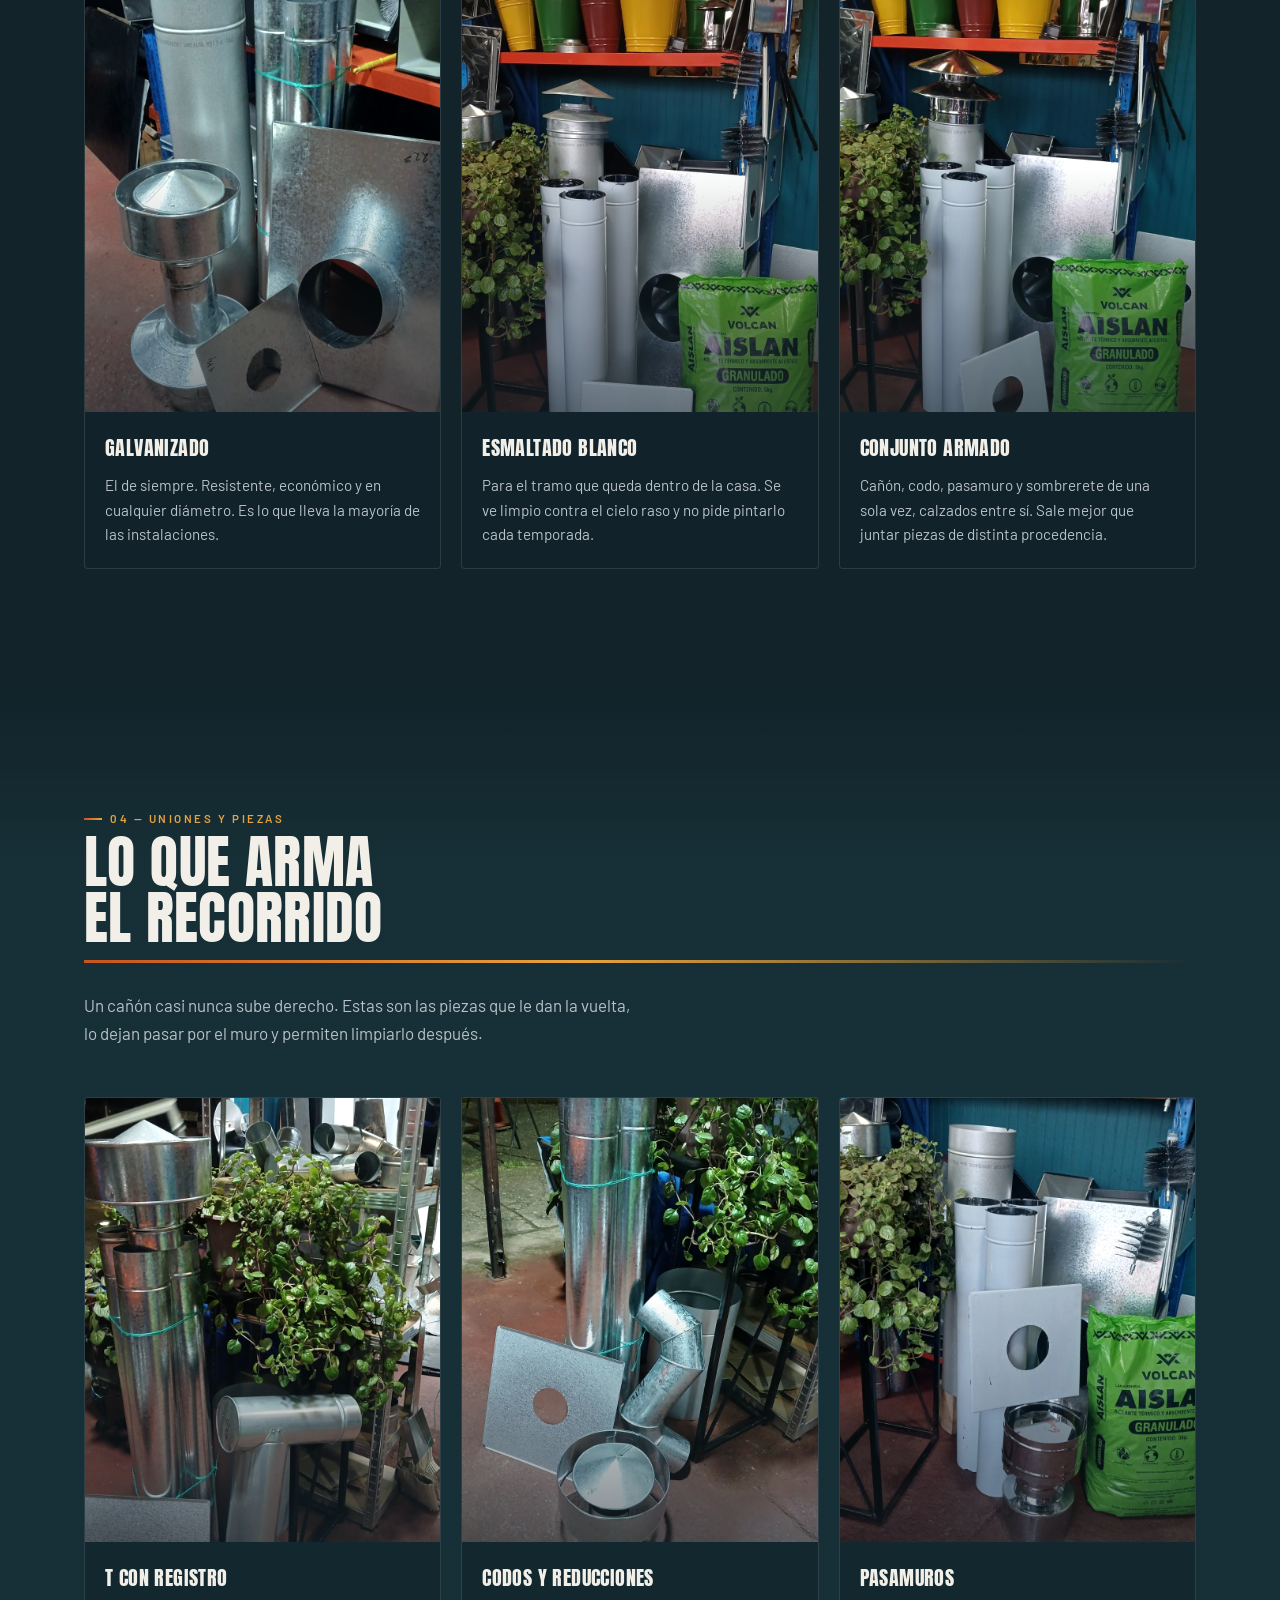
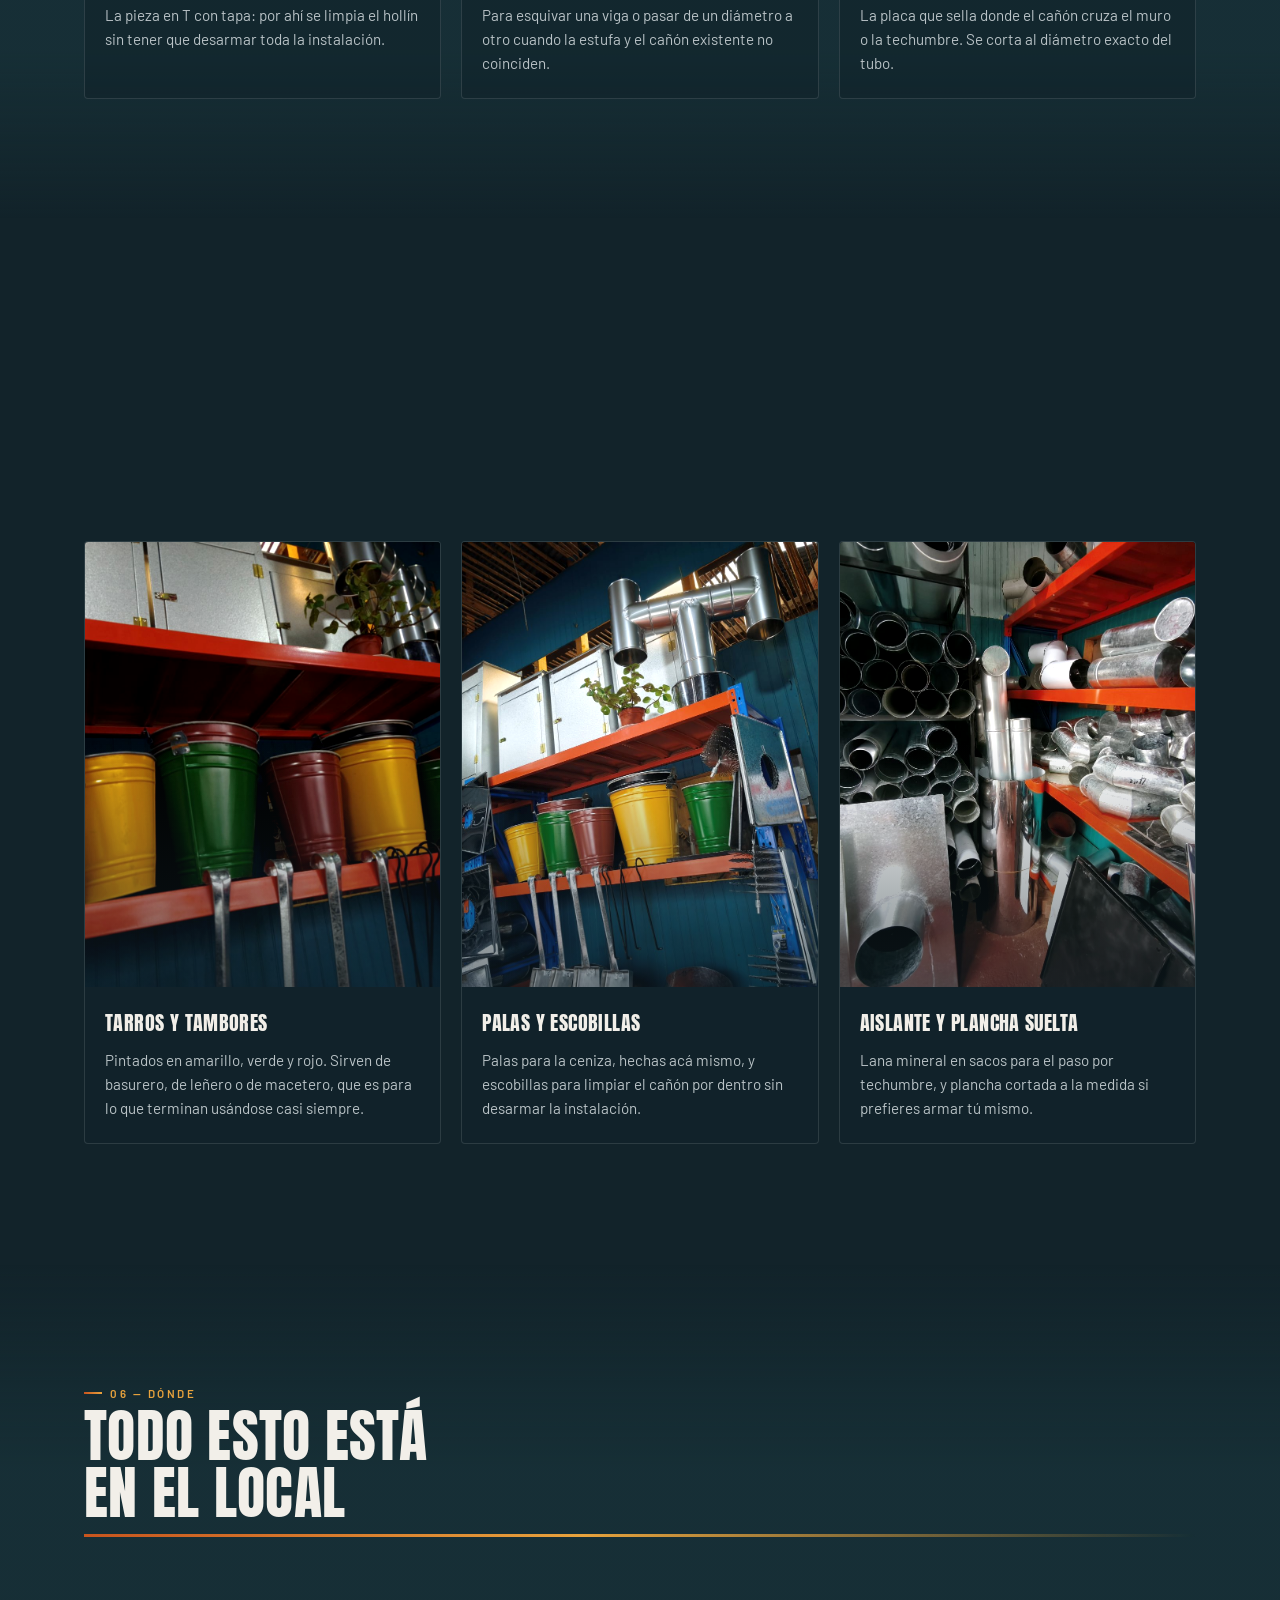
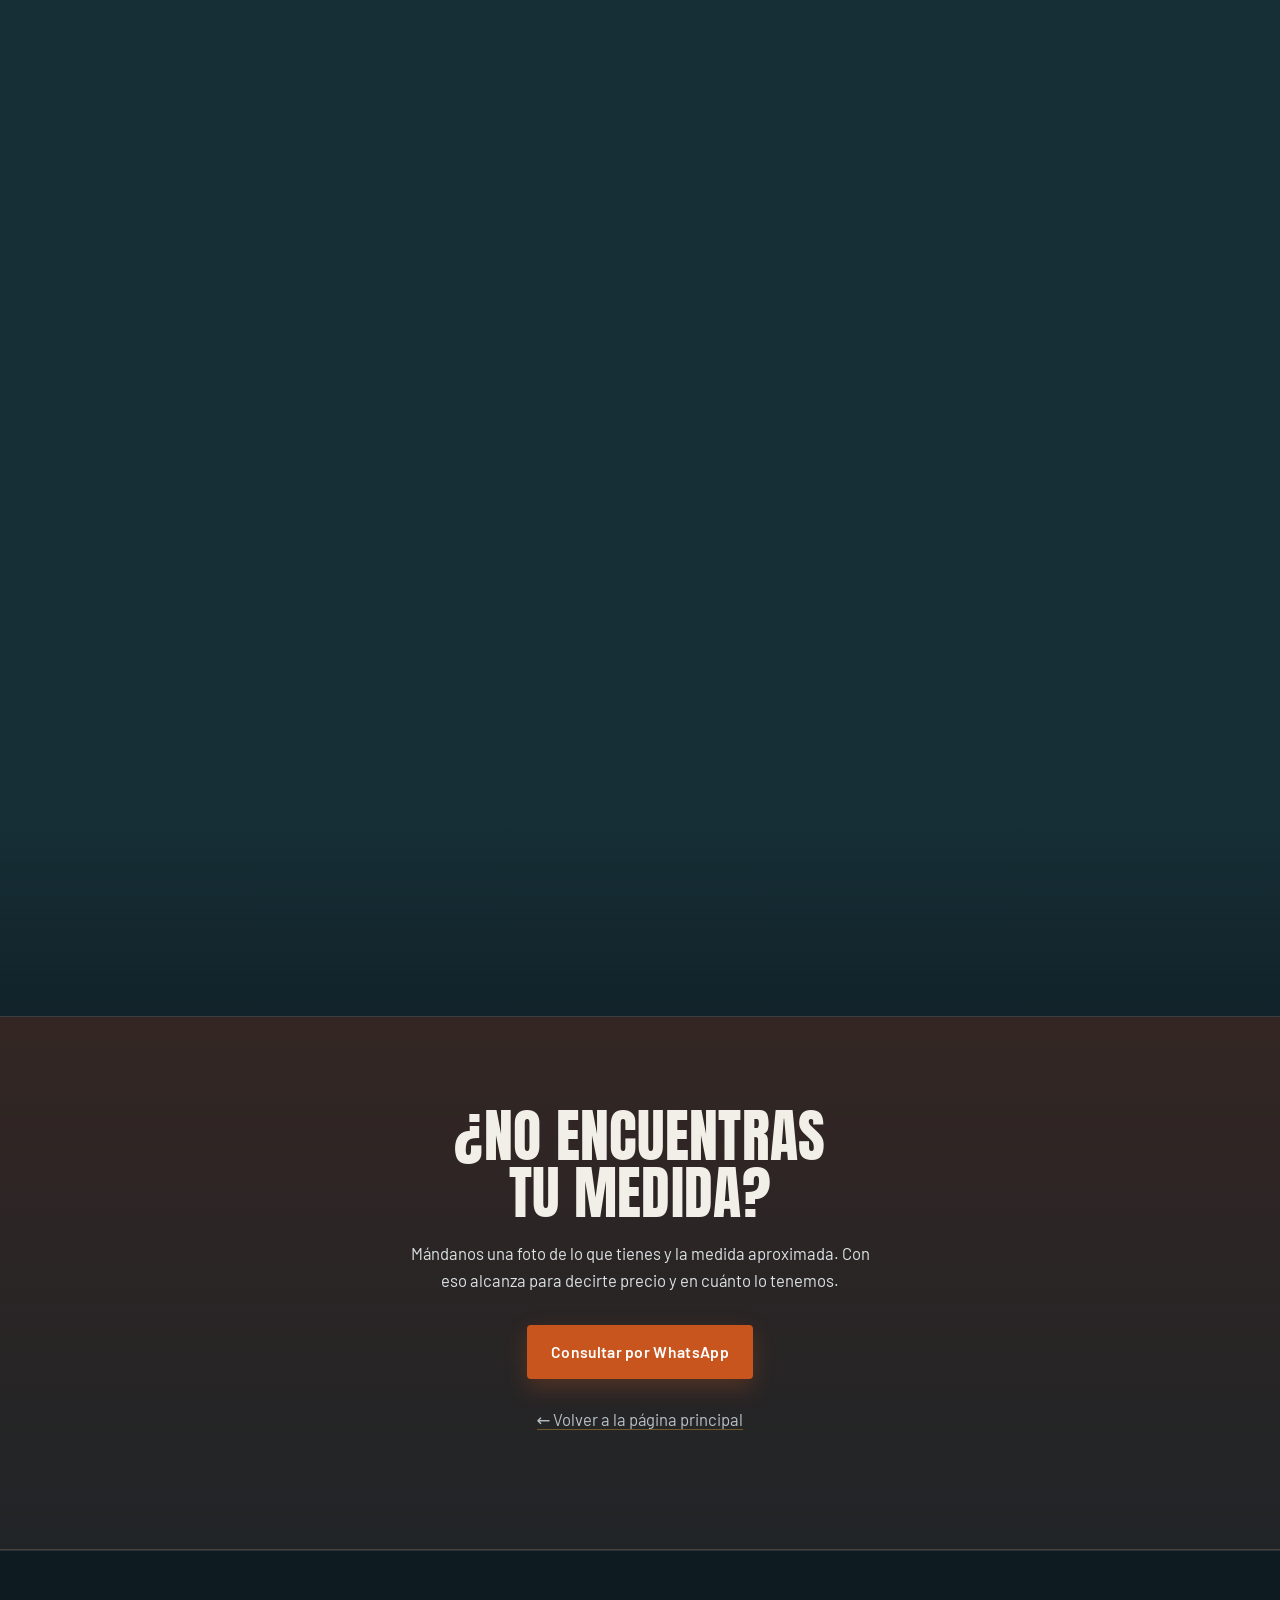
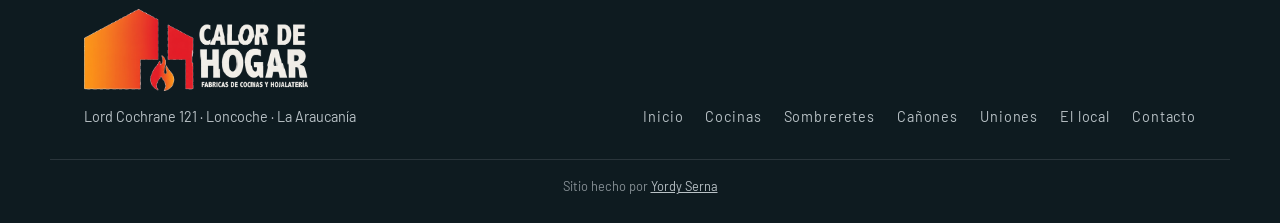
==== commit 0f1e1640: "Carga el WhatsApp real y suma las cocinas, la familia y el catalogo El numero ya esta en datos.js: l" ====
--- a/catalogo.html
+++ b/catalogo.html
@@ -3,15 +3,15 @@
 <head>
 <meta charset="utf-8">
 <meta name="viewport" content="width=device-width, initial-scale=1">
-<title>Catálogo — Sombreretes, cañones y piezas | Hojalatería Calor de Hogar, Loncoche</title>
-<meta name="description" content="Sombreretes cónicos, de copa, de láminas e inoxidables. Cañones galvanizados y esmaltados, codos, tés con registro, pasamuros y escobillas. Todo a medida en Loncoche.">
+<title>Catálogo — Cocinas a leña, sombreretes y cañones | Calor de Hogar, Loncoche</title>| Hojalatería Calor de Hogar, Loncoche</title>
+<meta name="description" content="Cocinas a leña fabricadas desde cero, únicos en Loncoche. Además sombreretes, cañones galvanizados y esmaltados, codos, tés con registro y pasamuros. Todo a medida.">
 <meta name="theme-color" content="#12232A">
 
 <meta property="og:type" content="website">
 <meta property="og:url" content="https://yordyserna.github.io/calor-del-hogar/catalogo.html">
 <meta property="og:title" content="Catálogo — Hojalatería Calor de Hogar, Loncoche">
-<meta property="og:description" content="Sombreretes, cañones, codos y piezas en plancha galvanizada, esmaltada e inoxidable. Cualquier medida, hecha en el taller.">
-<meta property="og:image" content="https://yordyserna.github.io/calor-del-hogar/images/cat-sombreretes-variedad.jpg">
+<meta property="og:description" content="Cocinas a leña hechas desde cero, sombreretes, cañones y piezas en plancha. Únicos en Loncoche fabricando cocinas completas.">
+<meta property="og:image" content="https://yordyserna.github.io/calor-del-hogar/images/cocina-blanca.jpg">
 <meta property="og:locale" content="es_CL">
 
 <link rel="icon" href="data:image/svg+xml,%3Csvg xmlns='http://www.w3.org/2000/svg' viewBox='0 0 32 32'%3E%3Crect width='32' height='32' fill='%2312232A'/%3E%3Cpath d='M16 4 29 14v14H3V14z' fill='%23C8551E'/%3E%3Cpath d='M16 15c2.5 2 3.5 3.4 3.5 5.2 0 2-1.6 3.6-3.5 3.6s-3.5-1.6-3.5-3.6c0-1.8 1-3.2 3.5-5.2z' fill='%23E8A33D'/%3E%3C/svg%3E">
@@ -22,7 +22,7 @@
 
 <!-- Misma hoja de estilos que la portada: la paleta y las fuentes son las
      mismas, y lo propio del catálogo va al final del archivo. -->
-<link rel="stylesheet" href="css/estilo.css?v=20260807b">
+<link rel="stylesheet" href="css/estilo.css?v=20260807c">
 </head>
 
 <body>
@@ -41,6 +41,7 @@
   <nav class="nav" aria-label="Principal">
     <a href="index.html#oficio">El oficio</a>
     <a href="index.html#servicios">Servicios</a>
+    <a href="#cocinas">Cocinas</a>
     <a href="#sombreretes">Sombreretes</a>
     <a href="#canones">Cañones</a>
     <a href="index.html#contacto">Contacto</a>
@@ -55,6 +56,7 @@
 </header>
 
 <nav class="nav-movil" id="nav-movil" aria-label="Principal móvil">
+  <a href="#cocinas">Cocinas a leña</a>
   <a href="#sombreretes">Sombreretes</a>
   <a href="#canones">Cañones y tubos</a>
   <a href="#uniones">Uniones y piezas</a>
@@ -102,7 +104,7 @@
          data-wa data-wa-msg="Hola, vi el catálogo y quiero consultar por una pieza. Les cuento qué necesito:">
         Consultar por una pieza
       </a>
-      <a class="btn btn--linea" href="#sombreretes">Ver el catálogo</a>
+      <a class="btn btn--linea" href="#cocinas">Ver el catálogo</a>
     </div>
   </div>
 </section>
@@ -130,11 +132,87 @@
 
 
 <!-- ============================================================
+     COCINAS A LEÑA — abre el catálogo porque es lo que nadie más
+     hace en la zona, y lo que la familia pidió destacar.
+     ============================================================ -->
+<section class="seccion catalogo" id="cocinas">
+  <div class="contenedor">
+    <p class="etiqueta rev">01 — Cocinas a leña</p>
+    <h2 class="titulo rev t-filo">Hechas desde<br>la plancha plana</h2>
+    <p class="entrada rev">
+      Acá no se arman con piezas compradas: se fabrican completas en el taller.
+      Horno, placa, cajones, puertas y tiradores salen todos de acá.
+      <strong>Somos los únicos en Loncoche que las hacen desde cero.</strong>
+    </p>
+
+    <ul class="fichas">
+      <li class="ficha rev">
+        <figure class="ficha__foto">
+          <img src="images/cocina-blanca.jpg" width="1400" height="913" loading="lazy"
+               alt="Cocina a leña esmaltada blanca con tres discos, horno y cajonera">
+        </figure>
+        <div class="ficha__txt">
+          <h3>Esmaltada blanca</h3>
+          <p>Tres discos, horno y cajonera. La terminación blanca se lleva bien con
+             cocinas claras y no pide mantención cada temporada.</p>
+        </div>
+      </li>
+
+      <li class="ficha rev">
+        <figure class="ficha__foto">
+          <img src="images/cocina-inox-horno.jpg" width="1400" height="913" loading="lazy"
+               alt="Cocina a leña de acero inoxidable con el horno abierto mostrando las parrillas">
+        </figure>
+        <div class="ficha__txt">
+          <h3>Inoxidable</h3>
+          <p>Toda en acero inoxidable, con horno de parrillas y cenicero. Es la que
+             aguanta mejor el uso diario y la limpieza fuerte.</p>
+        </div>
+      </li>
+
+      <li class="ficha rev">
+        <figure class="ficha__foto">
+          <img src="images/cocina-madera.jpg" width="1400" height="913" loading="lazy"
+               alt="Cocina a leña con frente de madera y su cañón montado">
+        </figure>
+        <div class="ficha__txt">
+          <h3>Con frente de madera</h3>
+          <p>El mismo cuerpo, con la madera al frente y los tiradores a la vista.
+             Sale con su cañón armado si se pide junto.</p>
+        </div>
+      </li>
+
+      <li class="ficha rev">
+        <figure class="ficha__foto">
+          <img src="images/cocina-inox-abierta.jpg" width="1400" height="1624" loading="lazy"
+               alt="Cocina a leña de acero inoxidable con horno y cajón cenicero abiertos">
+        </figure>
+        <div class="ficha__txt">
+          <h3>Por dentro</h3>
+          <p>Así queda el horno y el cajón de la ceniza. Todo se puede sacar para
+             limpiar, y las piezas se reponen acá mismo si algún día se gastan.</p>
+        </div>
+      </li>
+    </ul>
+
+    <div class="aviso__caja rev" style="margin-top:2.4em">
+      <p class="aviso__titulo">¿Tienes otra idea?</p>
+      <p>
+        No hace falta que sea igual a ninguna de estas. Si llegas con una foto, un
+        dibujo o la medida del hueco donde va, se conversa y se ve cómo hacerla.
+        Eso es lo que significa fabricar desde cero.
+      </p>
+    </div>
+  </div>
+</section>
+
+
+<!-- ============================================================
      SOMBRERETES
      ============================================================ -->
-<section class="seccion catalogo" id="sombreretes">
+<section class="seccion catalogo catalogo--alt" id="sombreretes">
   <div class="contenedor">
-    <p class="etiqueta rev">01 — Sombreretes</p>
+    <p class="etiqueta rev">02 — Sombreretes</p>
     <h2 class="titulo rev t-filo">Los gorros<br>del cañón</h2>
     <p class="entrada rev">
       Van arriba de todo y hacen dos cosas: que el tiro funcione y que no entre
@@ -218,9 +296,9 @@
 <!-- ============================================================
      CAÑONES Y TUBOS
      ============================================================ -->
-<section class="seccion catalogo catalogo--alt" id="canones">
+<section class="seccion catalogo" id="canones">
   <div class="contenedor">
-    <p class="etiqueta rev">02 — Cañones y tubos</p>
+    <p class="etiqueta rev">03 — Cañones y tubos</p>
     <h2 class="titulo rev t-filo">Tres materiales,<br>según dónde vaya</h2>
     <p class="entrada rev">
       El tubo que sube por dentro de la casa no tiene por qué ser el mismo que sale
@@ -271,9 +349,9 @@
 <!-- ============================================================
      UNIONES Y PIEZAS
      ============================================================ -->
-<section class="seccion catalogo" id="uniones">
+<section class="seccion catalogo catalogo--alt" id="uniones">
   <div class="contenedor">
-    <p class="etiqueta rev">03 — Uniones y piezas</p>
+    <p class="etiqueta rev">04 — Uniones y piezas</p>
     <h2 class="titulo rev t-filo">Lo que arma<br>el recorrido</h2>
     <p class="entrada rev">
       Un cañón casi nunca sube derecho. Estas son las piezas que le dan la vuelta,
@@ -324,9 +402,9 @@
 <!-- ============================================================
      ACCESORIOS
      ============================================================ -->
-<section class="seccion catalogo catalogo--alt" id="accesorios">
+<section class="seccion catalogo" id="accesorios">
   <div class="contenedor">
-    <p class="etiqueta rev">04 — Accesorios</p>
+    <p class="etiqueta rev">05 — Accesorios</p>
     <h2 class="titulo rev t-filo">Lo que se lleva<br>en la misma vuelta</h2>
 
     <ul class="fichas">
@@ -375,9 +453,9 @@
      Cierra el catálogo mostrando dónde se compra. Aprovecha las
      fotos del local que no estaban usándose en ninguna parte.
      ============================================================ -->
-<section class="seccion catalogo" id="local">
+<section class="seccion catalogo catalogo--alt" id="local">
   <div class="contenedor">
-    <p class="etiqueta rev">05 — Dónde</p>
+    <p class="etiqueta rev">06 — Dónde</p>
     <h2 class="titulo rev t-filo">Todo esto está<br>en el local</h2>
     <p class="entrada rev">
       Lo que ves en el catálogo no es un depósito lejano: está a la vista en
@@ -487,6 +565,7 @@
 
     <nav class="pie__nav" aria-label="Pie">
       <a href="index.html">Inicio</a>
+      <a href="#cocinas">Cocinas</a>
       <a href="#sombreretes">Sombreretes</a>
       <a href="#canones">Cañones</a>
       <a href="#uniones">Uniones</a>
@@ -522,7 +601,7 @@
   <button class="visor__nav visor__nav--sig" id="visor-sig" aria-label="Siguiente">&#8250;</button>
 </div>
 
-<script src="js/datos.js?v=20260807b"></script>
-<script src="js/main.js?v=20260807b"></script>
+<script src="js/datos.js?v=20260807c"></script>
+<script src="js/main.js?v=20260807c"></script>
 </body>
 </html>
--- a/css/estilo.css
+++ b/css/estilo.css
@@ -1568,6 +1568,160 @@
 
   .galeria__item img{ transition:filter var(--t-rapida); }
   .galeria__item:hover img{ transform:none; }
+}
+
+
+/* ============================================================
+   COCINAS A LEÑA
+   La primera foto manda: ocupa dos columnas y el doble de alto,
+   porque una cocina terminada es lo que cierra la venta.
+   ============================================================ */
+
+.cocinas__intro{ max-width:62ch; margin-top:.4em; }
+.cocinas__intro p{ color:#DCE3E5; font-size:1.06rem; }
+
+/* el dato que la familia pidió destacar */
+.cocinas__unico{
+  border-left:3px solid var(--oxido);
+  padding:14px 0 14px 16px;
+  background:linear-gradient(to right, rgba(200,85,30,.12), transparent 80%);
+  border-radius:0 var(--radio) var(--radio) 0;
+}
+.cocinas__unico strong{
+  display:block;
+  font-family:"Anton",sans-serif;
+  font-weight:400;
+  font-size:1.2rem;
+  text-transform:uppercase;
+  letter-spacing:.02em;
+  color:var(--ambar);
+  margin-bottom:.3em;
+}
+
+.cocinas__grid{
+  list-style:none; margin:2.6em 0 0; padding:0;
+  display:grid; gap:14px;
+}
+.cocina figure{
+  margin:0;
+  position:relative;
+  overflow:hidden;
+  border-radius:var(--radio);
+  background:#0C171C;
+  border:1px solid var(--borde);
+  height:100%;
+}
+.cocina img{
+  width:100%; height:100%;
+  aspect-ratio:4/3;
+  object-fit:cover;
+  filter:saturate(.9) contrast(1.04) brightness(1.03);
+  transition:transform .8s cubic-bezier(.22,.61,.36,1);
+}
+.cocina:hover img{ transform:scale(1.05); }
+.cocina figcaption{
+  position:absolute; left:0; right:0; bottom:0;
+  padding:34px 16px 13px;
+  font-size:.86rem;
+  font-weight:600;
+  letter-spacing:.04em;
+  background:linear-gradient(to top, rgba(12,23,28,.94), transparent);
+  pointer-events:none;
+}
+
+.cocinas__pie{
+  margin-top:2.4em;
+  display:grid; gap:18px;
+  align-items:center;
+  border-top:1px solid var(--borde);
+  padding-top:2em;
+}
+.cocinas__pie p{ margin:0; color:var(--zinc); font-size:1.02rem; max-width:56ch; }
+.cocinas__pie strong{ color:var(--cal); }
+.cocinas__pie .btn{ justify-self:start; }
+
+.js .cocina:nth-child(2){ transition-delay:.07s; }
+.js .cocina:nth-child(3){ transition-delay:.14s; }
+.js .cocina:nth-child(4){ transition-delay:.21s; }
+.js .cocina:nth-child(5){ transition-delay:.28s; }
+
+@media (min-width:700px){
+  .cocinas__grid{ grid-template-columns:repeat(3,1fr); }
+  /* la esmaltada blanca es la mejor foto: manda sobre las demás */
+  .cocina:first-child{ grid-column:span 2; grid-row:span 2; }
+  .cocina:first-child img{ aspect-ratio:auto; }
+  .cocinas__pie{ grid-template-columns:1fr auto; gap:30px; }
+  .cocinas__pie .btn{ justify-self:end; }
+}
+
+
+/* ============================================================
+   QUIÉNES SOMOS
+   Tres retratos del negocio: el maestro, el hijo y el cartel de
+   la entrada. Van del mismo tamaño, sin jerarquía entre ellos,
+   porque las tres cosas pesan lo mismo para la familia.
+   ============================================================ */
+
+.somos{
+  background:linear-gradient(to bottom, transparent, rgba(27,59,66,.5) 15%, rgba(27,59,66,.5) 85%, transparent);
+}
+
+.somos__grid{
+  list-style:none; margin:2.8em 0 0; padding:0;
+  display:grid; gap:20px;
+}
+
+.somos__item figure{
+  margin:0;
+  height:100%;
+  display:flex; flex-direction:column;
+  background:rgba(18,35,42,.6);
+  border:1px solid var(--borde);
+  border-radius:var(--radio);
+  overflow:hidden;
+  transition:border-color var(--t-rapida), transform var(--t-rapida);
+}
+.somos__item:hover figure{
+  border-color:rgba(232,163,61,.4);
+  transform:translateY(-3px);
+}
+.somos__item img{
+  width:100%;
+  aspect-ratio:4/3;
+  object-fit:cover;
+  filter:saturate(.9) contrast(1.04) brightness(1.02);
+}
+/* el cartel es un cuadro colgado: se encuadra hacia arriba */
+.somos__item:last-child img{ object-position:center 38%; }
+
+.somos__item figcaption{
+  padding:18px 20px 22px;
+  display:flex; flex-direction:column; gap:.5em;
+}
+.somos__item figcaption strong{
+  font-family:"Anton",sans-serif;
+  font-weight:400;
+  font-size:1.14rem;
+  text-transform:uppercase;
+  letter-spacing:.02em;
+  color:var(--cal);
+}
+.somos__item figcaption span{ color:var(--zinc); font-size:.95rem; line-height:1.6; }
+
+.somos__cierre{
+  margin:2.4em auto 0;
+  max-width:60ch;
+  text-align:center;
+  font-size:1.06rem;
+  color:#DCE3E5;
+}
+.somos__cierre strong{ color:var(--ambar); font-weight:600; }
+
+.js .somos__item:nth-child(2){ transition-delay:.08s; }
+.js .somos__item:nth-child(3){ transition-delay:.16s; }
+
+@media (min-width:760px){
+  .somos__grid{ grid-template-columns:repeat(3,1fr); }
 }
 
 
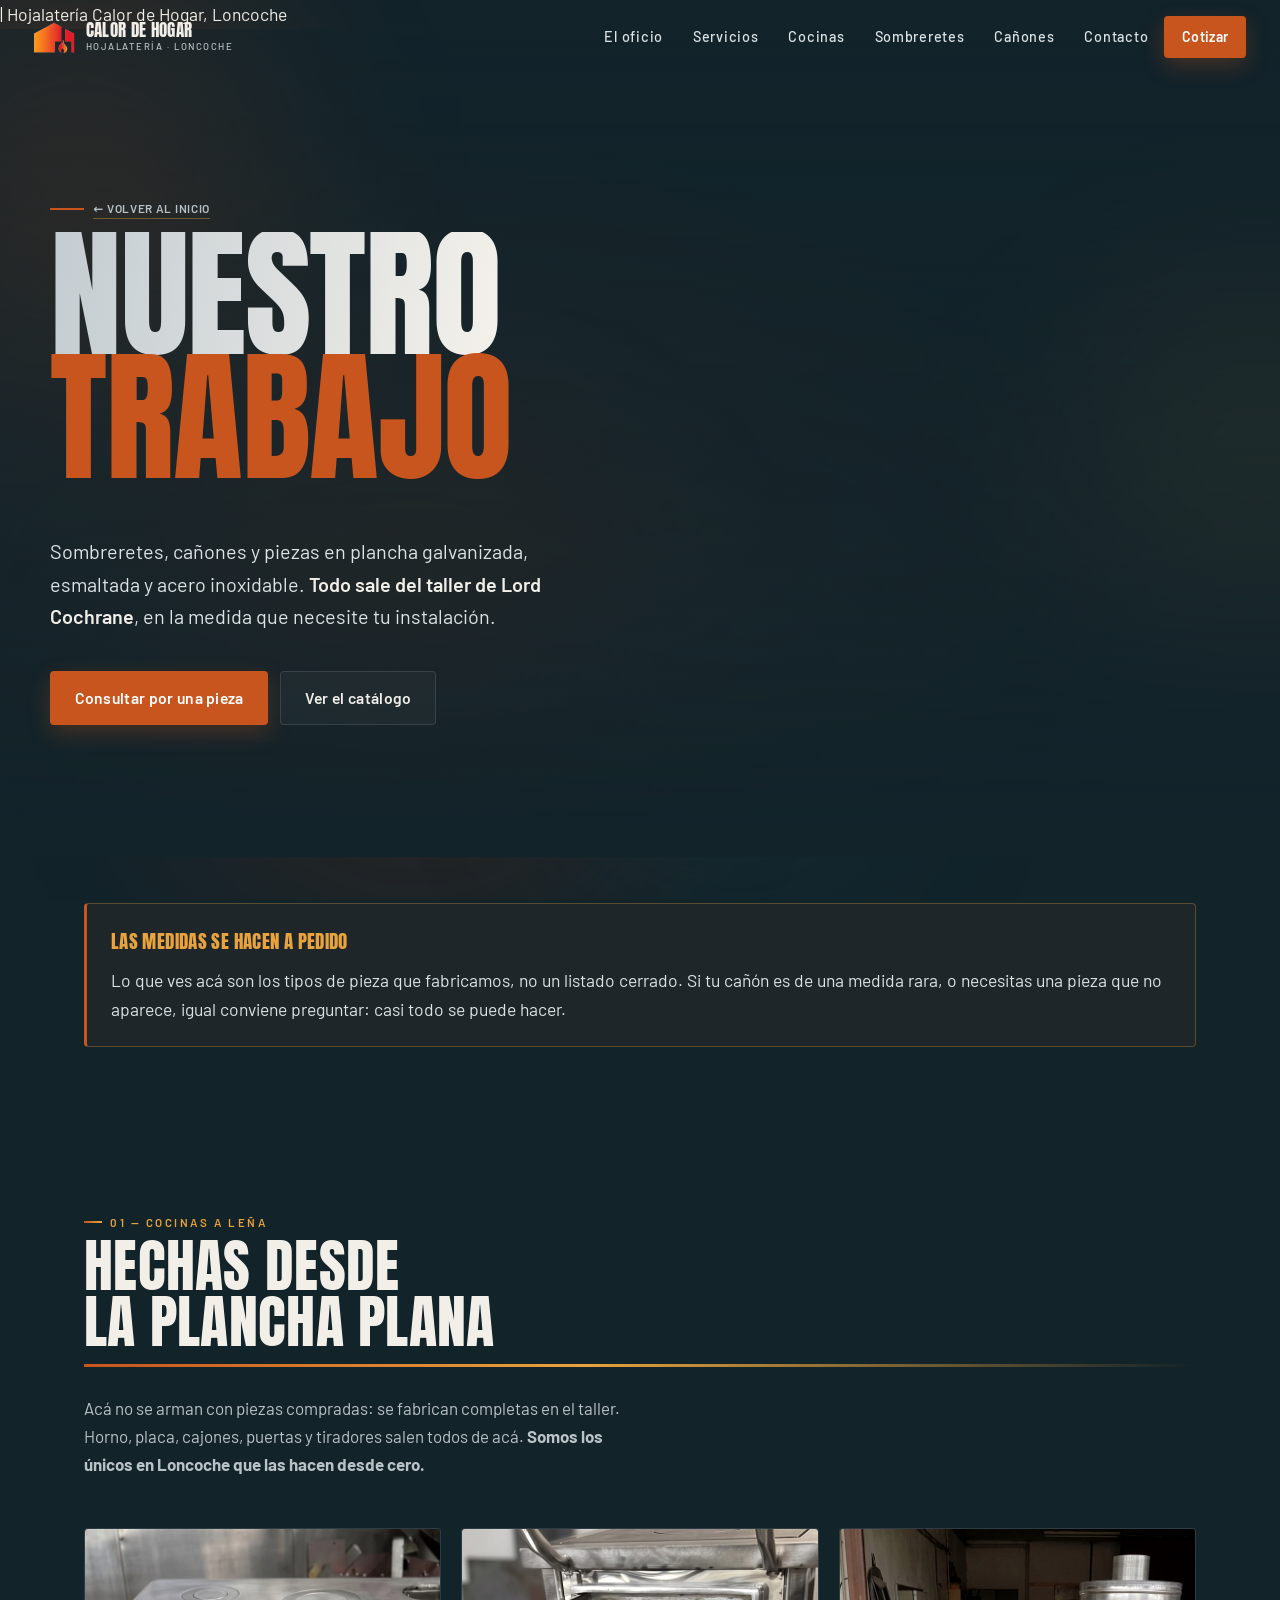
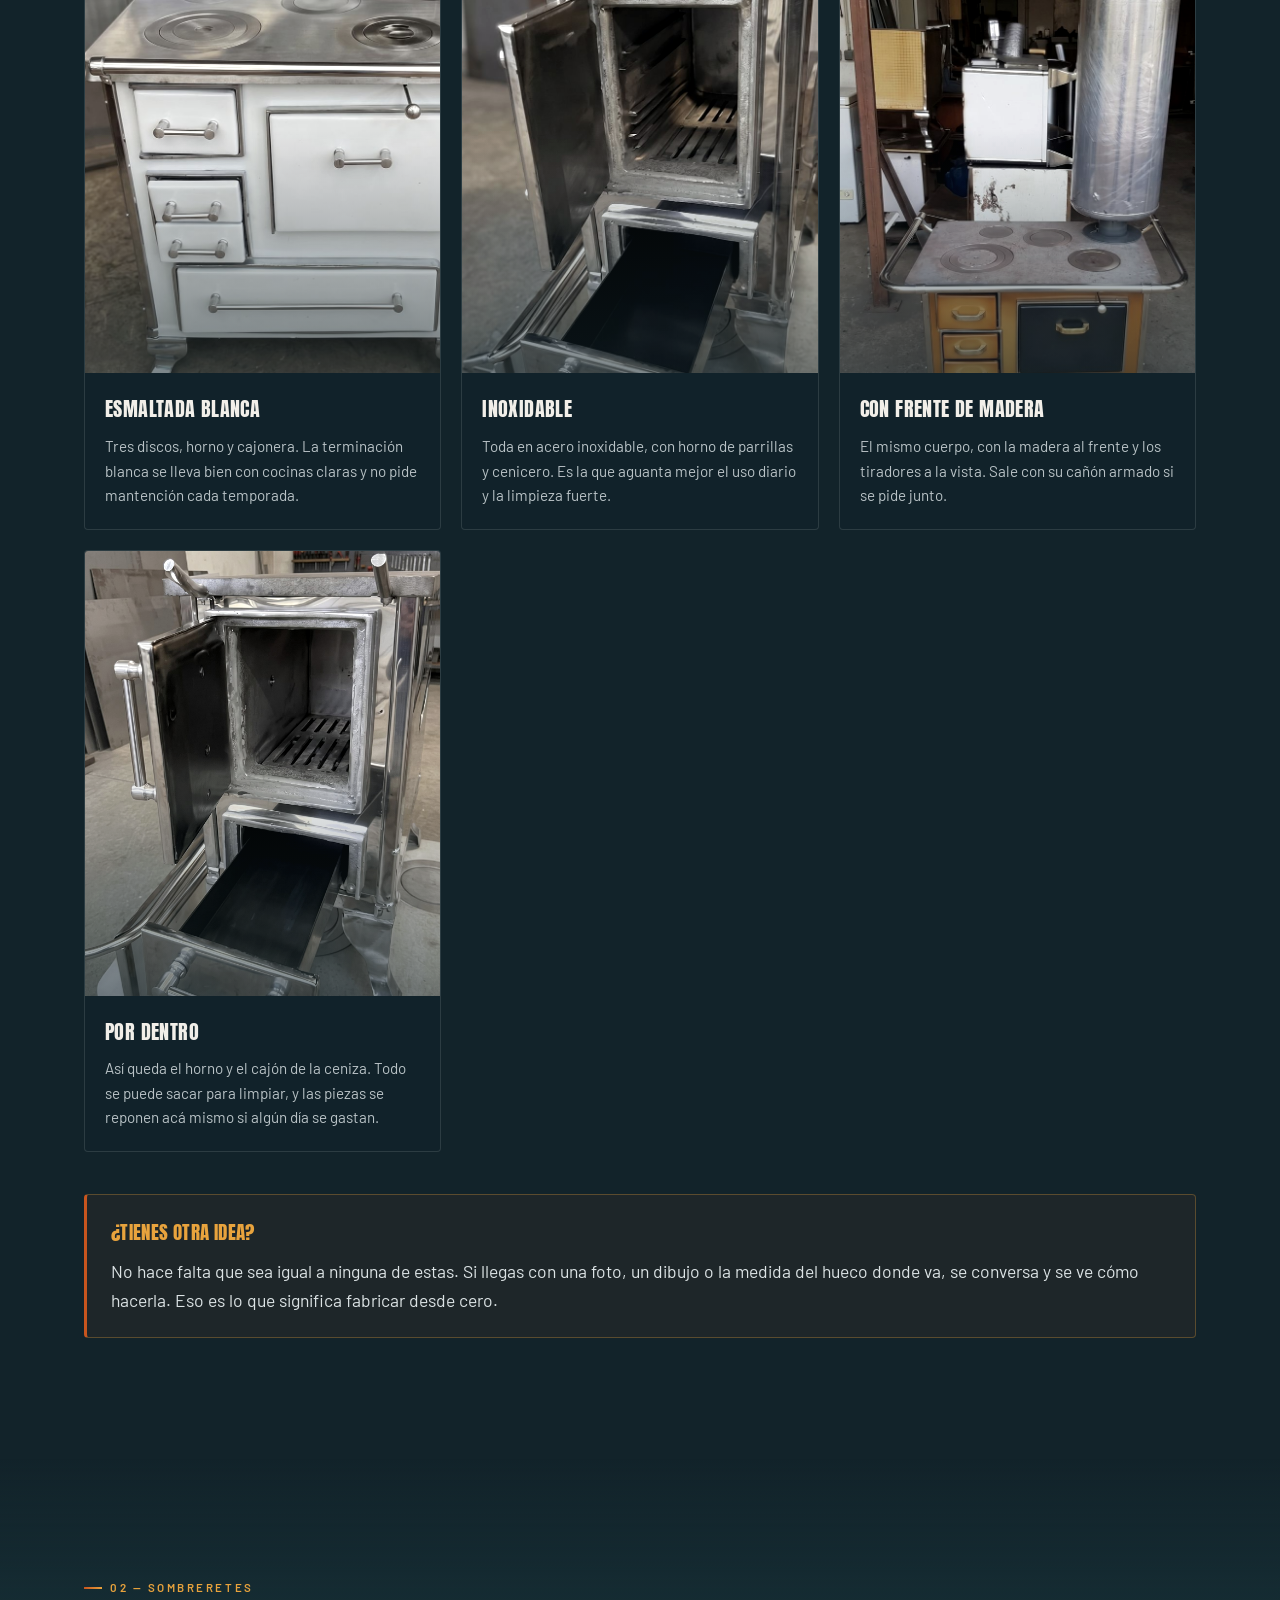
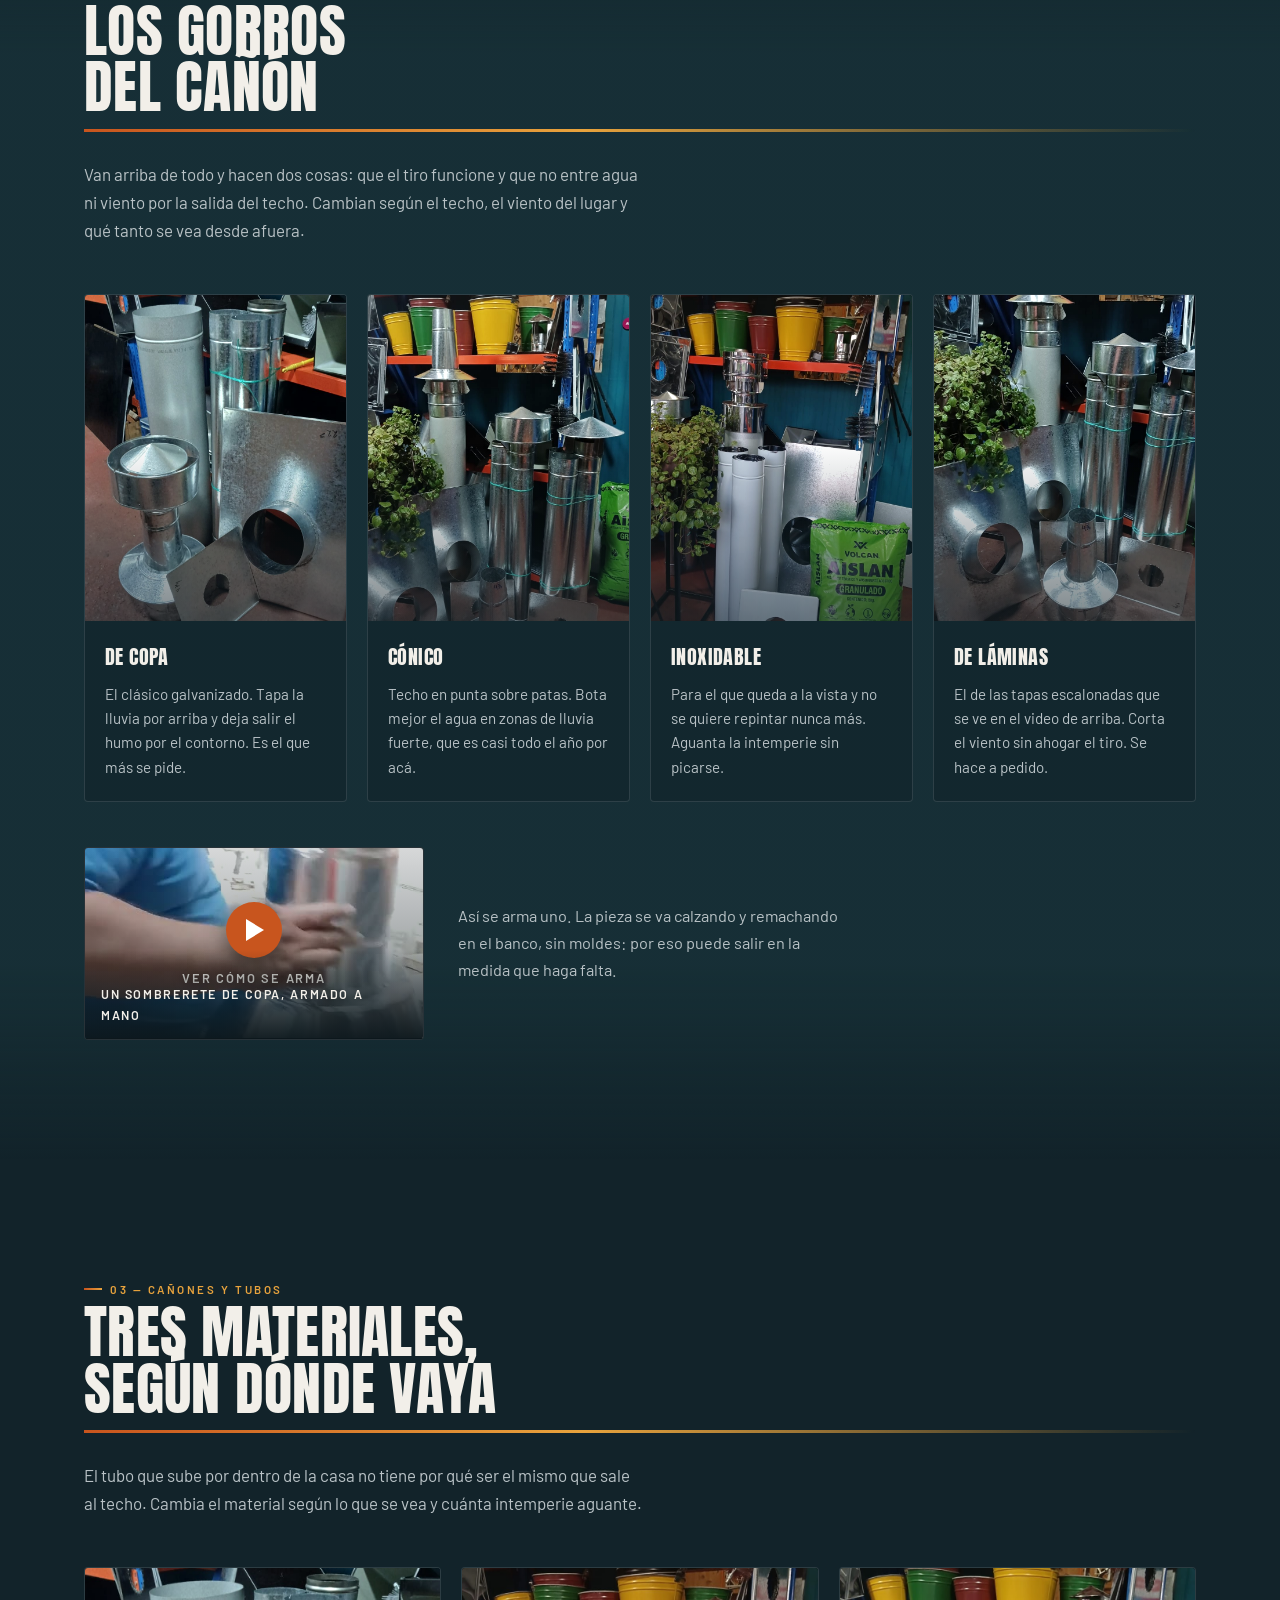
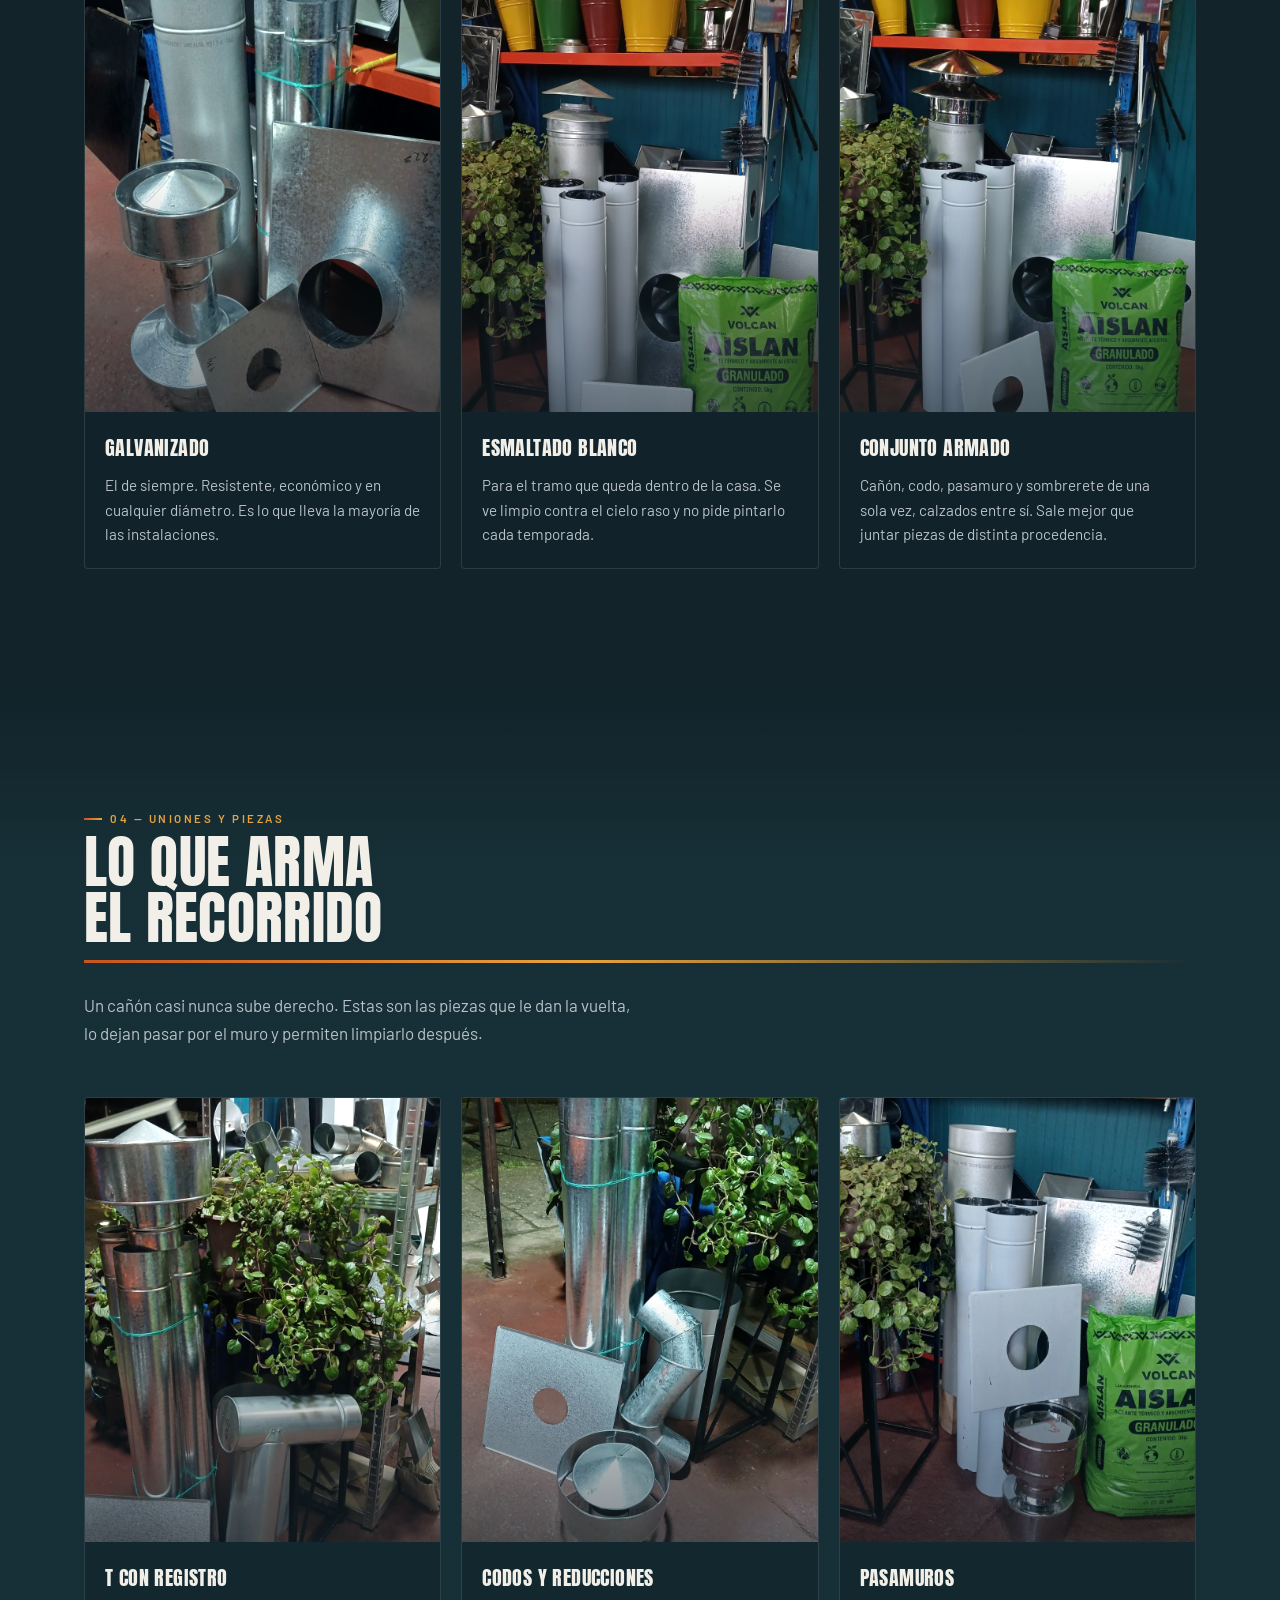
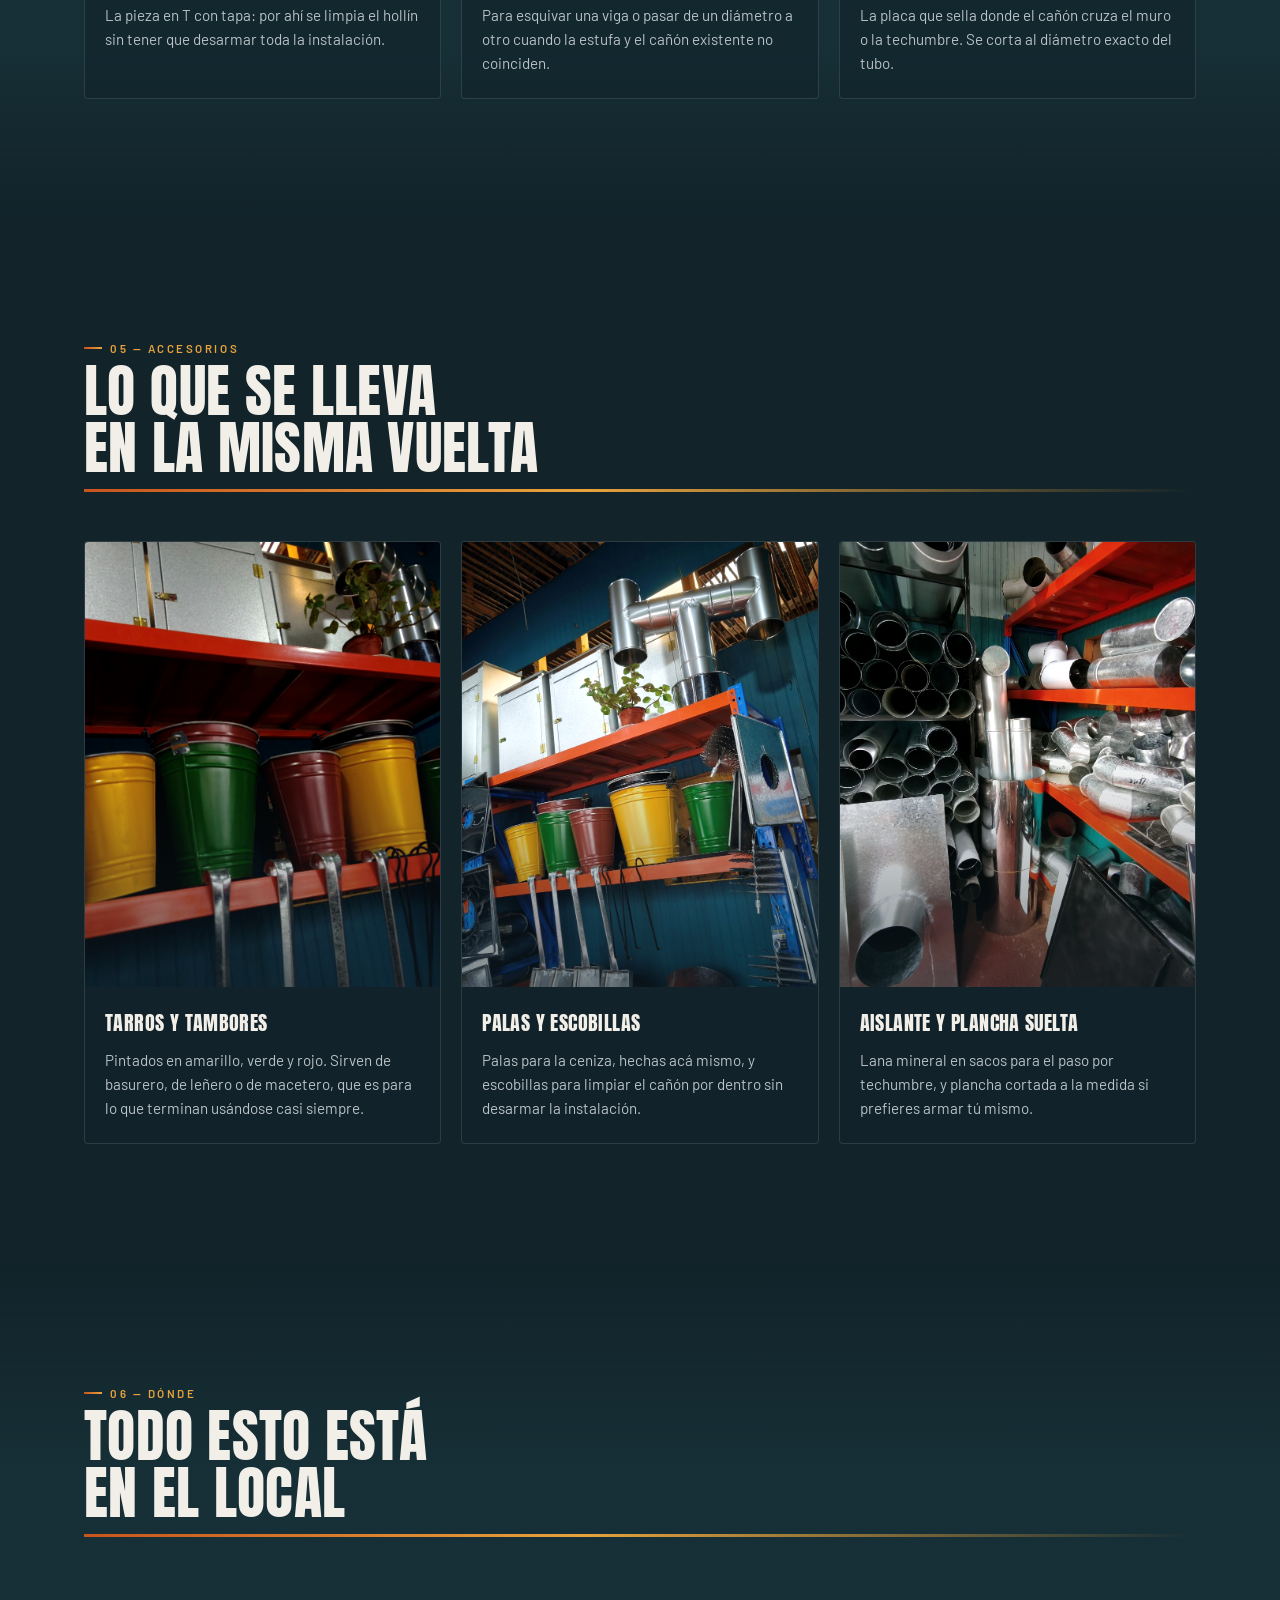
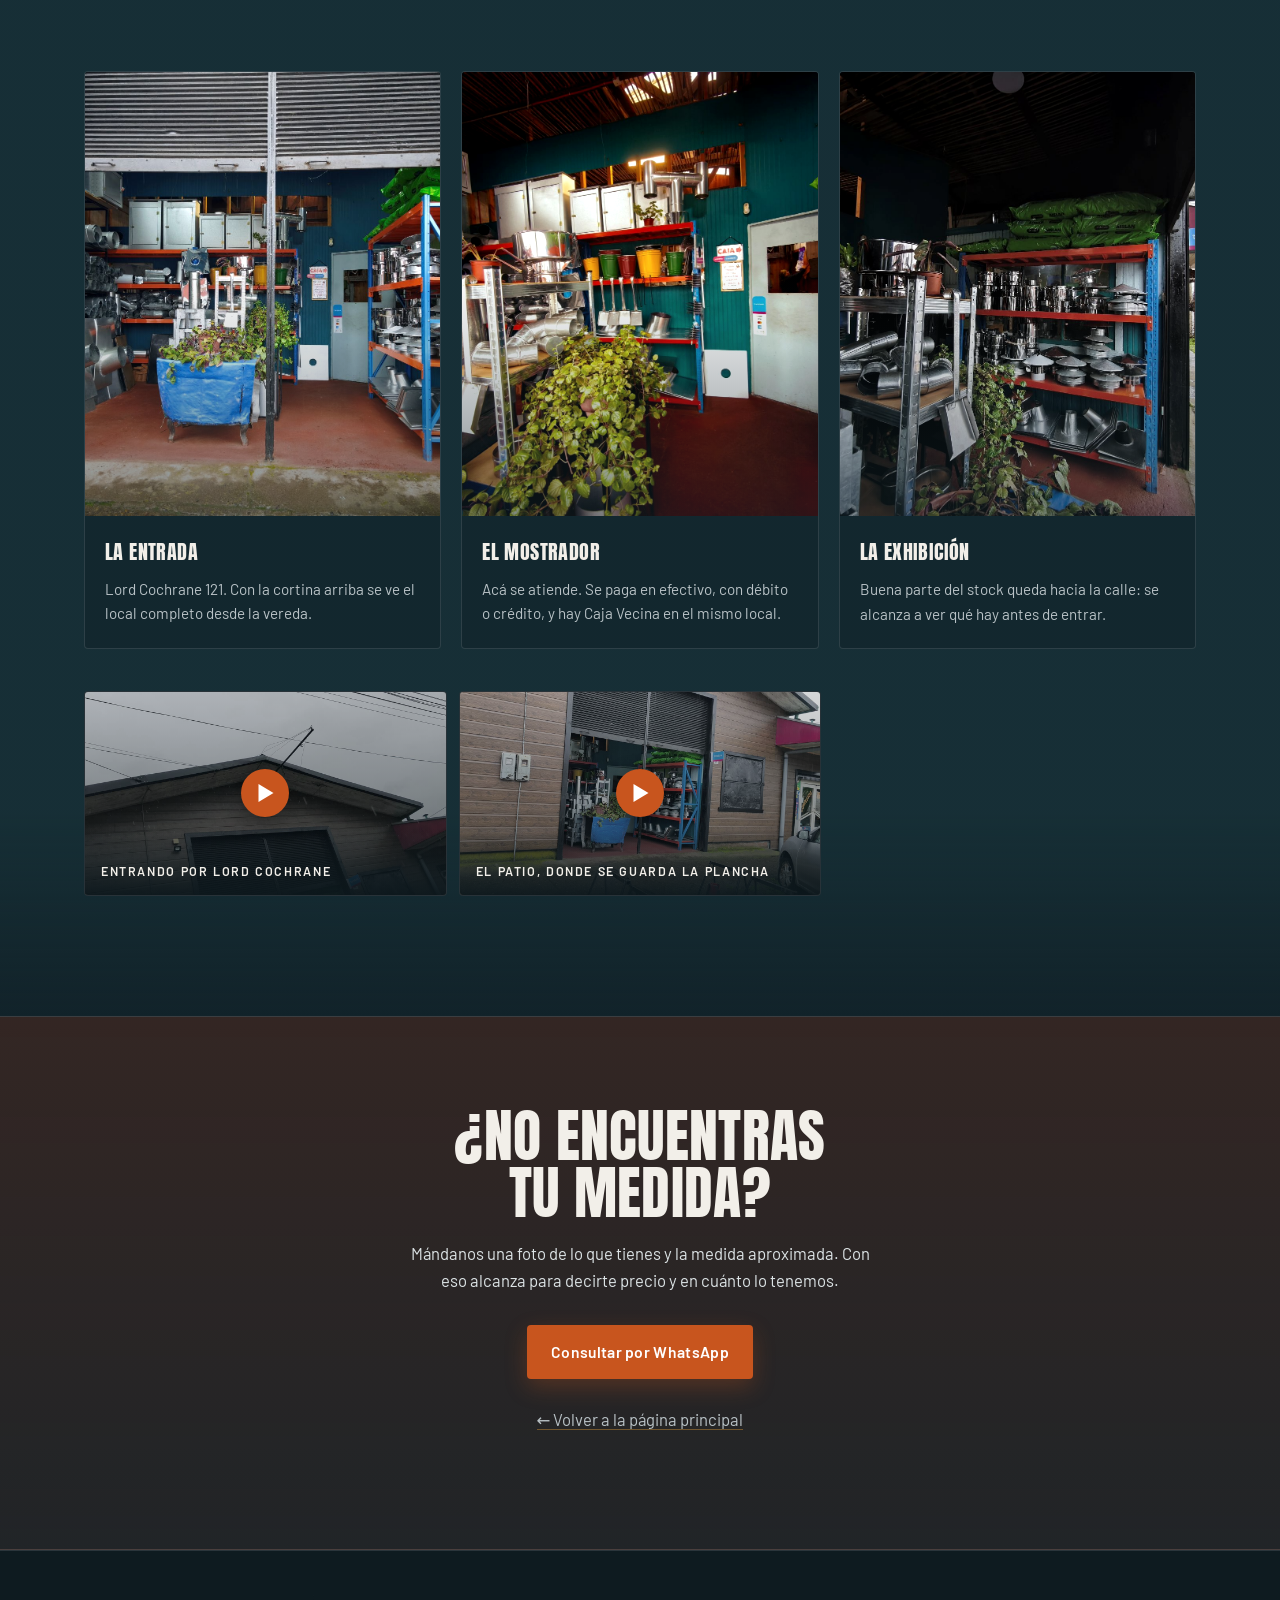
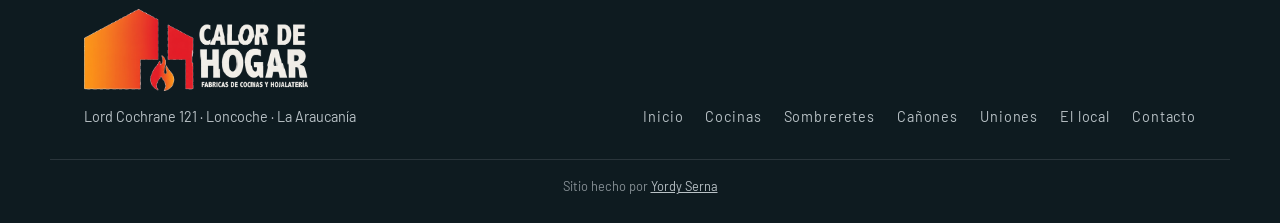
==== commit 8b1073eb: "Apunta el sitio al dominio propio calordehogarloncoche.cl El archivo CNAME le dice a GitHub que este" ====
--- a/catalogo.html
+++ b/catalogo.html
@@ -8,10 +8,11 @@
 <meta name="theme-color" content="#12232A">
 
 <meta property="og:type" content="website">
-<meta property="og:url" content="https://yordyserna.github.io/calor-del-hogar/catalogo.html">
+<link rel="canonical" href="https://calordehogarloncoche.cl/catalogo.html">
+<meta property="og:url" content="https://calordehogarloncoche.cl/catalogo.html">
 <meta property="og:title" content="Catálogo — Hojalatería Calor de Hogar, Loncoche">
 <meta property="og:description" content="Cocinas a leña hechas desde cero, sombreretes, cañones y piezas en plancha. Únicos en Loncoche fabricando cocinas completas.">
-<meta property="og:image" content="https://yordyserna.github.io/calor-del-hogar/images/cocina-blanca.jpg">
+<meta property="og:image" content="https://calordehogarloncoche.cl/images/cocina-blanca.jpg">
 <meta property="og:locale" content="es_CL">
 
 <link rel="icon" href="data:image/svg+xml,%3Csvg xmlns='http://www.w3.org/2000/svg' viewBox='0 0 32 32'%3E%3Crect width='32' height='32' fill='%2312232A'/%3E%3Cpath d='M16 4 29 14v14H3V14z' fill='%23C8551E'/%3E%3Cpath d='M16 15c2.5 2 3.5 3.4 3.5 5.2 0 2-1.6 3.6-3.5 3.6s-3.5-1.6-3.5-3.6c0-1.8 1-3.2 3.5-5.2z' fill='%23E8A33D'/%3E%3C/svg%3E">
